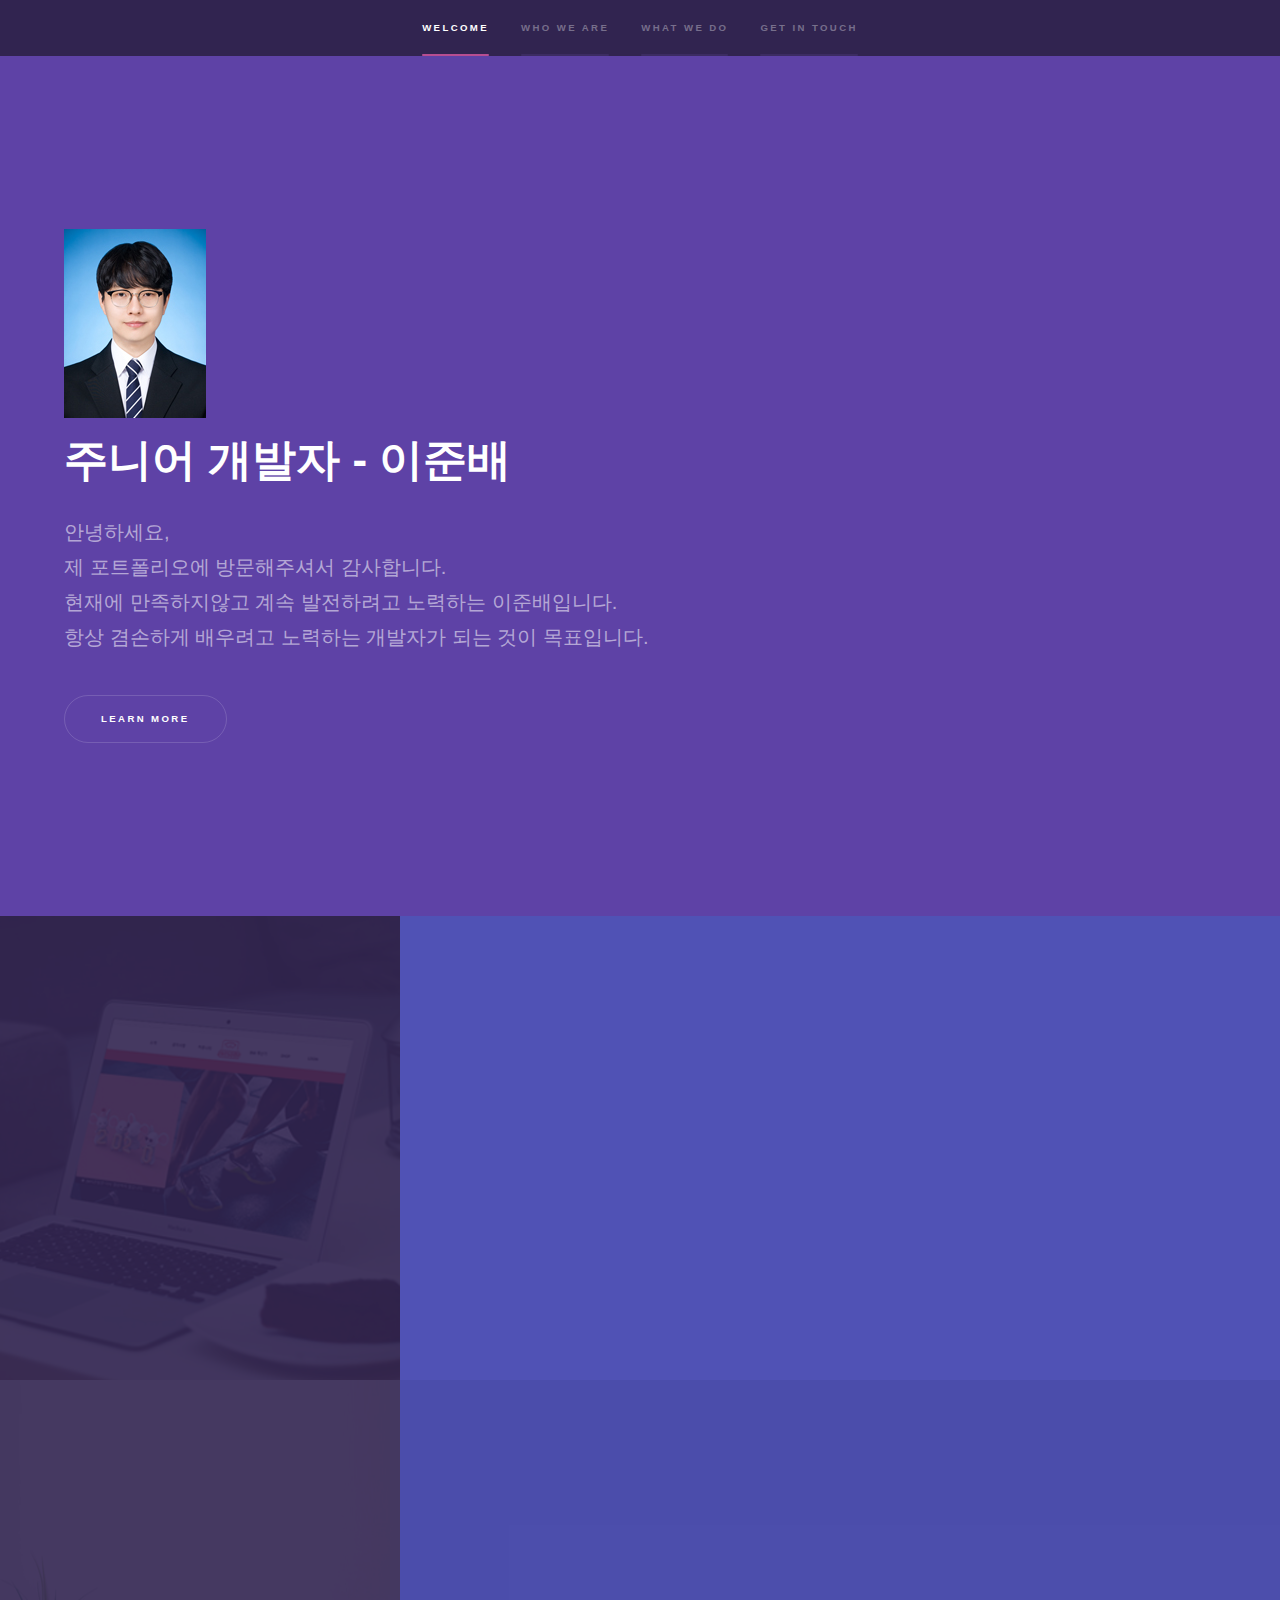
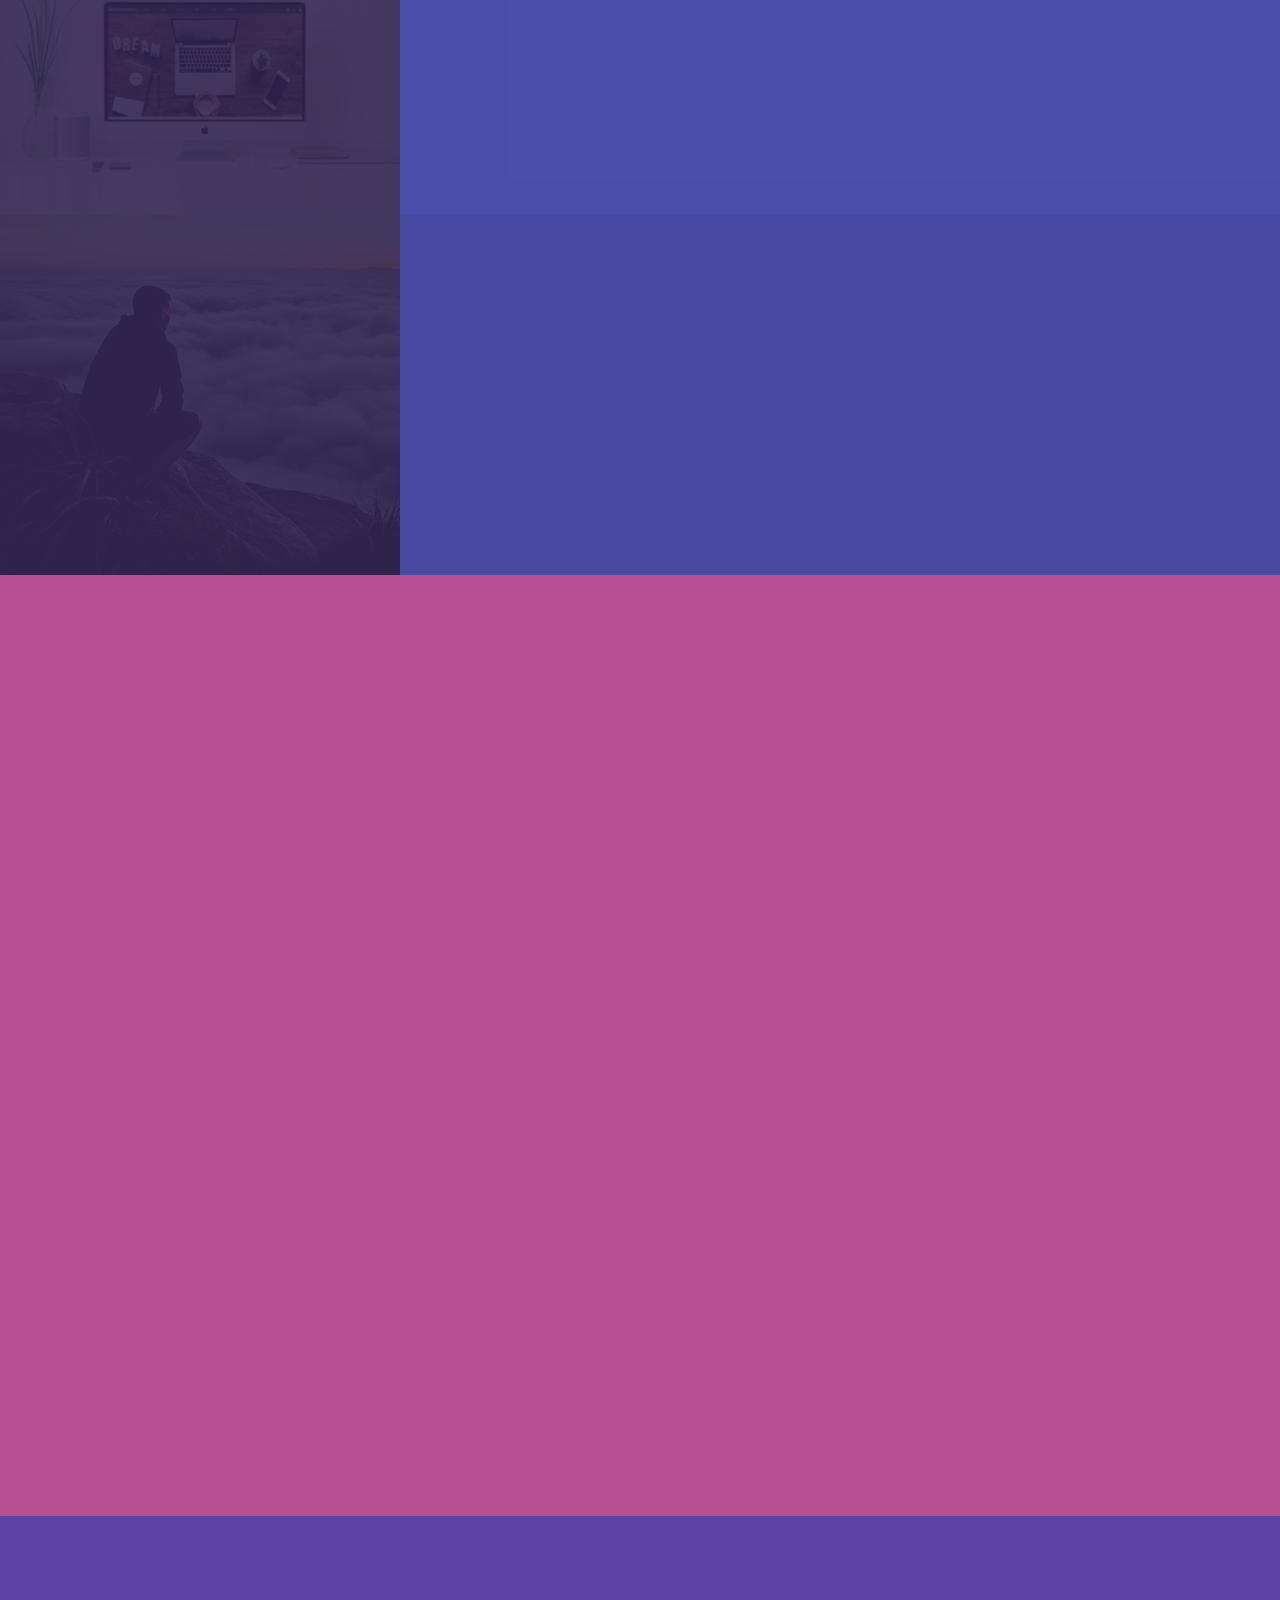
==== index.html @ 9062dfaf "내용수정" ====
<!DOCTYPE HTML>
<!--
	Hyperspace by Pixelarity
	pixelarity.com | hello@pixelarity.com
	License: pixelarity.com/license
-->
<html>
	<head>
		<title>Untitled</title>
		<meta charset="utf-8" />
		<meta name="viewport" content="width=device-width, initial-scale=1, user-scalable=no" />
		<link rel="stylesheet" href="assets/css/main.css" />
		<noscript><link rel="stylesheet" href="assets/css/noscript.css" /></noscript>
	</head>
	<body class="is-preload">

		<!-- Sidebar -->
			<section id="sidebar">
				<div class="inner">
					<nav>
						<ul>
							<li><a href="#intro">Welcome</a></li>
							<li><a href="#one">Who we are</a></li>
							<li><a href="#two">What we do</a></li>
							<li><a href="#three">Get in touch</a></li>
						</ul>
					</nav>
				</div>
			</section>

		<!-- Wrapper -->
			<div id="wrapper">

				<!-- Intro -->
					<section id="intro" class="wrapper style1 fullscreen fade-up">
						<div class="inner">
							<img src="images/profile_jun.jpg"></src>
							<h1>주니어 개발자 - 이준배</h1>
							<p>안녕하세요, <br>
							제 포트폴리오에 방문해주셔서 감사합니다.<br>
							현재에 만족하지않고 계속 발전하려고 노력하는 이준배입니다.<br>
							항상 겸손하게 배우려고 노력하는 개발자가 되는 것이 목표입니다.</p>
							<ul class="actions">
								<li><a href="#one" class="button scrolly">Learn more</a></li>
							</ul>
						</div>
					</section>

				<!-- One -->
					<section id="one" class="wrapper style2 spotlights">
						<section>
							<a href="#" class="image"><img src="images/awesome_438.jpg" alt="" data-position="center center" /></a>
							<div class="content">
								<div class="inner">
									<h2>Awesome Diet</h2>
									<p>사용자는 각종 커뮤니티 게시판, 몸무게 그래프 등 이용할 수 있고 <br> 다이어트 상품도 구매할 수 있습니다. <br> 관리자는 별도의 관리자메뉴를 사용할 수 있는  <br> 쇼핑몰 웹 페이지를 구축을 목표로 합니다.</p>
									<p>2019/11/04 - 2019/12/26 <br>
										팀 구성원 5명 </p>
									<ul class="actions">
										<li><a href="generic.html" class="button">Learn more</a></li>
									</ul>
								</div>
							</div>
						</section>
						<section>
							<a href="#" class="image"><img src="images/khgroupware_438.jpg" alt="" data-position="top center" /></a>
							<div class="content">
								<div class="inner">
									<h2>KH GroupWare</h2>
									<p>KH 정보교육원 내에서 반별로 실제 활용할 수 있는 웹 사이트를 개발하고자 합니다. <br> 
										게시판, 첨부 파일 업로드, 채팅, 스터디 그룹 모집, 휴가 신청 등 <br> 
										다양한 서비스를 제공을 목표로 합니다.</p>
										<p>2019/09/27 - 2019/10/30 <br>
											팀 구성원 4명 </p>
									<ul class="actions">
										<li><a href="generic.html" class="button">Learn more</a></li>
									</ul>
								</div>
							</div>
						</section>
						<section>
							<a href="#" class="image"><img src="images/pic03.jpg" alt="" data-position="25% 25%" /></a>
							<div class="content">
								<div class="inner">
									<h2>About Me</h2>
									<p>Phasellus convallis elit id ullamcorper pulvinar. Duis aliquam turpis mauris, eu ultricies erat malesuada quis. Aliquam dapibus.</p>
									<ul class="actions">
										<li><a href="generic.html" class="button">Learn more</a></li>
									</ul>
								</div>
							</div>
						</section>
					</section>

				<!-- Two -->
					<section id="two" class="wrapper style3 fade-up">
						<div class="inner">
							<h2>What we do</h2>
							<p>Phasellus convallis elit id ullamcorper pulvinar. Duis aliquam turpis mauris, eu ultricies erat malesuada quis. Aliquam dapibus, lacus eget hendrerit bibendum, urna est aliquam sem, sit amet imperdiet est velit quis lorem.</p>
							<div class="features">
								<section>
									<span class="icon solid major fa-code"></span>
									<h3>Lorem ipsum amet</h3>
									<p>Phasellus convallis elit id ullam corper amet et pulvinar. Duis aliquam turpis mauris, sed ultricies erat dapibus.</p>
								</section>
								<section>
									<span class="icon solid major fa-lock"></span>
									<h3>Aliquam sed nullam</h3>
									<p>Phasellus convallis elit id ullam corper amet et pulvinar. Duis aliquam turpis mauris, sed ultricies erat dapibus.</p>
								</section>
								<section>
									<span class="icon solid major fa-cog"></span>
									<h3>Sed erat ullam corper</h3>
									<p>Phasellus convallis elit id ullam corper amet et pulvinar. Duis aliquam turpis mauris, sed ultricies erat dapibus.</p>
								</section>
								<section>
									<span class="icon solid major fa-desktop"></span>
									<h3>Veroeros quis lorem</h3>
									<p>Phasellus convallis elit id ullam corper amet et pulvinar. Duis aliquam turpis mauris, sed ultricies erat dapibus.</p>
								</section>
								<section>
									<span class="icon solid major fa-link"></span>
									<h3>Urna quis bibendum</h3>
									<p>Phasellus convallis elit id ullam corper amet et pulvinar. Duis aliquam turpis mauris, sed ultricies erat dapibus.</p>
								</section>
								<section>
									<span class="icon major fa-gem"></span>
									<h3>Aliquam urna dapibus</h3>
									<p>Phasellus convallis elit id ullam corper amet et pulvinar. Duis aliquam turpis mauris, sed ultricies erat dapibus.</p>
								</section>
							</div>
							<ul class="actions">
								<li><a href="generic.html" class="button">Learn more</a></li>
							</ul>
						</div>
					</section>

				<!-- Three -->
					<section id="three" class="wrapper style1 fade-up">
						<div class="inner">
							<h2>Get in touch</h2>
							<p>Phasellus convallis elit id ullamcorper pulvinar. Duis aliquam turpis mauris, eu ultricies erat malesuada quis. Aliquam dapibus, lacus eget hendrerit bibendum, urna est aliquam sem, sit amet imperdiet est velit quis lorem.</p>
							<div class="split style1">
								<section>
									<form method="post" action="#">
										<div class="fields">
											<div class="field half">
												<label for="name">Name</label>
												<input type="text" name="name" id="name" />
											</div>
											<div class="field half">
												<label for="email">Email</label>
												<input type="text" name="email" id="email" />
											</div>
											<div class="field">
												<label for="message">Message</label>
												<textarea name="message" id="message" rows="5"></textarea>
											</div>
										</div>
										<ul class="actions">
											<li><a href="" class="button submit">Send Message</a></li>
										</ul>
									</form>
								</section>
								<section>
									<ul class="contact">
										<li>
											<h3>Address</h3>
											<span>12345 Somewhere Road #654<br />
											Nashville, TN 00000-0000<br />
											USA</span>
										</li>
										<li>
											<h3>Email</h3>
											<a href="#">user@untitled.tld</a>
										</li>
										<li>
											<h3>Phone</h3>
											<span>(000) 000-0000</span>
										</li>
										<li>
											<h3>Social</h3>
											<ul class="icons">
												<li><a href="#" class="icon brands fa-twitter"><span class="label">Twitter</span></a></li>
												<li><a href="#" class="icon brands fa-facebook-f"><span class="label">Facebook</span></a></li>
												<li><a href="#" class="icon brands fa-github"><span class="label">GitHub</span></a></li>
												<li><a href="#" class="icon brands fa-instagram"><span class="label">Instagram</span></a></li>
												<li><a href="#" class="icon brands fa-linkedin-in"><span class="label">LinkedIn</span></a></li>
											</ul>
										</li>
									</ul>
								</section>
							</div>
						</div>
					</section>

			</div>

		<!-- Footer -->
			<footer id="footer" class="wrapper style1-alt">
				<div class="inner">
					<ul class="menu">
						<li>&copy; Untitled. All rights reserved.</li>
					</ul>
				</div>
			</footer>

		<!-- Scripts -->
			<script src="assets/js/jquery.min.js"></script>
			<script src="assets/js/jquery.scrollex.min.js"></script>
			<script src="assets/js/jquery.scrolly.min.js"></script>
			<script src="assets/js/browser.min.js"></script>
			<script src="assets/js/breakpoints.min.js"></script>
			<script src="assets/js/util.js"></script>
			<script src="assets/js/main.js"></script>

	</body>
</html>
---- assets/css/main.css ----
@import url(https://cdnjs.cloudflare.com/ajax/libs/font-awesome/5.8.2/css/all.min.css);

/*
	Hyperspace by Pixelarity
	pixelarity.com | hello@pixelarity.com
	License: pixelarity.com/license
*/

html, body, div, span, applet, object,
iframe, h1, h2, h3, h4, h5, h6, p, blockquote,
pre, a, abbr, acronym, address, big, cite,
code, del, dfn, em, img, ins, kbd, q, s, samp,
small, strike, strong, sub, sup, tt, var, b,
u, i, center, dl, dt, dd, ol, ul, li, fieldset,
form, label, legend, table, caption, tbody,
tfoot, thead, tr, th, td, article, aside,
canvas, details, embed, figure, figcaption,
footer, header, hgroup, menu, nav, output, ruby,
section, summary, time, mark, audio, video {
	margin: 0;
	padding: 0;
	border: 0;
	font-size: 100%;
	font: inherit;
	vertical-align: baseline;}

article, aside, details, figcaption, figure,
footer, header, hgroup, menu, nav, section {
	display: block;}

body {
	line-height: 1;
}

ol, ul {
	list-style: none;
}

blockquote, q {
	quotes: none;
}

	blockquote:before, blockquote:after, q:before, q:after {
		content: '';
		content: none;
	}

table {
	border-collapse: collapse;
	border-spacing: 0;
}

body {
	-webkit-text-size-adjust: none;
}

mark {
	background-color: transparent;
	color: inherit;
}

input::-moz-focus-inner {
	border: 0;
	padding: 0;
}

input, select, textarea {
	-moz-appearance: none;
	-webkit-appearance: none;
	-ms-appearance: none;
	appearance: none;
}

/* Basic */

	@-ms-viewport {
		width: device-width;
	}

	body {
		-ms-overflow-style: scrollbar;
	}

	@media screen and (max-width: 480px) {

		html, body {
			min-width: 320px;
		}

	}

	html {
		box-sizing: border-box;
	}

	*, *:before, *:after {
		box-sizing: inherit;
	}

	body {
		background: #312450;
	}

		body.is-preload *, body.is-preload *:before, body.is-preload *:after {
			-moz-animation: none !important;
			-webkit-animation: none !important;
			-ms-animation: none !important;
			animation: none !important;
			-moz-transition: none !important;
			-webkit-transition: none !important;
			-ms-transition: none !important;
			transition: none !important;
		}

/* Type */

	body, input, select, textarea {
		color: rgba(255, 255, 255, 0.55);
		font-family: Arial, Helvetica, sans-serif;
		font-size: 16.5pt;
		font-weight: normal;
		line-height: 1.75;
	}

		@media screen and (max-width: 1680px) {

			body, input, select, textarea {
				font-size: 13pt;
			}

		}

		@media screen and (max-width: 1280px) {

			body, input, select, textarea {
				font-size: 12pt;
			}

		}

		@media screen and (max-width: 360px) {

			body, input, select, textarea {
				font-size: 11pt;
			}

		}

	a {
		-moz-transition: color 0.2s ease, border-bottom-color 0.2s ease;
		-webkit-transition: color 0.2s ease, border-bottom-color 0.2s ease;
		-ms-transition: color 0.2s ease, border-bottom-color 0.2s ease;
		transition: color 0.2s ease, border-bottom-color 0.2s ease;
		border-bottom: dotted 1px rgba(255, 255, 255, 0.35);
		color: inherit;
		text-decoration: none;
	}

		a:hover {
			border-bottom-color: transparent;
			color: #ffffff;
		}

	strong, b {
		color: #ffffff;
		font-weight: bold;
	}

	em, i {
		font-style: italic;
	}

	p {
		margin: 0 0 2em 0;
	}

	h1, h2, h3, h4, h5, h6 {
		color: #ffffff;
		font-weight: bold;
		line-height: 1.5;
		margin: 0 0 0.5em 0;
	}

		h1 a, h2 a, h3 a, h4 a, h5 a, h6 a {
			color: inherit;
			text-decoration: none;
		}

	h1 {
		font-size: 2.75em;
	}

		h1.major {
			margin: 0 0 1.3em 0;
			position: relative;
			padding-bottom: 0.35em;
		}

			h1.major:after {
				background-image: -moz-linear-gradient(to right, #5e42a6, #b74e91);
				background-image: -webkit-linear-gradient(to right, #5e42a6, #b74e91);
				background-image: -ms-linear-gradient(to right, #5e42a6, #b74e91);
				background-image: linear-gradient(to right, #5e42a6, #b74e91);
				-moz-transition: max-width 0.2s ease;
				-webkit-transition: max-width 0.2s ease;
				-ms-transition: max-width 0.2s ease;
				transition: max-width 0.2s ease;
				border-radius: 0.2em;
				bottom: 0;
				content: '';
				height: 0.05em;
				position: absolute;
				right: 0;
				width: 100%;
			}

	h2 {
		font-size: 1.75em;
	}

	h3 {
		font-size: 1.1em;
	}

	h4 {
		font-size: 1em;
	}

	h5 {
		font-size: 0.8em;
	}

	h6 {
		font-size: 0.6em;
	}

	@media screen and (max-width: 736px) {

		h1 {
			font-size: 2em;
		}

		h2 {
			font-size: 1.25em;
		}

		h3 {
			font-size: 1em;
		}

		h4 {
			font-size: 0.8em;
		}

		h5 {
			font-size: 0.6em;
		}

		h6 {
			font-size: 0.6em;
		}

	}

	sub {
		font-size: 0.8em;
		position: relative;
		top: 0.5em;
	}

	sup {
		font-size: 0.8em;
		position: relative;
		top: -0.5em;
	}

	blockquote {
		border-left: solid 4px rgba(255, 255, 255, 0.15);
		font-style: italic;
		margin: 0 0 2em 0;
		padding: 0.5em 0 0.5em 2em;
	}

	code {
		background: rgba(255, 255, 255, 0.05);
		border-radius: 0.25em;
		border: solid 1px rgba(255, 255, 255, 0.15);
		font-family: "Courier New", monospace;
		font-size: 0.9em;
		margin: 0 0.25em;
		padding: 0.25em 0.65em;
	}

	pre {
		-webkit-overflow-scrolling: touch;
		font-family: "Courier New", monospace;
		font-size: 0.9em;
		margin: 0 0 2em 0;
	}

		pre code {
			display: block;
			line-height: 1.75em;
			padding: 1em 1.5em;
			overflow-x: auto;
		}

	hr {
		border: 0;
		border-bottom: solid 1px rgba(255, 255, 255, 0.15);
		margin: 2em 0;
	}

		hr.major {
			margin: 3em 0;
		}

	.align-left {
		text-align: left;
	}

	.align-center {
		text-align: center;
	}

	.align-right {
		text-align: right;
	}

/* Row */

	.row {
		display: flex;
		flex-wrap: wrap;
		box-sizing: border-box;
		align-items: stretch;
	}

		.row > * {
			box-sizing: border-box;
		}

		.row.gtr-uniform > * > :last-child {
			margin-bottom: 0;
		}

		.row.aln-left {
			justify-content: flex-start;
		}

		.row.aln-center {
			justify-content: center;
		}

		.row.aln-right {
			justify-content: flex-end;
		}

		.row.aln-top {
			align-items: flex-start;
		}

		.row.aln-middle {
			align-items: center;
		}

		.row.aln-bottom {
			align-items: flex-end;
		}

		.row > .imp {
			order: -1;
		}

		.row > .col-1 {
			width: 8.33333%;
		}

		.row > .off-1 {
			margin-left: 8.33333%;
		}

		.row > .col-2 {
			width: 16.66667%;
		}

		.row > .off-2 {
			margin-left: 16.66667%;
		}

		.row > .col-3 {
			width: 25%;
		}

		.row > .off-3 {
			margin-left: 25%;
		}

		.row > .col-4 {
			width: 33.33333%;
		}

		.row > .off-4 {
			margin-left: 33.33333%;
		}

		.row > .col-5 {
			width: 41.66667%;
		}

		.row > .off-5 {
			margin-left: 41.66667%;
		}

		.row > .col-6 {
			width: 50%;
		}

		.row > .off-6 {
			margin-left: 50%;
		}

		.row > .col-7 {
			width: 58.33333%;
		}

		.row > .off-7 {
			margin-left: 58.33333%;
		}

		.row > .col-8 {
			width: 66.66667%;
		}

		.row > .off-8 {
			margin-left: 66.66667%;
		}

		.row > .col-9 {
			width: 75%;
		}

		.row > .off-9 {
			margin-left: 75%;
		}

		.row > .col-10 {
			width: 83.33333%;
		}

		.row > .off-10 {
			margin-left: 83.33333%;
		}

		.row > .col-11 {
			width: 91.66667%;
		}

		.row > .off-11 {
			margin-left: 91.66667%;
		}

		.row > .col-12 {
			width: 100%;
		}

		.row > .off-12 {
			margin-left: 100%;
		}

		.row.gtr-0 {
			margin-top: 0;
			margin-left: 0em;
		}

			.row.gtr-0 > * {
				padding: 0 0 0 0em;
			}

			.row.gtr-0.gtr-uniform {
				margin-top: 0em;
			}

				.row.gtr-0.gtr-uniform > * {
					padding-top: 0em;
				}

		.row.gtr-25 {
			margin-top: 0;
			margin-left: -0.375em;
		}

			.row.gtr-25 > * {
				padding: 0 0 0 0.375em;
			}

			.row.gtr-25.gtr-uniform {
				margin-top: -0.375em;
			}

				.row.gtr-25.gtr-uniform > * {
					padding-top: 0.375em;
				}

		.row.gtr-50 {
			margin-top: 0;
			margin-left: -0.75em;
		}

			.row.gtr-50 > * {
				padding: 0 0 0 0.75em;
			}

			.row.gtr-50.gtr-uniform {
				margin-top: -0.75em;
			}

				.row.gtr-50.gtr-uniform > * {
					padding-top: 0.75em;
				}

		.row {
			margin-top: 0;
			margin-left: -1.5em;
		}

			.row > * {
				padding: 0 0 0 1.5em;
			}

			.row.gtr-uniform {
				margin-top: -1.5em;
			}

				.row.gtr-uniform > * {
					padding-top: 1.5em;
				}

		.row.gtr-150 {
			margin-top: 0;
			margin-left: -2.25em;
		}

			.row.gtr-150 > * {
				padding: 0 0 0 2.25em;
			}

			.row.gtr-150.gtr-uniform {
				margin-top: -2.25em;
			}

				.row.gtr-150.gtr-uniform > * {
					padding-top: 2.25em;
				}

		.row.gtr-200 {
			margin-top: 0;
			margin-left: -3em;
		}

			.row.gtr-200 > * {
				padding: 0 0 0 3em;
			}

			.row.gtr-200.gtr-uniform {
				margin-top: -3em;
			}

				.row.gtr-200.gtr-uniform > * {
					padding-top: 3em;
				}

		@media screen and (max-width: 1680px) {

			.row {
				display: flex;
				flex-wrap: wrap;
				box-sizing: border-box;
				align-items: stretch;
			}

				.row > * {
					box-sizing: border-box;
				}

				.row.gtr-uniform > * > :last-child {
					margin-bottom: 0;
				}

				.row.aln-left {
					justify-content: flex-start;
				}

				.row.aln-center {
					justify-content: center;
				}

				.row.aln-right {
					justify-content: flex-end;
				}

				.row.aln-top {
					align-items: flex-start;
				}

				.row.aln-middle {
					align-items: center;
				}

				.row.aln-bottom {
					align-items: flex-end;
				}

				.row > .imp-xlarge {
					order: -1;
				}

				.row > .col-1-xlarge {
					width: 8.33333%;
				}

				.row > .off-1-xlarge {
					margin-left: 8.33333%;
				}

				.row > .col-2-xlarge {
					width: 16.66667%;
				}

				.row > .off-2-xlarge {
					margin-left: 16.66667%;
				}

				.row > .col-3-xlarge {
					width: 25%;
				}

				.row > .off-3-xlarge {
					margin-left: 25%;
				}

				.row > .col-4-xlarge {
					width: 33.33333%;
				}

				.row > .off-4-xlarge {
					margin-left: 33.33333%;
				}

				.row > .col-5-xlarge {
					width: 41.66667%;
				}

				.row > .off-5-xlarge {
					margin-left: 41.66667%;
				}

				.row > .col-6-xlarge {
					width: 50%;
				}

				.row > .off-6-xlarge {
					margin-left: 50%;
				}

				.row > .col-7-xlarge {
					width: 58.33333%;
				}

				.row > .off-7-xlarge {
					margin-left: 58.33333%;
				}

				.row > .col-8-xlarge {
					width: 66.66667%;
				}

				.row > .off-8-xlarge {
					margin-left: 66.66667%;
				}

				.row > .col-9-xlarge {
					width: 75%;
				}

				.row > .off-9-xlarge {
					margin-left: 75%;
				}

				.row > .col-10-xlarge {
					width: 83.33333%;
				}

				.row > .off-10-xlarge {
					margin-left: 83.33333%;
				}

				.row > .col-11-xlarge {
					width: 91.66667%;
				}

				.row > .off-11-xlarge {
					margin-left: 91.66667%;
				}

				.row > .col-12-xlarge {
					width: 100%;
				}

				.row > .off-12-xlarge {
					margin-left: 100%;
				}

				.row.gtr-0 {
					margin-top: 0;
					margin-left: 0em;
				}

					.row.gtr-0 > * {
						padding: 0 0 0 0em;
					}

					.row.gtr-0.gtr-uniform {
						margin-top: 0em;
					}

						.row.gtr-0.gtr-uniform > * {
							padding-top: 0em;
						}

				.row.gtr-25 {
					margin-top: 0;
					margin-left: -0.375em;
				}

					.row.gtr-25 > * {
						padding: 0 0 0 0.375em;
					}

					.row.gtr-25.gtr-uniform {
						margin-top: -0.375em;
					}

						.row.gtr-25.gtr-uniform > * {
							padding-top: 0.375em;
						}

				.row.gtr-50 {
					margin-top: 0;
					margin-left: -0.75em;
				}

					.row.gtr-50 > * {
						padding: 0 0 0 0.75em;
					}

					.row.gtr-50.gtr-uniform {
						margin-top: -0.75em;
					}

						.row.gtr-50.gtr-uniform > * {
							padding-top: 0.75em;
						}

				.row {
					margin-top: 0;
					margin-left: -1.5em;
				}

					.row > * {
						padding: 0 0 0 1.5em;
					}

					.row.gtr-uniform {
						margin-top: -1.5em;
					}

						.row.gtr-uniform > * {
							padding-top: 1.5em;
						}

				.row.gtr-150 {
					margin-top: 0;
					margin-left: -2.25em;
				}

					.row.gtr-150 > * {
						padding: 0 0 0 2.25em;
					}

					.row.gtr-150.gtr-uniform {
						margin-top: -2.25em;
					}

						.row.gtr-150.gtr-uniform > * {
							padding-top: 2.25em;
						}

				.row.gtr-200 {
					margin-top: 0;
					margin-left: -3em;
				}

					.row.gtr-200 > * {
						padding: 0 0 0 3em;
					}

					.row.gtr-200.gtr-uniform {
						margin-top: -3em;
					}

						.row.gtr-200.gtr-uniform > * {
							padding-top: 3em;
						}

		}

		@media screen and (max-width: 1280px) {

			.row {
				display: flex;
				flex-wrap: wrap;
				box-sizing: border-box;
				align-items: stretch;
			}

				.row > * {
					box-sizing: border-box;
				}

				.row.gtr-uniform > * > :last-child {
					margin-bottom: 0;
				}

				.row.aln-left {
					justify-content: flex-start;
				}

				.row.aln-center {
					justify-content: center;
				}

				.row.aln-right {
					justify-content: flex-end;
				}

				.row.aln-top {
					align-items: flex-start;
				}

				.row.aln-middle {
					align-items: center;
				}

				.row.aln-bottom {
					align-items: flex-end;
				}

				.row > .imp-large {
					order: -1;
				}

				.row > .col-1-large {
					width: 8.33333%;
				}

				.row > .off-1-large {
					margin-left: 8.33333%;
				}

				.row > .col-2-large {
					width: 16.66667%;
				}

				.row > .off-2-large {
					margin-left: 16.66667%;
				}

				.row > .col-3-large {
					width: 25%;
				}

				.row > .off-3-large {
					margin-left: 25%;
				}

				.row > .col-4-large {
					width: 33.33333%;
				}

				.row > .off-4-large {
					margin-left: 33.33333%;
				}

				.row > .col-5-large {
					width: 41.66667%;
				}

				.row > .off-5-large {
					margin-left: 41.66667%;
				}

				.row > .col-6-large {
					width: 50%;
				}

				.row > .off-6-large {
					margin-left: 50%;
				}

				.row > .col-7-large {
					width: 58.33333%;
				}

				.row > .off-7-large {
					margin-left: 58.33333%;
				}

				.row > .col-8-large {
					width: 66.66667%;
				}

				.row > .off-8-large {
					margin-left: 66.66667%;
				}

				.row > .col-9-large {
					width: 75%;
				}

				.row > .off-9-large {
					margin-left: 75%;
				}

				.row > .col-10-large {
					width: 83.33333%;
				}

				.row > .off-10-large {
					margin-left: 83.33333%;
				}

				.row > .col-11-large {
					width: 91.66667%;
				}

				.row > .off-11-large {
					margin-left: 91.66667%;
				}

				.row > .col-12-large {
					width: 100%;
				}

				.row > .off-12-large {
					margin-left: 100%;
				}

				.row.gtr-0 {
					margin-top: 0;
					margin-left: 0em;
				}

					.row.gtr-0 > * {
						padding: 0 0 0 0em;
					}

					.row.gtr-0.gtr-uniform {
						margin-top: 0em;
					}

						.row.gtr-0.gtr-uniform > * {
							padding-top: 0em;
						}

				.row.gtr-25 {
					margin-top: 0;
					margin-left: -0.375em;
				}

					.row.gtr-25 > * {
						padding: 0 0 0 0.375em;
					}

					.row.gtr-25.gtr-uniform {
						margin-top: -0.375em;
					}

						.row.gtr-25.gtr-uniform > * {
							padding-top: 0.375em;
						}

				.row.gtr-50 {
					margin-top: 0;
					margin-left: -0.75em;
				}

					.row.gtr-50 > * {
						padding: 0 0 0 0.75em;
					}

					.row.gtr-50.gtr-uniform {
						margin-top: -0.75em;
					}

						.row.gtr-50.gtr-uniform > * {
							padding-top: 0.75em;
						}

				.row {
					margin-top: 0;
					margin-left: -1.5em;
				}

					.row > * {
						padding: 0 0 0 1.5em;
					}

					.row.gtr-uniform {
						margin-top: -1.5em;
					}

						.row.gtr-uniform > * {
							padding-top: 1.5em;
						}

				.row.gtr-150 {
					margin-top: 0;
					margin-left: -2.25em;
				}

					.row.gtr-150 > * {
						padding: 0 0 0 2.25em;
					}

					.row.gtr-150.gtr-uniform {
						margin-top: -2.25em;
					}

						.row.gtr-150.gtr-uniform > * {
							padding-top: 2.25em;
						}

				.row.gtr-200 {
					margin-top: 0;
					margin-left: -3em;
				}

					.row.gtr-200 > * {
						padding: 0 0 0 3em;
					}

					.row.gtr-200.gtr-uniform {
						margin-top: -3em;
					}

						.row.gtr-200.gtr-uniform > * {
							padding-top: 3em;
						}

		}

		@media screen and (max-width: 980px) {

			.row {
				display: flex;
				flex-wrap: wrap;
				box-sizing: border-box;
				align-items: stretch;
			}

				.row > * {
					box-sizing: border-box;
				}

				.row.gtr-uniform > * > :last-child {
					margin-bottom: 0;
				}

				.row.aln-left {
					justify-content: flex-start;
				}

				.row.aln-center {
					justify-content: center;
				}

				.row.aln-right {
					justify-content: flex-end;
				}

				.row.aln-top {
					align-items: flex-start;
				}

				.row.aln-middle {
					align-items: center;
				}

				.row.aln-bottom {
					align-items: flex-end;
				}

				.row > .imp-medium {
					order: -1;
				}

				.row > .col-1-medium {
					width: 8.33333%;
				}

				.row > .off-1-medium {
					margin-left: 8.33333%;
				}

				.row > .col-2-medium {
					width: 16.66667%;
				}

				.row > .off-2-medium {
					margin-left: 16.66667%;
				}

				.row > .col-3-medium {
					width: 25%;
				}

				.row > .off-3-medium {
					margin-left: 25%;
				}

				.row > .col-4-medium {
					width: 33.33333%;
				}

				.row > .off-4-medium {
					margin-left: 33.33333%;
				}

				.row > .col-5-medium {
					width: 41.66667%;
				}

				.row > .off-5-medium {
					margin-left: 41.66667%;
				}

				.row > .col-6-medium {
					width: 50%;
				}

				.row > .off-6-medium {
					margin-left: 50%;
				}

				.row > .col-7-medium {
					width: 58.33333%;
				}

				.row > .off-7-medium {
					margin-left: 58.33333%;
				}

				.row > .col-8-medium {
					width: 66.66667%;
				}

				.row > .off-8-medium {
					margin-left: 66.66667%;
				}

				.row > .col-9-medium {
					width: 75%;
				}

				.row > .off-9-medium {
					margin-left: 75%;
				}

				.row > .col-10-medium {
					width: 83.33333%;
				}

				.row > .off-10-medium {
					margin-left: 83.33333%;
				}

				.row > .col-11-medium {
					width: 91.66667%;
				}

				.row > .off-11-medium {
					margin-left: 91.66667%;
				}

				.row > .col-12-medium {
					width: 100%;
				}

				.row > .off-12-medium {
					margin-left: 100%;
				}

				.row.gtr-0 {
					margin-top: 0;
					margin-left: 0em;
				}

					.row.gtr-0 > * {
						padding: 0 0 0 0em;
					}

					.row.gtr-0.gtr-uniform {
						margin-top: 0em;
					}

						.row.gtr-0.gtr-uniform > * {
							padding-top: 0em;
						}

				.row.gtr-25 {
					margin-top: 0;
					margin-left: -0.375em;
				}

					.row.gtr-25 > * {
						padding: 0 0 0 0.375em;
					}

					.row.gtr-25.gtr-uniform {
						margin-top: -0.375em;
					}

						.row.gtr-25.gtr-uniform > * {
							padding-top: 0.375em;
						}

				.row.gtr-50 {
					margin-top: 0;
					margin-left: -0.75em;
				}

					.row.gtr-50 > * {
						padding: 0 0 0 0.75em;
					}

					.row.gtr-50.gtr-uniform {
						margin-top: -0.75em;
					}

						.row.gtr-50.gtr-uniform > * {
							padding-top: 0.75em;
						}

				.row {
					margin-top: 0;
					margin-left: -1.5em;
				}

					.row > * {
						padding: 0 0 0 1.5em;
					}

					.row.gtr-uniform {
						margin-top: -1.5em;
					}

						.row.gtr-uniform > * {
							padding-top: 1.5em;
						}

				.row.gtr-150 {
					margin-top: 0;
					margin-left: -2.25em;
				}

					.row.gtr-150 > * {
						padding: 0 0 0 2.25em;
					}

					.row.gtr-150.gtr-uniform {
						margin-top: -2.25em;
					}

						.row.gtr-150.gtr-uniform > * {
							padding-top: 2.25em;
						}

				.row.gtr-200 {
					margin-top: 0;
					margin-left: -3em;
				}

					.row.gtr-200 > * {
						padding: 0 0 0 3em;
					}

					.row.gtr-200.gtr-uniform {
						margin-top: -3em;
					}

						.row.gtr-200.gtr-uniform > * {
							padding-top: 3em;
						}

		}

		@media screen and (max-width: 736px) {

			.row {
				display: flex;
				flex-wrap: wrap;
				box-sizing: border-box;
				align-items: stretch;
			}

				.row > * {
					box-sizing: border-box;
				}

				.row.gtr-uniform > * > :last-child {
					margin-bottom: 0;
				}

				.row.aln-left {
					justify-content: flex-start;
				}

				.row.aln-center {
					justify-content: center;
				}

				.row.aln-right {
					justify-content: flex-end;
				}

				.row.aln-top {
					align-items: flex-start;
				}

				.row.aln-middle {
					align-items: center;
				}

				.row.aln-bottom {
					align-items: flex-end;
				}

				.row > .imp-small {
					order: -1;
				}

				.row > .col-1-small {
					width: 8.33333%;
				}

				.row > .off-1-small {
					margin-left: 8.33333%;
				}

				.row > .col-2-small {
					width: 16.66667%;
				}

				.row > .off-2-small {
					margin-left: 16.66667%;
				}

				.row > .col-3-small {
					width: 25%;
				}

				.row > .off-3-small {
					margin-left: 25%;
				}

				.row > .col-4-small {
					width: 33.33333%;
				}

				.row > .off-4-small {
					margin-left: 33.33333%;
				}

				.row > .col-5-small {
					width: 41.66667%;
				}

				.row > .off-5-small {
					margin-left: 41.66667%;
				}

				.row > .col-6-small {
					width: 50%;
				}

				.row > .off-6-small {
					margin-left: 50%;
				}

				.row > .col-7-small {
					width: 58.33333%;
				}

				.row > .off-7-small {
					margin-left: 58.33333%;
				}

				.row > .col-8-small {
					width: 66.66667%;
				}

				.row > .off-8-small {
					margin-left: 66.66667%;
				}

				.row > .col-9-small {
					width: 75%;
				}

				.row > .off-9-small {
					margin-left: 75%;
				}

				.row > .col-10-small {
					width: 83.33333%;
				}

				.row > .off-10-small {
					margin-left: 83.33333%;
				}

				.row > .col-11-small {
					width: 91.66667%;
				}

				.row > .off-11-small {
					margin-left: 91.66667%;
				}

				.row > .col-12-small {
					width: 100%;
				}

				.row > .off-12-small {
					margin-left: 100%;
				}

				.row.gtr-0 {
					margin-top: 0;
					margin-left: 0em;
				}

					.row.gtr-0 > * {
						padding: 0 0 0 0em;
					}

					.row.gtr-0.gtr-uniform {
						margin-top: 0em;
					}

						.row.gtr-0.gtr-uniform > * {
							padding-top: 0em;
						}

				.row.gtr-25 {
					margin-top: 0;
					margin-left: -0.375em;
				}

					.row.gtr-25 > * {
						padding: 0 0 0 0.375em;
					}

					.row.gtr-25.gtr-uniform {
						margin-top: -0.375em;
					}

						.row.gtr-25.gtr-uniform > * {
							padding-top: 0.375em;
						}

				.row.gtr-50 {
					margin-top: 0;
					margin-left: -0.75em;
				}

					.row.gtr-50 > * {
						padding: 0 0 0 0.75em;
					}

					.row.gtr-50.gtr-uniform {
						margin-top: -0.75em;
					}

						.row.gtr-50.gtr-uniform > * {
							padding-top: 0.75em;
						}

				.row {
					margin-top: 0;
					margin-left: -1.5em;
				}

					.row > * {
						padding: 0 0 0 1.5em;
					}

					.row.gtr-uniform {
						margin-top: -1.5em;
					}

						.row.gtr-uniform > * {
							padding-top: 1.5em;
						}

				.row.gtr-150 {
					margin-top: 0;
					margin-left: -2.25em;
				}

					.row.gtr-150 > * {
						padding: 0 0 0 2.25em;
					}

					.row.gtr-150.gtr-uniform {
						margin-top: -2.25em;
					}

						.row.gtr-150.gtr-uniform > * {
							padding-top: 2.25em;
						}

				.row.gtr-200 {
					margin-top: 0;
					margin-left: -3em;
				}

					.row.gtr-200 > * {
						padding: 0 0 0 3em;
					}

					.row.gtr-200.gtr-uniform {
						margin-top: -3em;
					}

						.row.gtr-200.gtr-uniform > * {
							padding-top: 3em;
						}

		}

		@media screen and (max-width: 480px) {

			.row {
				display: flex;
				flex-wrap: wrap;
				box-sizing: border-box;
				align-items: stretch;
			}

				.row > * {
					box-sizing: border-box;
				}

				.row.gtr-uniform > * > :last-child {
					margin-bottom: 0;
				}

				.row.aln-left {
					justify-content: flex-start;
				}

				.row.aln-center {
					justify-content: center;
				}

				.row.aln-right {
					justify-content: flex-end;
				}

				.row.aln-top {
					align-items: flex-start;
				}

				.row.aln-middle {
					align-items: center;
				}

				.row.aln-bottom {
					align-items: flex-end;
				}

				.row > .imp-xsmall {
					order: -1;
				}

				.row > .col-1-xsmall {
					width: 8.33333%;
				}

				.row > .off-1-xsmall {
					margin-left: 8.33333%;
				}

				.row > .col-2-xsmall {
					width: 16.66667%;
				}

				.row > .off-2-xsmall {
					margin-left: 16.66667%;
				}

				.row > .col-3-xsmall {
					width: 25%;
				}

				.row > .off-3-xsmall {
					margin-left: 25%;
				}

				.row > .col-4-xsmall {
					width: 33.33333%;
				}

				.row > .off-4-xsmall {
					margin-left: 33.33333%;
				}

				.row > .col-5-xsmall {
					width: 41.66667%;
				}

				.row > .off-5-xsmall {
					margin-left: 41.66667%;
				}

				.row > .col-6-xsmall {
					width: 50%;
				}

				.row > .off-6-xsmall {
					margin-left: 50%;
				}

				.row > .col-7-xsmall {
					width: 58.33333%;
				}

				.row > .off-7-xsmall {
					margin-left: 58.33333%;
				}

				.row > .col-8-xsmall {
					width: 66.66667%;
				}

				.row > .off-8-xsmall {
					margin-left: 66.66667%;
				}

				.row > .col-9-xsmall {
					width: 75%;
				}

				.row > .off-9-xsmall {
					margin-left: 75%;
				}

				.row > .col-10-xsmall {
					width: 83.33333%;
				}

				.row > .off-10-xsmall {
					margin-left: 83.33333%;
				}

				.row > .col-11-xsmall {
					width: 91.66667%;
				}

				.row > .off-11-xsmall {
					margin-left: 91.66667%;
				}

				.row > .col-12-xsmall {
					width: 100%;
				}

				.row > .off-12-xsmall {
					margin-left: 100%;
				}

				.row.gtr-0 {
					margin-top: 0;
					margin-left: 0em;
				}

					.row.gtr-0 > * {
						padding: 0 0 0 0em;
					}

					.row.gtr-0.gtr-uniform {
						margin-top: 0em;
					}

						.row.gtr-0.gtr-uniform > * {
							padding-top: 0em;
						}

				.row.gtr-25 {
					margin-top: 0;
					margin-left: -0.375em;
				}

					.row.gtr-25 > * {
						padding: 0 0 0 0.375em;
					}

					.row.gtr-25.gtr-uniform {
						margin-top: -0.375em;
					}

						.row.gtr-25.gtr-uniform > * {
							padding-top: 0.375em;
						}

				.row.gtr-50 {
					margin-top: 0;
					margin-left: -0.75em;
				}

					.row.gtr-50 > * {
						padding: 0 0 0 0.75em;
					}

					.row.gtr-50.gtr-uniform {
						margin-top: -0.75em;
					}

						.row.gtr-50.gtr-uniform > * {
							padding-top: 0.75em;
						}

				.row {
					margin-top: 0;
					margin-left: -1.5em;
				}

					.row > * {
						padding: 0 0 0 1.5em;
					}

					.row.gtr-uniform {
						margin-top: -1.5em;
					}

						.row.gtr-uniform > * {
							padding-top: 1.5em;
						}

				.row.gtr-150 {
					margin-top: 0;
					margin-left: -2.25em;
				}

					.row.gtr-150 > * {
						padding: 0 0 0 2.25em;
					}

					.row.gtr-150.gtr-uniform {
						margin-top: -2.25em;
					}

						.row.gtr-150.gtr-uniform > * {
							padding-top: 2.25em;
						}

				.row.gtr-200 {
					margin-top: 0;
					margin-left: -3em;
				}

					.row.gtr-200 > * {
						padding: 0 0 0 3em;
					}

					.row.gtr-200.gtr-uniform {
						margin-top: -3em;
					}

						.row.gtr-200.gtr-uniform > * {
							padding-top: 3em;
						}

		}

/* Box */

	.box {
		border-radius: 0.25em;
		border: solid 1px rgba(255, 255, 255, 0.15);
		margin-bottom: 2em;
		padding: 1.5em;
	}

		.box > :last-child,
		.box > :last-child > :last-child,
		.box > :last-child > :last-child > :last-child {
			margin-bottom: 0;
		}

		.box.alt {
			border: 0;
			border-radius: 0;
			padding: 0;
		}

/* Button */

	input[type="submit"],
	input[type="reset"],
	input[type="button"],
	button,
	.button {
		-moz-appearance: none;
		-webkit-appearance: none;
		-ms-appearance: none;
		appearance: none;
		-moz-transition: border-color 0.2s ease;
		-webkit-transition: border-color 0.2s ease;
		-ms-transition: border-color 0.2s ease;
		transition: border-color 0.2s ease;
		background-color: transparent;
		border: solid 1px !important;
		border-color: rgba(255, 255, 255, 0.15) !important;
		border-radius: 3em;
		color: #ffffff !important;
		cursor: pointer;
		display: inline-block;
		font-size: 0.6em;
		font-weight: bold;
		height: calc(4.75em + 2px);
		letter-spacing: 0.25em;
		line-height: 4.75em;
		outline: 0;
		padding: 0 3.75em;
		position: relative;
		text-align: center;
		text-decoration: none;
		text-transform: uppercase;
		white-space: nowrap;
	}

		input[type="submit"]:after,
		input[type="reset"]:after,
		input[type="button"]:after,
		button:after,
		.button:after {
			-moz-transform: scale(0.25);
			-webkit-transform: scale(0.25);
			-ms-transform: scale(0.25);
			transform: scale(0.25);
			pointer-events: none;
			-moz-transition: opacity 0.2s ease, -moz-transform 0.2s ease;
			-webkit-transition: opacity 0.2s ease, -webkit-transform 0.2s ease;
			-ms-transition: opacity 0.2s ease, -ms-transform 0.2s ease;
			transition: opacity 0.2s ease, transform 0.2s ease;
			background: #ffffff;
			border-radius: 3em;
			content: '';
			height: 100%;
			left: 0;
			opacity: 0;
			position: absolute;
			top: 0;
			width: 100%;
		}

		input[type="submit"].icon:before,
		input[type="reset"].icon:before,
		input[type="button"].icon:before,
		button.icon:before,
		.button.icon:before {
			margin-right: 0.75em;
		}

		input[type="submit"].fit,
		input[type="reset"].fit,
		input[type="button"].fit,
		button.fit,
		.button.fit {
			width: 100%;
		}

		input[type="submit"].small,
		input[type="reset"].small,
		input[type="button"].small,
		button.small,
		.button.small {
			font-size: 0.4em;
		}

		input[type="submit"].large,
		input[type="reset"].large,
		input[type="button"].large,
		button.large,
		.button.large {
			font-size: 0.8em;
		}

		input[type="submit"].primary,
		input[type="reset"].primary,
		input[type="button"].primary,
		button.primary,
		.button.primary {
			background-color: #ffffff;
			color: #312450 !important;
		}

			input[type="submit"].primary:after,
			input[type="reset"].primary:after,
			input[type="button"].primary:after,
			button.primary:after,
			.button.primary:after {
				display: none;
			}

		input[type="submit"].disabled, input[type="submit"]:disabled,
		input[type="reset"].disabled,
		input[type="reset"]:disabled,
		input[type="button"].disabled,
		input[type="button"]:disabled,
		button.disabled,
		button:disabled,
		.button.disabled,
		.button:disabled {
			cursor: default;
			opacity: 0.5;
			pointer-events: none;
		}

		input[type="submit"]:hover,
		input[type="reset"]:hover,
		input[type="button"]:hover,
		button:hover,
		.button:hover {
			border-color: rgba(255, 255, 255, 0.55) !important;
		}

			input[type="submit"]:hover:after,
			input[type="reset"]:hover:after,
			input[type="button"]:hover:after,
			button:hover:after,
			.button:hover:after {
				opacity: 0.05;
				-moz-transform: scale(1);
				-webkit-transform: scale(1);
				-ms-transform: scale(1);
				transform: scale(1);
			}

			input[type="submit"]:hover:active,
			input[type="reset"]:hover:active,
			input[type="button"]:hover:active,
			button:hover:active,
			.button:hover:active {
				border-color: #ffffff !important;
			}

				input[type="submit"]:hover:active:after,
				input[type="reset"]:hover:active:after,
				input[type="button"]:hover:active:after,
				button:hover:active:after,
				.button:hover:active:after {
					opacity: 0.1;
				}

/* Features */

	.features {
		display: -moz-flex;
		display: -webkit-flex;
		display: -ms-flex;
		display: flex;
		-moz-flex-wrap: wrap;
		-webkit-flex-wrap: wrap;
		-ms-flex-wrap: wrap;
		flex-wrap: wrap;
		border-radius: 0.25em;
		border: solid 1px rgba(255, 255, 255, 0.15);
		background: rgba(255, 255, 255, 0.05);
		margin: 0 0 2em 0;
	}

		.features section {
			padding: 3.5em 3em 1em 7em ;
			width: 50%;
			border-top: solid 1px rgba(255, 255, 255, 0.15);
			position: relative;
		}

			.features section:nth-child(-n + 2) {
				border-top-width: 0;
			}

			.features section:nth-child(2n) {
				border-left: solid 1px rgba(255, 255, 255, 0.15);
			}

			.features section .icon {
				-moz-transition: opacity 0.5s ease, -moz-transform 0.5s ease;
				-webkit-transition: opacity 0.5s ease, -webkit-transform 0.5s ease;
				-ms-transition: opacity 0.5s ease, -ms-transform 0.5s ease;
				transition: opacity 0.5s ease, transform 0.5s ease;
				-moz-transition-delay: 1s;
				-webkit-transition-delay: 1s;
				-ms-transition-delay: 1s;
				transition-delay: 1s;
				-moz-transform: scale(1);
				-webkit-transform: scale(1);
				-ms-transform: scale(1);
				transform: scale(1);
				position: absolute;
				left: 3em;
				top: 3em;
				opacity: 1;
			}

			.features section:nth-child(1) .icon {
				-moz-transition-delay: 0.15s;
				-webkit-transition-delay: 0.15s;
				-ms-transition-delay: 0.15s;
				transition-delay: 0.15s;
			}

			.features section:nth-child(2) .icon {
				-moz-transition-delay: 0.3s;
				-webkit-transition-delay: 0.3s;
				-ms-transition-delay: 0.3s;
				transition-delay: 0.3s;
			}

			.features section:nth-child(3) .icon {
				-moz-transition-delay: 0.45s;
				-webkit-transition-delay: 0.45s;
				-ms-transition-delay: 0.45s;
				transition-delay: 0.45s;
			}

			.features section:nth-child(4) .icon {
				-moz-transition-delay: 0.6s;
				-webkit-transition-delay: 0.6s;
				-ms-transition-delay: 0.6s;
				transition-delay: 0.6s;
			}

			.features section:nth-child(5) .icon {
				-moz-transition-delay: 0.75s;
				-webkit-transition-delay: 0.75s;
				-ms-transition-delay: 0.75s;
				transition-delay: 0.75s;
			}

			.features section:nth-child(6) .icon {
				-moz-transition-delay: 0.9s;
				-webkit-transition-delay: 0.9s;
				-ms-transition-delay: 0.9s;
				transition-delay: 0.9s;
			}

			.features section:nth-child(7) .icon {
				-moz-transition-delay: 1.05s;
				-webkit-transition-delay: 1.05s;
				-ms-transition-delay: 1.05s;
				transition-delay: 1.05s;
			}

			.features section:nth-child(8) .icon {
				-moz-transition-delay: 1.2s;
				-webkit-transition-delay: 1.2s;
				-ms-transition-delay: 1.2s;
				transition-delay: 1.2s;
			}

			.features section:nth-child(9) .icon {
				-moz-transition-delay: 1.35s;
				-webkit-transition-delay: 1.35s;
				-ms-transition-delay: 1.35s;
				transition-delay: 1.35s;
			}

			.features section:nth-child(10) .icon {
				-moz-transition-delay: 1.5s;
				-webkit-transition-delay: 1.5s;
				-ms-transition-delay: 1.5s;
				transition-delay: 1.5s;
			}

			.features section:nth-child(11) .icon {
				-moz-transition-delay: 1.65s;
				-webkit-transition-delay: 1.65s;
				-ms-transition-delay: 1.65s;
				transition-delay: 1.65s;
			}

			.features section:nth-child(12) .icon {
				-moz-transition-delay: 1.8s;
				-webkit-transition-delay: 1.8s;
				-ms-transition-delay: 1.8s;
				transition-delay: 1.8s;
			}

			.features section:nth-child(13) .icon {
				-moz-transition-delay: 1.95s;
				-webkit-transition-delay: 1.95s;
				-ms-transition-delay: 1.95s;
				transition-delay: 1.95s;
			}

			.features section:nth-child(14) .icon {
				-moz-transition-delay: 2.1s;
				-webkit-transition-delay: 2.1s;
				-ms-transition-delay: 2.1s;
				transition-delay: 2.1s;
			}

			.features section:nth-child(15) .icon {
				-moz-transition-delay: 2.25s;
				-webkit-transition-delay: 2.25s;
				-ms-transition-delay: 2.25s;
				transition-delay: 2.25s;
			}

			.features section:nth-child(16) .icon {
				-moz-transition-delay: 2.4s;
				-webkit-transition-delay: 2.4s;
				-ms-transition-delay: 2.4s;
				transition-delay: 2.4s;
			}

			.features section:nth-child(17) .icon {
				-moz-transition-delay: 2.55s;
				-webkit-transition-delay: 2.55s;
				-ms-transition-delay: 2.55s;
				transition-delay: 2.55s;
			}

			.features section:nth-child(18) .icon {
				-moz-transition-delay: 2.7s;
				-webkit-transition-delay: 2.7s;
				-ms-transition-delay: 2.7s;
				transition-delay: 2.7s;
			}

			.features section:nth-child(19) .icon {
				-moz-transition-delay: 2.85s;
				-webkit-transition-delay: 2.85s;
				-ms-transition-delay: 2.85s;
				transition-delay: 2.85s;
			}

			.features section:nth-child(20) .icon {
				-moz-transition-delay: 3s;
				-webkit-transition-delay: 3s;
				-ms-transition-delay: 3s;
				transition-delay: 3s;
			}

		.features.inactive section .icon {
			-moz-transform: scale(0.5);
			-webkit-transform: scale(0.5);
			-ms-transform: scale(0.5);
			transform: scale(0.5);
			opacity: 0;
		}

		@media screen and (max-width: 980px) {

			.features {
				display: block;
			}

				.features section {
					border-top-width: 1px !important;
					border-left-width: 0 !important;
					width: 100%;
				}

					.features section:first-child {
						border-top-width: 0 !important;
					}

		}

		@media screen and (max-width: 736px) {

			.features section {
				padding: 2.5em 1.5em 0.1em 5.5em ;
			}

				.features section .icon {
					left: 1.5em;
					top: 2em;
				}

		}

		@media screen and (max-width: 480px) {

			.features section {
				padding: 2em 1.5em 0.1em 1.5em ;
			}

				.features section .icon {
					left: 0;
					position: relative;
					top: 0;
				}

		}

/* Form */

	form {
		margin: 0 0 2em 0;
	}

		form > :last-child {
			margin-bottom: 0;
		}

		form > .fields {
			display: -moz-flex;
			display: -webkit-flex;
			display: -ms-flex;
			display: flex;
			-moz-flex-wrap: wrap;
			-webkit-flex-wrap: wrap;
			-ms-flex-wrap: wrap;
			flex-wrap: wrap;
			width: calc(100% + 3em);
			margin: -1.5em 0 2em -1.5em;
		}

			form > .fields > .field {
				-moz-flex-grow: 0;
				-webkit-flex-grow: 0;
				-ms-flex-grow: 0;
				flex-grow: 0;
				-moz-flex-shrink: 0;
				-webkit-flex-shrink: 0;
				-ms-flex-shrink: 0;
				flex-shrink: 0;
				padding: 1.5em 0 0 1.5em;
				width: calc(100% - 1.5em);
			}

				form > .fields > .field.half {
					width: calc(50% - 0.75em);
				}

				form > .fields > .field.third {
					width: calc(100%/3 - 0.5em);
				}

				form > .fields > .field.quarter {
					width: calc(25% - 0.375em);
				}

		@media screen and (max-width: 480px) {

			form > .fields {
				width: calc(100% + 3em);
				margin: -1.5em 0 2em -1.5em;
			}

				form > .fields > .field {
					padding: 1.5em 0 0 1.5em;
					width: calc(100% - 1.5em);
				}

					form > .fields > .field.half {
						width: calc(100% - 1.5em);
					}

					form > .fields > .field.third {
						width: calc(100% - 1.5em);
					}

					form > .fields > .field.quarter {
						width: calc(100% - 1.5em);
					}

		}

	label {
		color: #ffffff;
		font-weight: bold;
		line-height: 1.5;
		margin: 0 0 0.7em 0;
		display: block;
		font-size: 1.1em;
	}

	input[type="text"],
	input[type="password"],
	input[type="email"],
	input[type="tel"],
	select,
	textarea {
		-moz-appearance: none;
		-webkit-appearance: none;
		-ms-appearance: none;
		appearance: none;
		background: rgba(255, 255, 255, 0.05);
		border-radius: 0.25em;
		border: none;
		border: solid 1px rgba(255, 255, 255, 0.15);
		color: inherit;
		display: block;
		outline: 0;
		padding: 0 1em;
		text-decoration: none;
		width: 100%;
	}

		input[type="text"]:invalid,
		input[type="password"]:invalid,
		input[type="email"]:invalid,
		input[type="tel"]:invalid,
		select:invalid,
		textarea:invalid {
			box-shadow: none;
		}

		input[type="text"]:focus,
		input[type="password"]:focus,
		input[type="email"]:focus,
		input[type="tel"]:focus,
		select:focus,
		textarea:focus {
			border-color: #ffffff;
			box-shadow: 0 0 0 1px #ffffff;
		}

	select {
		background-image: url("data:image/svg+xml;charset=utf8,%3Csvg xmlns='http://www.w3.org/2000/svg' width='40' height='40' preserveAspectRatio='none' viewBox='0 0 40 40'%3E%3Cpath d='M9.4,12.3l10.4,10.4l10.4-10.4c0.2-0.2,0.5-0.4,0.9-0.4c0.3,0,0.6,0.1,0.9,0.4l3.3,3.3c0.2,0.2,0.4,0.5,0.4,0.9 c0,0.4-0.1,0.6-0.4,0.9L20.7,31.9c-0.2,0.2-0.5,0.4-0.9,0.4c-0.3,0-0.6-0.1-0.9-0.4L4.3,17.3c-0.2-0.2-0.4-0.5-0.4-0.9 c0-0.4,0.1-0.6,0.4-0.9l3.3-3.3c0.2-0.2,0.5-0.4,0.9-0.4S9.1,12.1,9.4,12.3z' fill='rgba(255, 255, 255, 0.15)' /%3E%3C/svg%3E");
		background-size: 1.25rem;
		background-repeat: no-repeat;
		background-position: calc(100% - 1rem) center;
		height: 2.75em;
		padding-right: 2.75em;
		text-overflow: ellipsis;
	}

		select option {
			color: #ffffff;
			background: #312450;
		}

		select:focus::-ms-value {
			background-color: transparent;
		}

		select::-ms-expand {
			display: none;
		}

	input[type="text"],
	input[type="password"],
	input[type="email"],
	select {
		height: 2.75em;
	}

	textarea {
		padding: 0.75em 1em;
	}

		body.is-ie textarea {
			min-height: 10em;
		}

	input[type="checkbox"],
	input[type="radio"] {
		-moz-appearance: none;
		-webkit-appearance: none;
		-ms-appearance: none;
		appearance: none;
		display: block;
		float: left;
		margin-right: -2em;
		opacity: 0;
		width: 1em;
		z-index: -1;
	}

		input[type="checkbox"] + label,
		input[type="radio"] + label {
			text-decoration: none;
			color: rgba(255, 255, 255, 0.55);
			cursor: pointer;
			display: inline-block;
			font-size: 1em;
			font-weight: normal;
			padding-left: 2.4em;
			padding-right: 0.75em;
			position: relative;
		}

			input[type="checkbox"] + label:before,
			input[type="radio"] + label:before {
				-moz-osx-font-smoothing: grayscale;
				-webkit-font-smoothing: antialiased;
				display: inline-block;
				font-style: normal;
				font-variant: normal;
				text-rendering: auto;
				line-height: 1;
				text-transform: none !important;
				font-family: 'Font Awesome 5 Free';
				font-weight: 900;
			}

			input[type="checkbox"] + label:before,
			input[type="radio"] + label:before {
				background: rgba(255, 255, 255, 0.05);
				border-radius: 0.25em;
				border: solid 1px rgba(255, 255, 255, 0.15);
				content: '';
				display: inline-block;
				font-size: 0.8em;
				height: 2.0625em;
				left: 0;
				line-height: 2.0625em;
				position: absolute;
				text-align: center;
				top: 0;
				width: 2.0625em;
			}

		input[type="checkbox"]:checked + label:before,
		input[type="radio"]:checked + label:before {
			background: #ffffff;
			border-color: #ffffff;
			color: #b74e91;
			content: '\f00c';
		}

		input[type="checkbox"]:focus + label:before,
		input[type="radio"]:focus + label:before {
			border-color: #ffffff;
			box-shadow: 0 0 0 1px #ffffff;
		}

	input[type="checkbox"] + label:before {
		border-radius: 0.25em;
	}

	input[type="radio"] + label:before {
		border-radius: 100%;
	}

	::-webkit-input-placeholder {
		color: rgba(255, 255, 255, 0.35) !important;
		opacity: 1.0;
	}

	:-moz-placeholder {
		color: rgba(255, 255, 255, 0.35) !important;
		opacity: 1.0;
	}

	::-moz-placeholder {
		color: rgba(255, 255, 255, 0.35) !important;
		opacity: 1.0;
	}

	:-ms-input-placeholder {
		color: rgba(255, 255, 255, 0.35) !important;
		opacity: 1.0;
	}

/* Icon */

	.icon {
		text-decoration: none;
		border-bottom: none;
		position: relative;
	}

		.icon:before {
			-moz-osx-font-smoothing: grayscale;
			-webkit-font-smoothing: antialiased;
			display: inline-block;
			font-style: normal;
			font-variant: normal;
			text-rendering: auto;
			line-height: 1;
			text-transform: none !important;
			font-family: 'Font Awesome 5 Free';
			font-weight: 400;
		}

		.icon > .label {
			display: none;
		}

		.icon:before {
			line-height: inherit;
		}

		.icon.solid:before {
			font-weight: 900;
		}

		.icon.brands:before {
			font-family: 'Font Awesome 5 Brands';
		}

		.icon.major {
			width: 2.5em;
			height: 2.5em;
			display: block;
			background: #ffffff;
			border-radius: 100%;
			color: #312450;
			text-align: center;
			line-height: 2.5em;
			margin: 0 0 1.3em 0;
		}

			.icon.major:before {
				font-size: 1.25em;
			}

				.wrapper.style1 .icon.major:before {
					color: #5e42a6;
				}

				.wrapper.style1-alt .icon.major:before {
					color: #493382;
				}

				.wrapper.style2 .icon.major:before {
					color: #5052b5;
				}

				.wrapper.style2-alt .icon.major:before {
					color: #3e4094;
				}

				.wrapper.style3 .icon.major:before {
					color: #b74e91;
				}

				.wrapper.style3-alt .icon.major:before {
					color: #953d75;
				}

/* Image */

	.image {
		border-radius: 0.25em;
		border: 0;
		display: inline-block;
		position: relative;
	}

		.image img {
			border-radius: 0.25em;
			display: block;
		}

		.image.left, .image.right {
			max-width: 40%;
		}

			.image.left img, .image.right img {
				width: 100%;
			}

		.image.left {
			float: left;
			margin: 0 1.5em 1em 0;
			top: 0.25em;
		}

		.image.right {
			float: right;
			margin: 0 0 1em 1.5em;
			top: 0.25em;
		}

		.image.fit {
			display: block;
			margin: 0 0 2em 0;
			width: 100%;
		}

			.image.fit img {
				width: 100%;
			}

		.image.main {
			display: block;
			margin: 0 0 3em 0;
			width: 100%;
		}

			.image.main img {
				width: 100%;
			}

/* List */

	ol {
		list-style: decimal;
		margin: 0 0 2em 0;
		padding-left: 1.25em;
	}

		ol li {
			padding-left: 0.25em;
		}

	ul {
		list-style: disc;
		margin: 0 0 2em 0;
		padding-left: 1em;
	}

		ul li {
			padding-left: 0.5em;
		}

		ul.alt {
			list-style: none;
			padding-left: 0;
		}

			ul.alt li {
				border-top: solid 1px rgba(255, 255, 255, 0.15);
				padding: 0.5em 0;
			}

				ul.alt li:first-child {
					border-top: 0;
					padding-top: 0;
				}

	dl {
		margin: 0 0 2em 0;
	}

		dl dt {
			display: block;
			font-weight: bold;
			margin: 0 0 1em 0;
		}

		dl dd {
			margin-left: 2em;
		}

/* Actions */

	ul.actions {
		display: -moz-flex;
		display: -webkit-flex;
		display: -ms-flex;
		display: flex;
		cursor: default;
		list-style: none;
		margin-left: -1em;
		padding-left: 0;
	}

		ul.actions li {
			padding: 0 0 0 1em;
			vertical-align: middle;
		}

		ul.actions.special {
			-moz-justify-content: center;
			-webkit-justify-content: center;
			-ms-justify-content: center;
			justify-content: center;
			width: 100%;
			margin-left: 0;
		}

			ul.actions.special li:first-child {
				padding-left: 0;
			}

		ul.actions.stacked {
			-moz-flex-direction: column;
			-webkit-flex-direction: column;
			-ms-flex-direction: column;
			flex-direction: column;
			margin-left: 0;
		}

			ul.actions.stacked li {
				padding: 1.3em 0 0 0;
			}

				ul.actions.stacked li:first-child {
					padding-top: 0;
				}

		ul.actions.fit {
			width: calc(100% + 1em);
		}

			ul.actions.fit li {
				-moz-flex-grow: 1;
				-webkit-flex-grow: 1;
				-ms-flex-grow: 1;
				flex-grow: 1;
				-moz-flex-shrink: 1;
				-webkit-flex-shrink: 1;
				-ms-flex-shrink: 1;
				flex-shrink: 1;
				width: 100%;
			}

				ul.actions.fit li > * {
					width: 100%;
				}

			ul.actions.fit.stacked {
				width: 100%;
			}

		@media screen and (max-width: 480px) {

			ul.actions:not(.fixed) {
				-moz-flex-direction: column;
				-webkit-flex-direction: column;
				-ms-flex-direction: column;
				flex-direction: column;
				margin-left: 0;
				width: 100% !important;
			}

				ul.actions:not(.fixed) li {
					-moz-flex-grow: 1;
					-webkit-flex-grow: 1;
					-ms-flex-grow: 1;
					flex-grow: 1;
					-moz-flex-shrink: 1;
					-webkit-flex-shrink: 1;
					-ms-flex-shrink: 1;
					flex-shrink: 1;
					padding: 1em 0 0 0;
					text-align: center;
					width: 100%;
				}

					ul.actions:not(.fixed) li > * {
						width: 100%;
					}

					ul.actions:not(.fixed) li:first-child {
						padding-top: 0;
					}

					ul.actions:not(.fixed) li input[type="submit"],
					ul.actions:not(.fixed) li input[type="reset"],
					ul.actions:not(.fixed) li input[type="button"],
					ul.actions:not(.fixed) li button,
					ul.actions:not(.fixed) li .button {
						width: 100%;
					}

						ul.actions:not(.fixed) li input[type="submit"].icon:before,
						ul.actions:not(.fixed) li input[type="reset"].icon:before,
						ul.actions:not(.fixed) li input[type="button"].icon:before,
						ul.actions:not(.fixed) li button.icon:before,
						ul.actions:not(.fixed) li .button.icon:before {
							margin-left: -0.5rem;
						}

		}

/* Contact */

	ul.contact {
		list-style: none;
		padding: 0;
	}

		ul.contact > li {
			padding: 0;
			margin: 1.5em 0 0 0;
		}

			ul.contact > li:first-child {
				margin-top: 0;
			}

/* Icons */

	ul.icons {
		cursor: default;
		list-style: none;
		padding-left: 0;
	}

		ul.icons li {
			display: inline-block;
			padding: 0 0.75em 0 0;
		}

			ul.icons li:last-child {
				padding-right: 0;
			}

			ul.icons li > a, ul.icons li > span {
				border: 0;
			}

				ul.icons li > a .label, ul.icons li > span .label {
					display: none;
				}

/* Menu */

	ul.menu {
		list-style: none;
		padding: 0;
	}

		ul.menu > li {
			border-left: solid 1px rgba(255, 255, 255, 0.15);
			display: inline-block;
			line-height: 1;
			margin-left: 1.5em;
			padding: 0 0 0 1.5em;
		}

			ul.menu > li:first-child {
				border-left: 0;
				margin: 0;
				padding-left: 0;
			}

		@media screen and (max-width: 480px) {

			ul.menu > li {
				border-left: 0;
				display: block;
				line-height: inherit;
				margin: 0.5em 0 0 0;
				padding-left: 0;
			}

		}

/* Section/Article */

	section.special, article.special {
		text-align: center;
	}

	header p {
		color: rgba(255, 255, 255, 0.35);
		position: relative;
		margin: 0 0 1.5em 0;
	}

	header h2 + p {
		font-size: 1.25em;
		margin-top: -1em;
		line-height: 1.5em;
	}

	header h3 + p {
		font-size: 1.1em;
		margin-top: -0.8em;
		line-height: 1.5em;
	}

	header h4 + p,
	header h5 + p,
	header h6 + p {
		font-size: 0.9em;
		margin-top: -0.6em;
		line-height: 1.5em;
	}

/* Split */

	.split {
		display: -moz-flex;
		display: -webkit-flex;
		display: -ms-flex;
		display: flex;
	}

		.split > * {
			width: calc(50% - 2.5em);
		}

		.split > :nth-child(2n - 1) {
			padding-right: 2.5em;
			border-right: solid 1px rgba(255, 255, 255, 0.15);
		}

		.split > :nth-child(2n) {
			padding-left: 2.5em;
		}

		.split.style1 > :nth-child(2n - 1) {
			width: calc(66.66666% - 2.5em);
		}

		.split.style1 > :nth-child(2n) {
			width: calc(33.33333% - 2.5em);
		}

		@media screen and (max-width: 1680px) {

			.split > * {
				width: calc(50% - 2em);
			}

			.split > :nth-child(2n - 1) {
				padding-right: 2em;
			}

			.split > :nth-child(2n) {
				padding-left: 2em;
			}

			.split.style1 > :nth-child(2n - 1) {
				width: calc(66.66666% - 2em);
			}

			.split.style1 > :nth-child(2n) {
				width: calc(33.33333% - 2em);
			}

		}

		@media screen and (max-width: 980px) {

			.split {
				display: block;
			}

				.split > * {
					border-top: solid 1px rgba(255, 255, 255, 0.15);
					margin: 4em 0 0 0;
					padding: 4em 0 0 0;
					width: 100% !important;
				}

				.split > :nth-child(2n - 1) {
					border-right: 0;
					padding-right: 0;
				}

				.split > :nth-child(2n) {
					padding-left: 0;
				}

				.split > :first-child {
					border-top: 0;
					margin-top: 0;
					padding-top: 0;
				}

		}

		@media screen and (max-width: 736px) {

			.split > * {
				margin: 3em 0 0 0;
				padding: 3em 0 0 0;
			}

		}

/* Spotlights */

	.spotlights > section {
		display: -moz-flex;
		display: -webkit-flex;
		display: -ms-flex;
		display: flex;
		-moz-flex-direction: row;
		-webkit-flex-direction: row;
		-ms-flex-direction: row;
		flex-direction: row;
		min-height: 22.5em;
	}

		body.is-ie .spotlights > section {
			min-height: 0;
		}

		.spotlights > section > .image {
			background-position: center center;
			background-size: cover;
			border-radius: 0;
			display: block;
			position: relative;
			width: 25em;
		}

			.spotlights > section > .image img {
				border-radius: 0;
				display: block;
			}

			.spotlights > section > .image:before {
				-moz-transition: opacity 1s ease;
				-webkit-transition: opacity 1s ease;
				-ms-transition: opacity 1s ease;
				transition: opacity 1s ease;
				background: rgba(49, 36, 80, 0.9);
				content: '';
				display: block;
				height: 100%;
				left: 0;
				opacity: 0;
				position: absolute;
				top: 0;
				width: 100%;
			}

		.spotlights > section > .content {
			padding: 4em 5em 2em 5em ;
			display: -moz-flex;
			display: -webkit-flex;
			display: -ms-flex;
			display: flex;
			-moz-flex-direction: column;
			-webkit-flex-direction: column;
			-ms-flex-direction: column;
			flex-direction: column;
			-moz-justify-content: center;
			-webkit-justify-content: center;
			-ms-justify-content: center;
			justify-content: center;
			width: 50em;
			-ms-flex: 1;
		}

			.spotlights > section > .content > .inner {
				-moz-transform: translateX(0) translateY(0);
				-webkit-transform: translateX(0) translateY(0);
				-ms-transform: translateX(0) translateY(0);
				transform: translateX(0) translateY(0);
				-moz-transition: opacity 1s ease, -moz-transform 1s ease;
				-webkit-transition: opacity 1s ease, -webkit-transform 1s ease;
				-ms-transition: opacity 1s ease, -ms-transform 1s ease;
				transition: opacity 1s ease, transform 1s ease;
				opacity: 1;
			}

		.spotlights > section:nth-child(2) {
			background-color: rgba(0, 0, 0, 0.05);
		}

		.spotlights > section:nth-child(3) {
			background-color: rgba(0, 0, 0, 0.1);
		}

		.spotlights > section.inactive > .image:before,
		body.is-preload .spotlights > section > .image:before {
			opacity: 1;
		}

		.spotlights > section.inactive > .content > .inner,
		body.is-preload .spotlights > section > .content > .inner {
			-moz-transform: translateX(-1em);
			-webkit-transform: translateX(-1em);
			-ms-transform: translateX(-1em);
			transform: translateX(-1em);
			opacity: 0;
		}

		@media screen and (max-width: 1680px) {

			.spotlights > section > .content {
				padding: 4em 4em 2em 4em ;
			}

		}

		@media screen and (max-width: 980px) {

			.spotlights > section {
				display: block;
			}

				.spotlights > section > .image {
					width: 100%;
					height: 50vh;
				}

				.spotlights > section > .content {
					width: 100%;
				}

				.spotlights > section.inactive > .content > .inner,
				body.is-preload .spotlights > section > .content > .inner {
					-moz-transform: translateY(1em);
					-webkit-transform: translateY(1em);
					-ms-transform: translateY(1em);
					transform: translateY(1em);
				}

		}

		@media screen and (max-width: 736px) {

			.spotlights > section > .image {
				height: 50vh;
				min-height: 15em;
			}

			.spotlights > section > .content {
				padding: 3em 2em 1em 2em ;
			}

		}

/* Table */

	.table-wrapper {
		-webkit-overflow-scrolling: touch;
		overflow-x: auto;
	}

	table {
		margin: 0 0 2em 0;
		width: 100%;
	}

		table tbody tr {
			border: solid 1px rgba(255, 255, 255, 0.15);
			border-left: 0;
			border-right: 0;
		}

			table tbody tr:nth-child(2n + 1) {
				background-color: rgba(255, 255, 255, 0.05);
			}

		table td {
			padding: 0.75em 0.75em;
		}

		table th {
			color: #ffffff;
			font-size: 1em;
			font-weight: bold;
			padding: 0 0.75em 0.75em 0.75em;
			text-align: left;
		}

		table thead {
			border-bottom: solid 2px rgba(255, 255, 255, 0.15);
		}

		table tfoot {
			border-top: solid 2px rgba(255, 255, 255, 0.15);
		}

		table.alt {
			border-collapse: separate;
		}

			table.alt tbody tr td {
				border: solid 1px rgba(255, 255, 255, 0.15);
				border-left-width: 0;
				border-top-width: 0;
			}

				table.alt tbody tr td:first-child {
					border-left-width: 1px;
				}

			table.alt tbody tr:first-child td {
				border-top-width: 1px;
			}

			table.alt thead {
				border-bottom: 0;
			}

			table.alt tfoot {
				border-top: 0;
			}

/* Wrapper */

	.wrapper {
		position: relative;
	}

		.wrapper > .inner {
			padding: 5em 5em 3em 5em ;
			max-width: 100%;
			width: 75em;
		}

			@media screen and (max-width: 1680px) {

				.wrapper > .inner {
					padding: 4em 4em 2em 4em ;
				}

			}

			@media screen and (max-width: 1280px) {

				.wrapper > .inner {
					width: 100%;
				}

			}

			@media screen and (max-width: 736px) {

				.wrapper > .inner {
					padding: 3em 2em 1em 2em ;
				}

			}

		.wrapper.alt {
			background-color: #261c3e;
		}

		.wrapper.style1 {
			background-color: #5e42a6;
		}

		.wrapper.style1-alt {
			background-color: #493382;
		}

		.wrapper.style2 {
			background-color: #5052b5;
		}

		.wrapper.style2-alt {
			background-color: #3e4094;
		}

		.wrapper.style3 {
			background-color: #b74e91;
		}

		.wrapper.style3-alt {
			background-color: #953d75;
		}

		.wrapper.fullscreen {
			display: -moz-flex;
			display: -webkit-flex;
			display: -ms-flex;
			display: flex;
			-moz-flex-direction: column;
			-webkit-flex-direction: column;
			-ms-flex-direction: column;
			flex-direction: column;
			-moz-justify-content: center;
			-webkit-justify-content: center;
			-ms-justify-content: center;
			justify-content: center;
			min-height: 100vh;
		}

			body.is-ie .wrapper.fullscreen {
				height: 100vh;
			}

			@media screen and (max-width: 1280px) {

				.wrapper.fullscreen {
					min-height: calc(100vh - 2.5em);
				}

					body.is-ie .wrapper.fullscreen {
						height: calc(100vh - 2.5em);
					}

			}

			@media screen and (max-width: 736px) {

				.wrapper.fullscreen {
					padding: 2em 0;
					min-height: 0;
				}

					body.is-ie .wrapper.fullscreen {
						height: auto;
					}

			}

		.wrapper.fade-up > .inner {
			-moz-transform: translateY(0);
			-webkit-transform: translateY(0);
			-ms-transform: translateY(0);
			transform: translateY(0);
			-moz-transition: opacity 1s ease, -moz-transform 1s ease;
			-webkit-transition: opacity 1s ease, -webkit-transform 1s ease;
			-ms-transition: opacity 1s ease, -ms-transform 1s ease;
			transition: opacity 1s ease, transform 1s ease;
			opacity: 1.0;
		}

		.wrapper.fade-up.inactive > .inner,
		body.is-preload .wrapper.fade-up > .inner {
			opacity: 0;
			-moz-transform: translateY(1em);
			-webkit-transform: translateY(1em);
			-ms-transform: translateY(1em);
			transform: translateY(1em);
		}

		.wrapper.fade-down > .inner {
			-moz-transform: translateY(0);
			-webkit-transform: translateY(0);
			-ms-transform: translateY(0);
			transform: translateY(0);
			-moz-transition: opacity 1s ease, -moz-transform 1s ease;
			-webkit-transition: opacity 1s ease, -webkit-transform 1s ease;
			-ms-transition: opacity 1s ease, -ms-transform 1s ease;
			transition: opacity 1s ease, transform 1s ease;
			opacity: 1.0;
		}

		.wrapper.fade-down.inactive > .inner,
		body.is-preload .wrapper.fade-down > .inner {
			opacity: 0;
			-moz-transform: translateY(-1em);
			-webkit-transform: translateY(-1em);
			-ms-transform: translateY(-1em);
			transform: translateY(-1em);
		}

		.wrapper.fade > .inner {
			-moz-transition: opacity 1s ease;
			-webkit-transition: opacity 1s ease;
			-ms-transition: opacity 1s ease;
			transition: opacity 1s ease;
			opacity: 1.0;
		}

		.wrapper.fade.inactive > .inner,
		body.is-preload .wrapper.fade > .inner {
			opacity: 0;
		}

/* Header */

	#header {
		display: -moz-flex;
		display: -webkit-flex;
		display: -ms-flex;
		display: flex;
		background-color: #5e42a6;
		cursor: default;
		padding: 1.75em 2em;
	}

		#header > .title {
			border: 0;
			color: #ffffff;
			display: block;
			font-size: 1.25em;
			font-weight: bold;
		}

		#header > nav {
			-moz-flex: 1;
			-webkit-flex: 1;
			-ms-flex: 1;
			flex: 1;
			text-align: right;
		}

			#header > nav > ul {
				margin: 0;
				padding: 0;
			}

				#header > nav > ul > li {
					display: inline-block;
					margin-left: 1.75em;
					padding: 0;
					vertical-align: middle;
				}

					#header > nav > ul > li:first-child {
						margin-left: 0;
					}

					#header > nav > ul > li a {
						border: 0;
						color: rgba(255, 255, 255, 0.35);
						display: inline-block;
						font-size: 0.6em;
						font-weight: bold;
						letter-spacing: 0.25em;
						text-transform: uppercase;
					}

						#header > nav > ul > li a:hover {
							color: rgba(255, 255, 255, 0.55);
						}

						#header > nav > ul > li a.active {
							color: #ffffff;
						}

		@media screen and (max-width: 736px) {

			#header {
				padding: 1em 2em;
			}

		}

		@media screen and (max-width: 480px) {

			#header {
				display: block;
				padding: 0 2em;
				text-align: left;
			}

				#header .title {
					font-size: 1.25em;
					padding: 1em 0;
				}

				#header > nav {
					border-top: solid 1px rgba(255, 255, 255, 0.15);
					text-align: inherit;
				}

					#header > nav > ul > li {
						margin-left: 1.5em;
					}

						#header > nav > ul > li a {
							height: 6em;
							line-height: 6em;
						}

		}

/* Wrapper (main) */

	#sidebar + #wrapper {
		margin-left: 18em;
	}

		@media screen and (max-width: 1280px) {

			#sidebar + #wrapper {
				margin-left: 0;
				padding-top: 3.5em;
			}

		}

		@media screen and (max-width: 736px) {

			#sidebar + #wrapper {
				padding-top: 0;
			}

		}

	#header + #wrapper > .wrapper > .inner {
		margin: 0 auto;
	}

/* Footer */

	#sidebar + #wrapper + #footer {
		margin-left: 18em;
	}

		@media screen and (max-width: 1280px) {

			#sidebar + #wrapper + #footer {
				margin-left: 0;
			}

		}

	#footer > .inner a {
		border-bottom-color: rgba(255, 255, 255, 0.15);
	}

		#footer > .inner a:hover {
			border-bottom-color: transparent;
		}

	#footer > .inner .menu {
		font-size: 0.8em;
		color: rgba(255, 255, 255, 0.15);
	}

	#header + #wrapper + #footer > .inner {
		margin: 0 auto;
	}

/* Sidebar */

	#sidebar {
		padding: 2.5em 2.5em 0.5em 2.5em ;
		background: #312450;
		cursor: default;
		height: 100vh;
		left: 0;
		overflow-x: hidden;
		overflow-y: auto;
		position: fixed;
		text-align: right;
		top: 0;
		width: 18em;
		z-index: 10000;
	}

		#sidebar > .inner {
			display: -moz-flex;
			display: -webkit-flex;
			display: -ms-flex;
			display: flex;
			-moz-flex-direction: column;
			-webkit-flex-direction: column;
			-ms-flex-direction: column;
			flex-direction: column;
			-moz-justify-content: center;
			-webkit-justify-content: center;
			-ms-justify-content: center;
			justify-content: center;
			-moz-transform: translateY(0);
			-webkit-transform: translateY(0);
			-ms-transform: translateY(0);
			transform: translateY(0);
			-moz-transition: opacity 1s ease;
			-webkit-transition: opacity 1s ease;
			-ms-transition: opacity 1s ease;
			transition: opacity 1s ease;
			min-height: 100%;
			opacity: 1;
			width: 100%;
		}

			body.is-ie #sidebar > .inner {
				height: 100%;
			}

		#sidebar nav > ul {
			list-style: none;
			padding: 0;
		}

			#sidebar nav > ul > li {
				-moz-transform: translateY(0);
				-webkit-transform: translateY(0);
				-ms-transform: translateY(0);
				transform: translateY(0);
				-moz-transition: opacity 0.15s ease, -moz-transform 0.75s ease;
				-webkit-transition: opacity 0.15s ease, -webkit-transform 0.75s ease;
				-ms-transition: opacity 0.15s ease, -ms-transform 0.75s ease;
				transition: opacity 0.15s ease, transform 0.75s ease;
				margin: 1.5em 0 0 0;
				opacity: 1;
				padding: 0;
				position: relative;
			}

				#sidebar nav > ul > li:first-child {
					margin: 0;
				}

				#sidebar nav > ul > li:nth-child(1) {
					-moz-transition-delay: 0.45s;
					-webkit-transition-delay: 0.45s;
					-ms-transition-delay: 0.45s;
					transition-delay: 0.45s;
				}

				#sidebar nav > ul > li:nth-child(2) {
					-moz-transition-delay: 0.65s;
					-webkit-transition-delay: 0.65s;
					-ms-transition-delay: 0.65s;
					transition-delay: 0.65s;
				}

				#sidebar nav > ul > li:nth-child(3) {
					-moz-transition-delay: 0.85s;
					-webkit-transition-delay: 0.85s;
					-ms-transition-delay: 0.85s;
					transition-delay: 0.85s;
				}

				#sidebar nav > ul > li:nth-child(4) {
					-moz-transition-delay: 1.05s;
					-webkit-transition-delay: 1.05s;
					-ms-transition-delay: 1.05s;
					transition-delay: 1.05s;
				}

				#sidebar nav > ul > li:nth-child(5) {
					-moz-transition-delay: 1.25s;
					-webkit-transition-delay: 1.25s;
					-ms-transition-delay: 1.25s;
					transition-delay: 1.25s;
				}

				#sidebar nav > ul > li:nth-child(6) {
					-moz-transition-delay: 1.45s;
					-webkit-transition-delay: 1.45s;
					-ms-transition-delay: 1.45s;
					transition-delay: 1.45s;
				}

				#sidebar nav > ul > li:nth-child(7) {
					-moz-transition-delay: 1.65s;
					-webkit-transition-delay: 1.65s;
					-ms-transition-delay: 1.65s;
					transition-delay: 1.65s;
				}

				#sidebar nav > ul > li:nth-child(8) {
					-moz-transition-delay: 1.85s;
					-webkit-transition-delay: 1.85s;
					-ms-transition-delay: 1.85s;
					transition-delay: 1.85s;
				}

				#sidebar nav > ul > li:nth-child(9) {
					-moz-transition-delay: 2.05s;
					-webkit-transition-delay: 2.05s;
					-ms-transition-delay: 2.05s;
					transition-delay: 2.05s;
				}

				#sidebar nav > ul > li:nth-child(10) {
					-moz-transition-delay: 2.25s;
					-webkit-transition-delay: 2.25s;
					-ms-transition-delay: 2.25s;
					transition-delay: 2.25s;
				}

				#sidebar nav > ul > li:nth-child(11) {
					-moz-transition-delay: 2.45s;
					-webkit-transition-delay: 2.45s;
					-ms-transition-delay: 2.45s;
					transition-delay: 2.45s;
				}

				#sidebar nav > ul > li:nth-child(12) {
					-moz-transition-delay: 2.65s;
					-webkit-transition-delay: 2.65s;
					-ms-transition-delay: 2.65s;
					transition-delay: 2.65s;
				}

				#sidebar nav > ul > li:nth-child(13) {
					-moz-transition-delay: 2.85s;
					-webkit-transition-delay: 2.85s;
					-ms-transition-delay: 2.85s;
					transition-delay: 2.85s;
				}

				#sidebar nav > ul > li:nth-child(14) {
					-moz-transition-delay: 3.05s;
					-webkit-transition-delay: 3.05s;
					-ms-transition-delay: 3.05s;
					transition-delay: 3.05s;
				}

				#sidebar nav > ul > li:nth-child(15) {
					-moz-transition-delay: 3.25s;
					-webkit-transition-delay: 3.25s;
					-ms-transition-delay: 3.25s;
					transition-delay: 3.25s;
				}

				#sidebar nav > ul > li:nth-child(16) {
					-moz-transition-delay: 3.45s;
					-webkit-transition-delay: 3.45s;
					-ms-transition-delay: 3.45s;
					transition-delay: 3.45s;
				}

				#sidebar nav > ul > li:nth-child(17) {
					-moz-transition-delay: 3.65s;
					-webkit-transition-delay: 3.65s;
					-ms-transition-delay: 3.65s;
					transition-delay: 3.65s;
				}

				#sidebar nav > ul > li:nth-child(18) {
					-moz-transition-delay: 3.85s;
					-webkit-transition-delay: 3.85s;
					-ms-transition-delay: 3.85s;
					transition-delay: 3.85s;
				}

				#sidebar nav > ul > li:nth-child(19) {
					-moz-transition-delay: 4.05s;
					-webkit-transition-delay: 4.05s;
					-ms-transition-delay: 4.05s;
					transition-delay: 4.05s;
				}

				#sidebar nav > ul > li:nth-child(20) {
					-moz-transition-delay: 4.25s;
					-webkit-transition-delay: 4.25s;
					-ms-transition-delay: 4.25s;
					transition-delay: 4.25s;
				}

		#sidebar nav a {
			-moz-transition: color 0.2s ease;
			-webkit-transition: color 0.2s ease;
			-ms-transition: color 0.2s ease;
			transition: color 0.2s ease;
			border: 0;
			color: rgba(255, 255, 255, 0.35);
			display: block;
			font-size: 0.6em;
			font-weight: bold;
			letter-spacing: 0.25em;
			line-height: 1.75;
			outline: 0;
			padding: 1.35em 0;
			position: relative;
			text-decoration: none;
			text-transform: uppercase;
		}

			#sidebar nav a:before, #sidebar nav a:after {
				border-radius: 0.2em;
				bottom: 0;
				content: '';
				height: 0.2em;
				position: absolute;
				right: 0;
				width: 100%;
			}

			#sidebar nav a:before {
				background: #3c2c62;
			}

			#sidebar nav a:after {
				background-image: -moz-linear-gradient(to right, #5e42a6, #b74e91);
				background-image: -webkit-linear-gradient(to right, #5e42a6, #b74e91);
				background-image: -ms-linear-gradient(to right, #5e42a6, #b74e91);
				background-image: linear-gradient(to right, #5e42a6, #b74e91);
				-moz-transition: max-width 0.2s ease;
				-webkit-transition: max-width 0.2s ease;
				-ms-transition: max-width 0.2s ease;
				transition: max-width 0.2s ease;
				max-width: 0;
			}

			#sidebar nav a:hover {
				color: rgba(255, 255, 255, 0.55);
			}

			#sidebar nav a.active {
				color: #ffffff;
			}

				#sidebar nav a.active:after {
					max-width: 100%;
				}

		body.is-preload #sidebar > .inner {
			opacity: 0;
		}

		body.is-preload #sidebar nav ul li {
			-moz-transform: translateY(2em);
			-webkit-transform: translateY(2em);
			-ms-transform: translateY(2em);
			transform: translateY(2em);
			opacity: 0;
		}

		@media screen and (max-width: 1280px) {

			#sidebar {
				height: 3.5em;
				left: 0;
				line-height: 3.5em;
				overflow: hidden;
				padding: 0;
				text-align: center;
				top: 0;
				width: 100%;
			}

				#sidebar > .inner {
					-moz-flex-direction: row;
					-webkit-flex-direction: row;
					-ms-flex-direction: row;
					flex-direction: row;
					-moz-align-items: -moz-stretch;
					-webkit-align-items: -webkit-stretch;
					-ms-align-items: -ms-stretch;
					align-items: stretch;
					height: inherit;
					line-height: inherit;
				}

				#sidebar nav {
					height: inherit;
					line-height: inherit;
				}

					#sidebar nav ul {
						display: -moz-flex;
						display: -webkit-flex;
						display: -ms-flex;
						display: flex;
						height: inherit;
						line-height: inherit;
						margin: 0;
					}

						#sidebar nav ul li {
							display: block;
							height: inherit;
							line-height: inherit;
							margin: 0 0 0 2em;
							padding: 0;
						}

					#sidebar nav a {
						height: inherit;
						line-height: inherit;
						padding: 0;
					}

						#sidebar nav a:after {
							background-image: none;
							background-color: #b74e91;
						}

		}

		@media screen and (max-width: 736px) {

			#sidebar {
				display: none;
			}

		}

/* Intro */

	#intro {
		background-attachment: fixed;
		background-image: url("images/intro.svg");
		background-position: top right;
		background-repeat: no-repeat;
		background-size: 100% 100%;
	}

		#intro p {
			font-size: 1.25em;
		}

			@media screen and (max-width: 980px) {

				#intro p br {
					display: none;
				}

			}

			@media screen and (max-width: 736px) {

				#intro p {
					font-size: 1em;
				}

			}

		@media screen and (max-width: 1280px) {

			#intro {
				background-attachment: scroll;
			}

		}
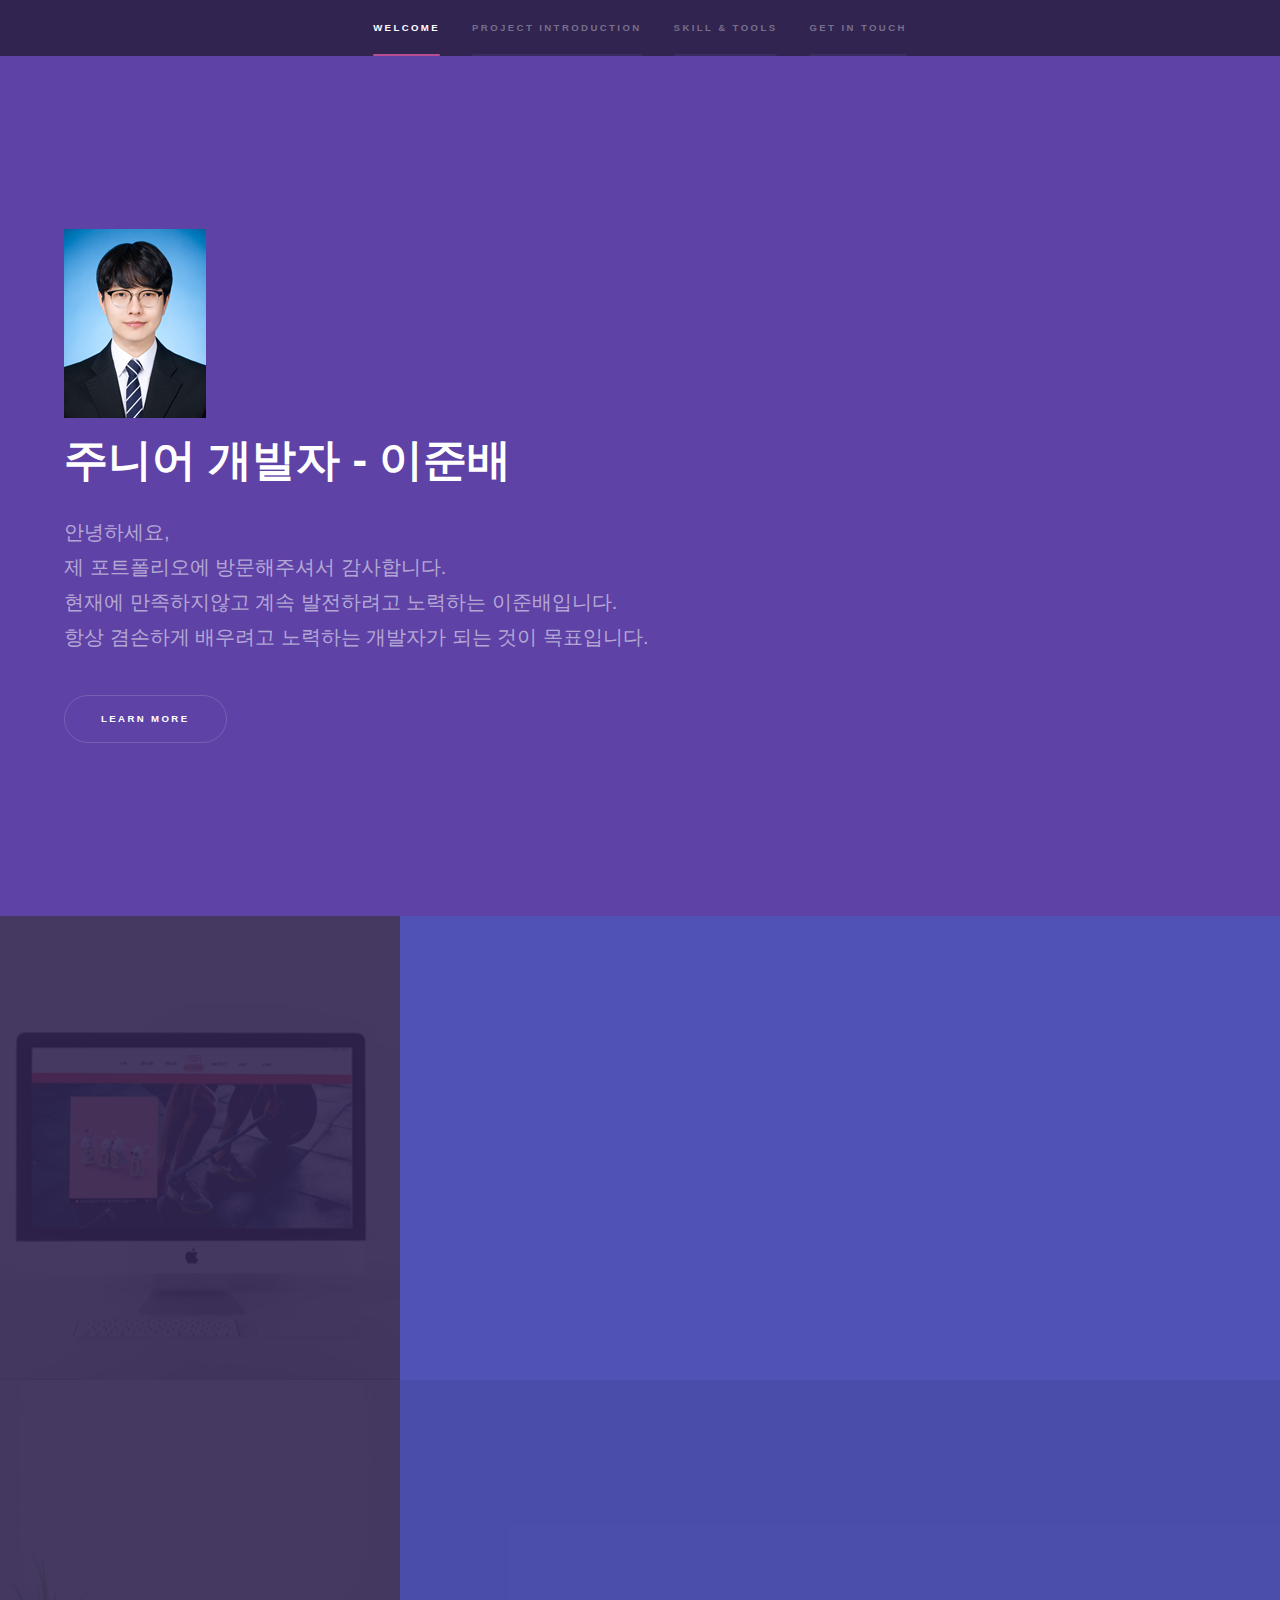
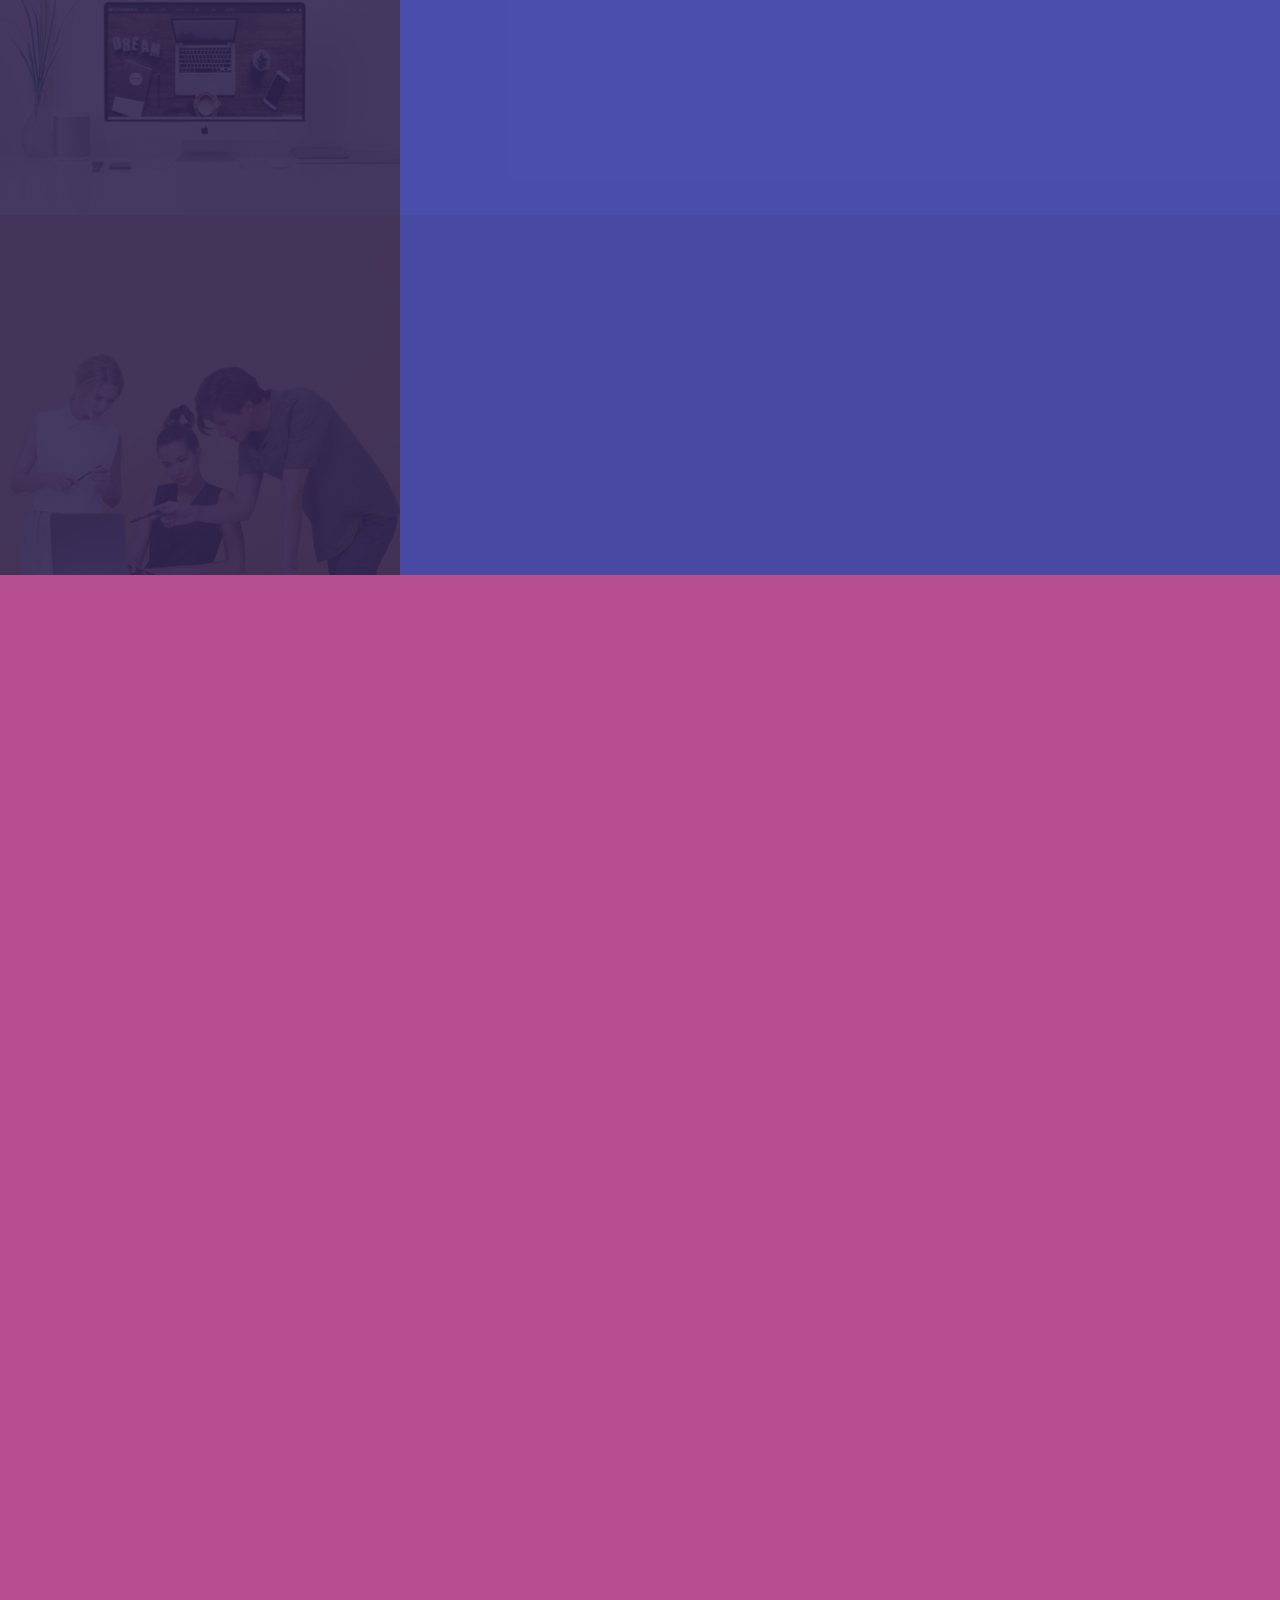
==== commit 57f738d7: "업데이트" ====
--- a/index.html
+++ b/index.html
@@ -21,8 +21,8 @@
 					<nav>
 						<ul>
 							<li><a href="#intro">Welcome</a></li>
-							<li><a href="#one">Who we are</a></li>
-							<li><a href="#two">What we do</a></li>
+							<li><a href="#one">Project introduction</a></li>
+							<li><a href="#two">Skill & Tools</a></li>
 							<li><a href="#three">Get in touch</a></li>
 						</ul>
 					</nav>
@@ -58,7 +58,7 @@
 									<p>2019/11/04 - 2019/12/26 <br>
 										팀 구성원 5명 </p>
 									<ul class="actions">
-										<li><a href="generic.html" class="button">Learn more</a></li>
+										<li><a href="awesome.html" class="button">Learn more</a></li>
 									</ul>
 								</div>
 							</div>
@@ -74,19 +74,19 @@
 										<p>2019/09/27 - 2019/10/30 <br>
 											팀 구성원 4명 </p>
 									<ul class="actions">
-										<li><a href="generic.html" class="button">Learn more</a></li>
+										<li><a href="khgrounware.html" class="button">Learn more</a></li>
 									</ul>
 								</div>
 							</div>
 						</section>
 						<section>
-							<a href="#" class="image"><img src="images/pic03.jpg" alt="" data-position="25% 25%" /></a>
+							<a href="#" class="image"><img src="images/team_438.jpg" alt="" data-position="25% 25%" /></a>
 							<div class="content">
 								<div class="inner">
 									<h2>About Me</h2>
-									<p>Phasellus convallis elit id ullamcorper pulvinar. Duis aliquam turpis mauris, eu ultricies erat malesuada quis. Aliquam dapibus.</p>
+									<p>저를 소개합니다.</p>
 									<ul class="actions">
-										<li><a href="generic.html" class="button">Learn more</a></li>
+										<li><a href="aboutme.html" class="button">Learn more</a></li>
 									</ul>
 								</div>
 							</div>
@@ -96,37 +96,47 @@
 				<!-- Two -->
 					<section id="two" class="wrapper style3 fade-up">
 						<div class="inner">
-							<h2>What we do</h2>
+							<h2>Skill & Tools</h2>
 							<p>Phasellus convallis elit id ullamcorper pulvinar. Duis aliquam turpis mauris, eu ultricies erat malesuada quis. Aliquam dapibus, lacus eget hendrerit bibendum, urna est aliquam sem, sit amet imperdiet est velit quis lorem.</p>
 							<div class="features">
 								<section>
-									<span class="icon solid major fa-code"></span>
-									<h3>Lorem ipsum amet</h3>
-									<p>Phasellus convallis elit id ullam corper amet et pulvinar. Duis aliquam turpis mauris, sed ultricies erat dapibus.</p>
-								</section>
-								<section>
-									<span class="icon solid major fa-lock"></span>
-									<h3>Aliquam sed nullam</h3>
-									<p>Phasellus convallis elit id ullam corper amet et pulvinar. Duis aliquam turpis mauris, sed ultricies erat dapibus.</p>
-								</section>
-								<section>
-									<span class="icon solid major fa-cog"></span>
-									<h3>Sed erat ullam corper</h3>
-									<p>Phasellus convallis elit id ullam corper amet et pulvinar. Duis aliquam turpis mauris, sed ultricies erat dapibus.</p>
-								</section>
-								<section>
-									<span class="icon solid major fa-desktop"></span>
-									<h3>Veroeros quis lorem</h3>
-									<p>Phasellus convallis elit id ullam corper amet et pulvinar. Duis aliquam turpis mauris, sed ultricies erat dapibus.</p>
-								</section>
-								<section>
-									<span class="icon solid major fa-link"></span>
-									<h3>Urna quis bibendum</h3>
-									<p>Phasellus convallis elit id ullam corper amet et pulvinar. Duis aliquam turpis mauris, sed ultricies erat dapibus.</p>
-								</section>
-								<section>
-									<span class="icon major fa-gem"></span>
-									<h3>Aliquam urna dapibus</h3>
+									<span class="icon solid"><img src="images/java.png"></span>
+									<h3>Java</h3>
+									<p>Phasellus convallis elit id ullam corper amet et pulvinar. Duis aliquam turpis mauris, sed ultricies erat dapibus.</p>
+								</section>
+								<section>
+									<span class="icon solid"><img src="images/oracle.png"></span>
+									<h3>Oracle</h3>
+									<p>Phasellus convallis elit id ullam corper amet et pulvinar. Duis aliquam turpis mauris, sed ultricies erat dapibus.</p>
+								</section>
+								<section>
+									<span class="icon solid"><img src="images/html.png"></span>
+									<h3>HTML5</h3>
+									<p>Phasellus convallis elit id ullam corper amet et pulvinar. Duis aliquam turpis mauris, sed ultricies erat dapibus.</p>
+								</section>
+								<section>
+									<span class="icon solid"><img src="images/css.png"></span>
+									<h3>CSS</h3>
+									<p>Phasellus convallis elit id ullam corper amet et pulvinar. Duis aliquam turpis mauris, sed ultricies erat dapibus.</p>
+								</section>
+								<section>
+									<span class="icon solid"><img src="images/javascript.png"></span>
+									<h3>Javascript</h3>
+									<p>Phasellus convallis elit id ullam corper amet et pulvinar. Duis aliquam turpis mauris, sed ultricies erat dapibus.</p>
+								</section>
+								<section>
+									<span class="icon solid"><img src="images/jquery.png"></span>
+									<h3>Jquery</h3>
+									<p>Phasellus convallis elit id ullam corper amet et pulvinar. Duis aliquam turpis mauris, sed ultricies erat dapibus.</p>
+								</section>
+								<section>
+									<span class="icon solid"><img src="images/tomcat.png"></span>
+									<h3>Apache Tomcat</h3>
+									<p>Phasellus convallis elit id ullam corper amet et pulvinar. Duis aliquam turpis mauris, sed ultricies erat dapibus.</p>
+								</section>
+								<section>
+									<span class="icon solid"><img src="images/spring.png"></span>
+									<h3>Spring Framework</h3>
 									<p>Phasellus convallis elit id ullam corper amet et pulvinar. Duis aliquam turpis mauris, sed ultricies erat dapibus.</p>
 								</section>
 							</div>
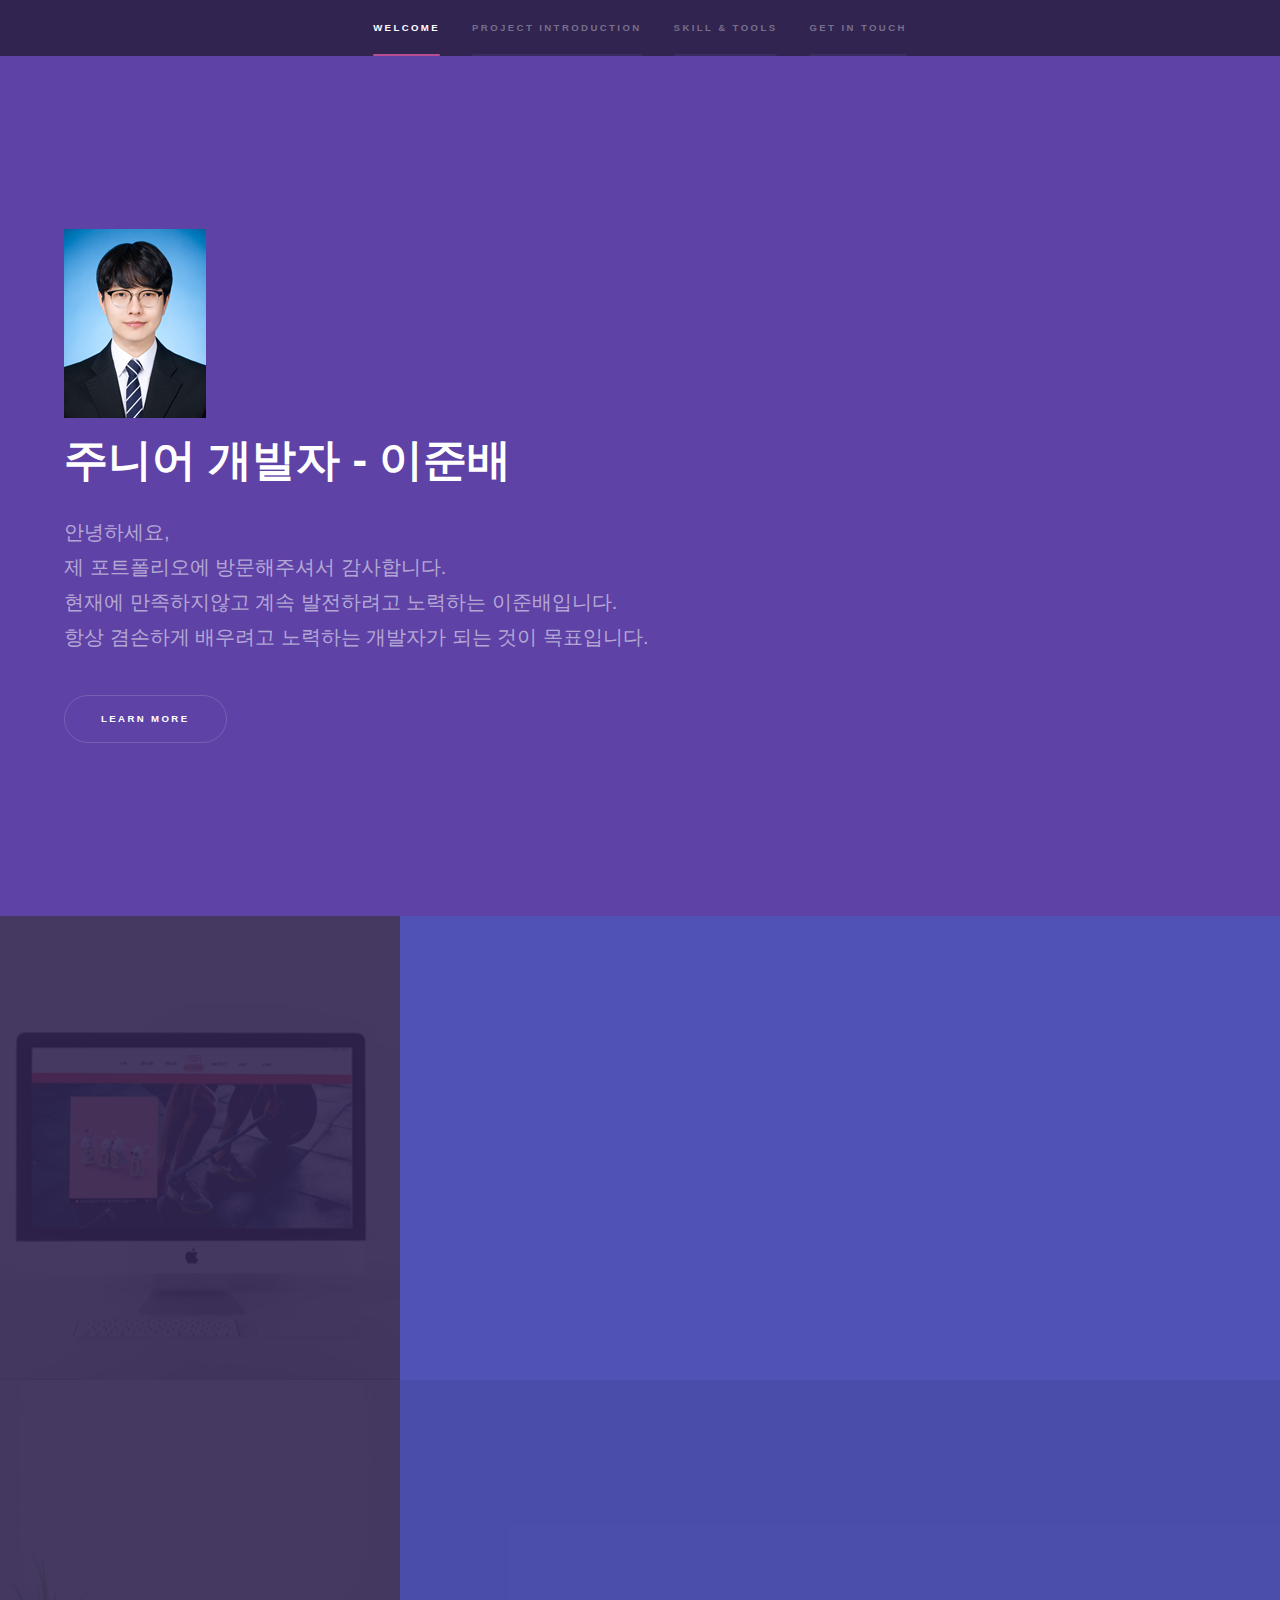
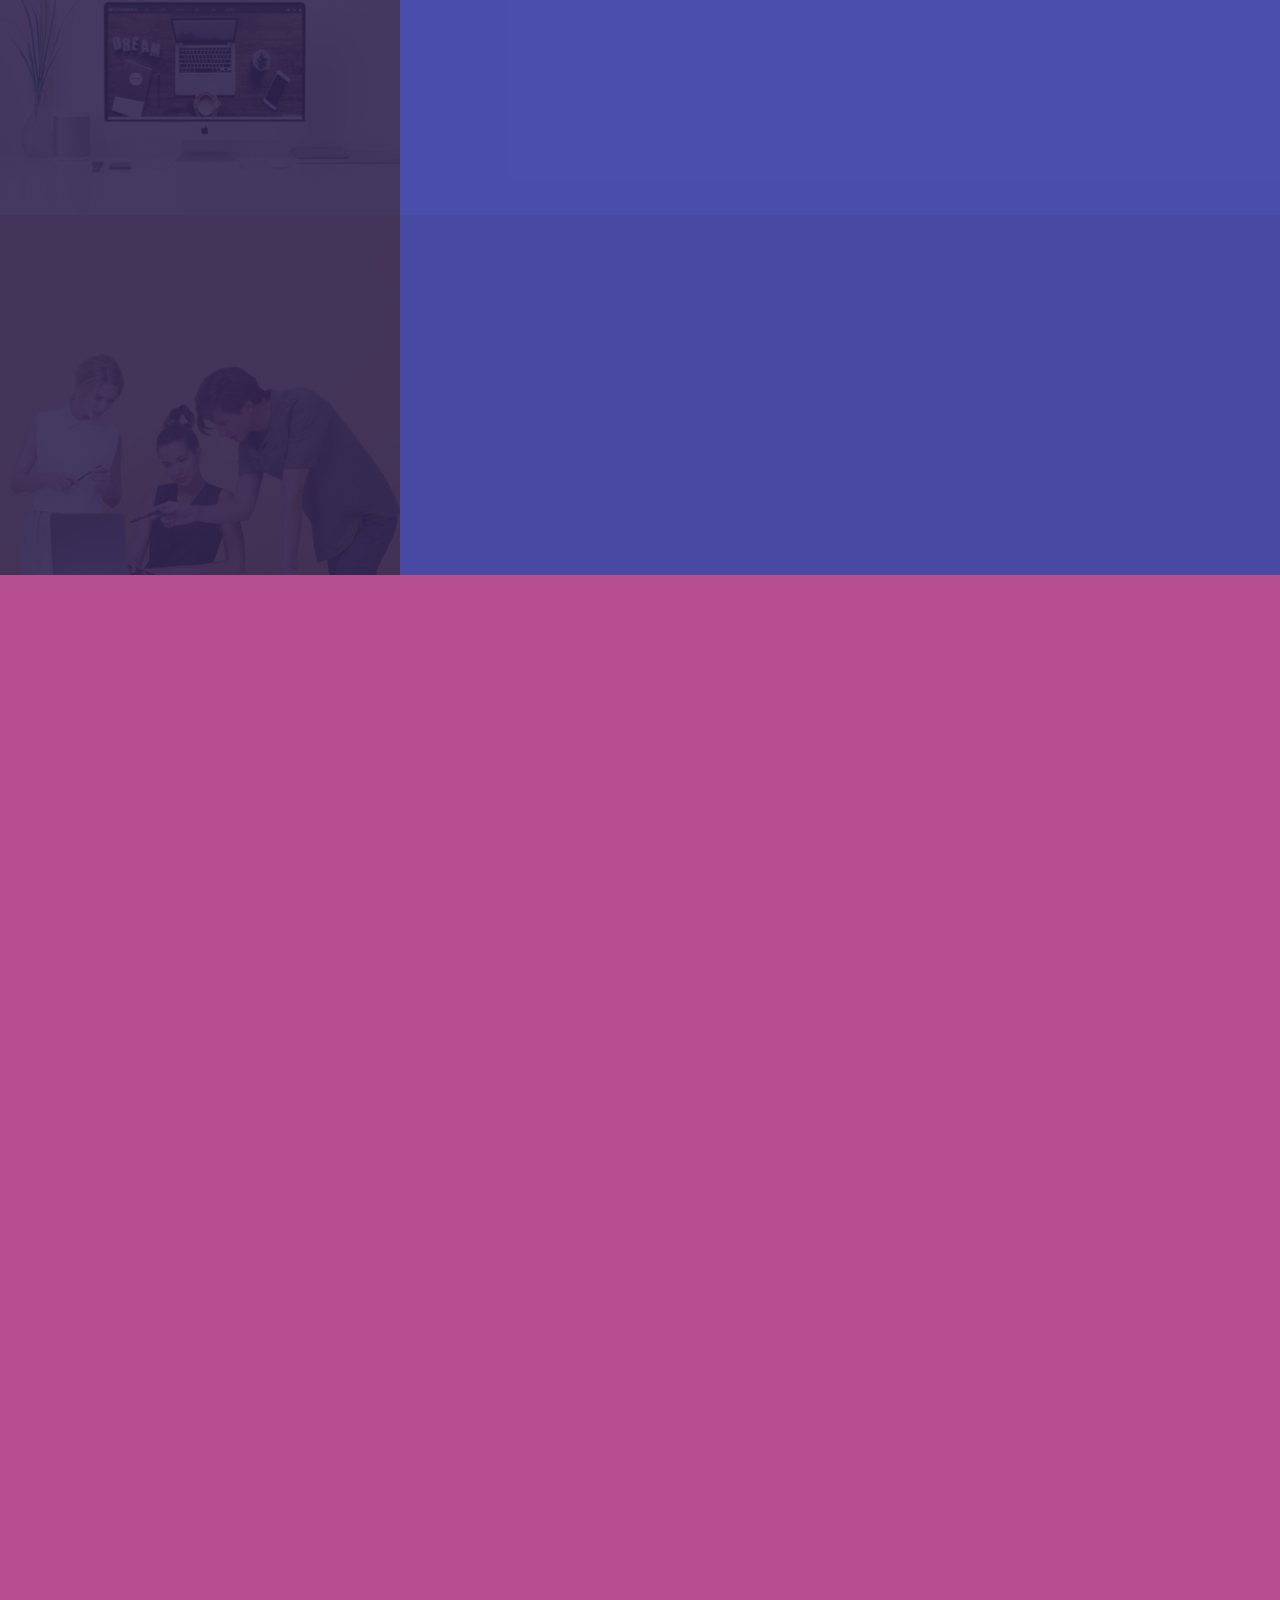
==== commit 364df4f7: "1:39 업데이트" ====
--- a/index.html
+++ b/index.html
@@ -83,8 +83,8 @@
 							<a href="#" class="image"><img src="images/team_438.jpg" alt="" data-position="25% 25%" /></a>
 							<div class="content">
 								<div class="inner">
-									<h2>About Me</h2>
-									<p>저를 소개합니다.</p>
+									<h2>Importance of communication</h2>
+									<p>고집부리지않고, 소통을 중요시 생각하여 문제를 해결하려고 노력합니다.</p>
 									<ul class="actions">
 										<li><a href="aboutme.html" class="button">Learn more</a></li>
 									</ul>
@@ -97,12 +97,12 @@
 					<section id="two" class="wrapper style3 fade-up">
 						<div class="inner">
 							<h2>Skill & Tools</h2>
-							<p>Phasellus convallis elit id ullamcorper pulvinar. Duis aliquam turpis mauris, eu ultricies erat malesuada quis. Aliquam dapibus, lacus eget hendrerit bibendum, urna est aliquam sem, sit amet imperdiet est velit quis lorem.</p>
+							<p>아래의 skill과 tools들의 기초를 공부하였으며, 앞으로 좀 더 깊게 공부할 계획입니다.</p>
 							<div class="features">
 								<section>
 									<span class="icon solid"><img src="images/java.png"></span>
 									<h3>Java</h3>
-									<p>Phasellus convallis elit id ullam corper amet et pulvinar. Duis aliquam turpis mauris, sed ultricies erat dapibus.</p>
+									<p>java 기초</p>
 								</section>
 								<section>
 									<span class="icon solid"><img src="images/oracle.png"></span>
@@ -150,7 +150,7 @@
 					<section id="three" class="wrapper style1 fade-up">
 						<div class="inner">
 							<h2>Get in touch</h2>
-							<p>Phasellus convallis elit id ullamcorper pulvinar. Duis aliquam turpis mauris, eu ultricies erat malesuada quis. Aliquam dapibus, lacus eget hendrerit bibendum, urna est aliquam sem, sit amet imperdiet est velit quis lorem.</p>
+							<p>궁금한점이나 문의가 생기신다면 아래의 방법으로 연락주시면 감사하겠습니다.</p>
 							<div class="split style1">
 								<section>
 									<form method="post" action="#">
@@ -177,17 +177,17 @@
 									<ul class="contact">
 										<li>
 											<h3>Address</h3>
-											<span>12345 Somewhere Road #654<br />
-											Nashville, TN 00000-0000<br />
-											USA</span>
+											<span>서울시 성동구 성수1가,<br />
+											ESA 리버하우스<br />
+											</span>
 										</li>
 										<li>
 											<h3>Email</h3>
-											<a href="#">user@untitled.tld</a>
+											<a href="#">jb5605@naver.com</a>
 										</li>
 										<li>
 											<h3>Phone</h3>
-											<span>(000) 000-0000</span>
+											<span>(010) 8872-5605</span>
 										</li>
 										<li>
 											<h3>Social</h3>
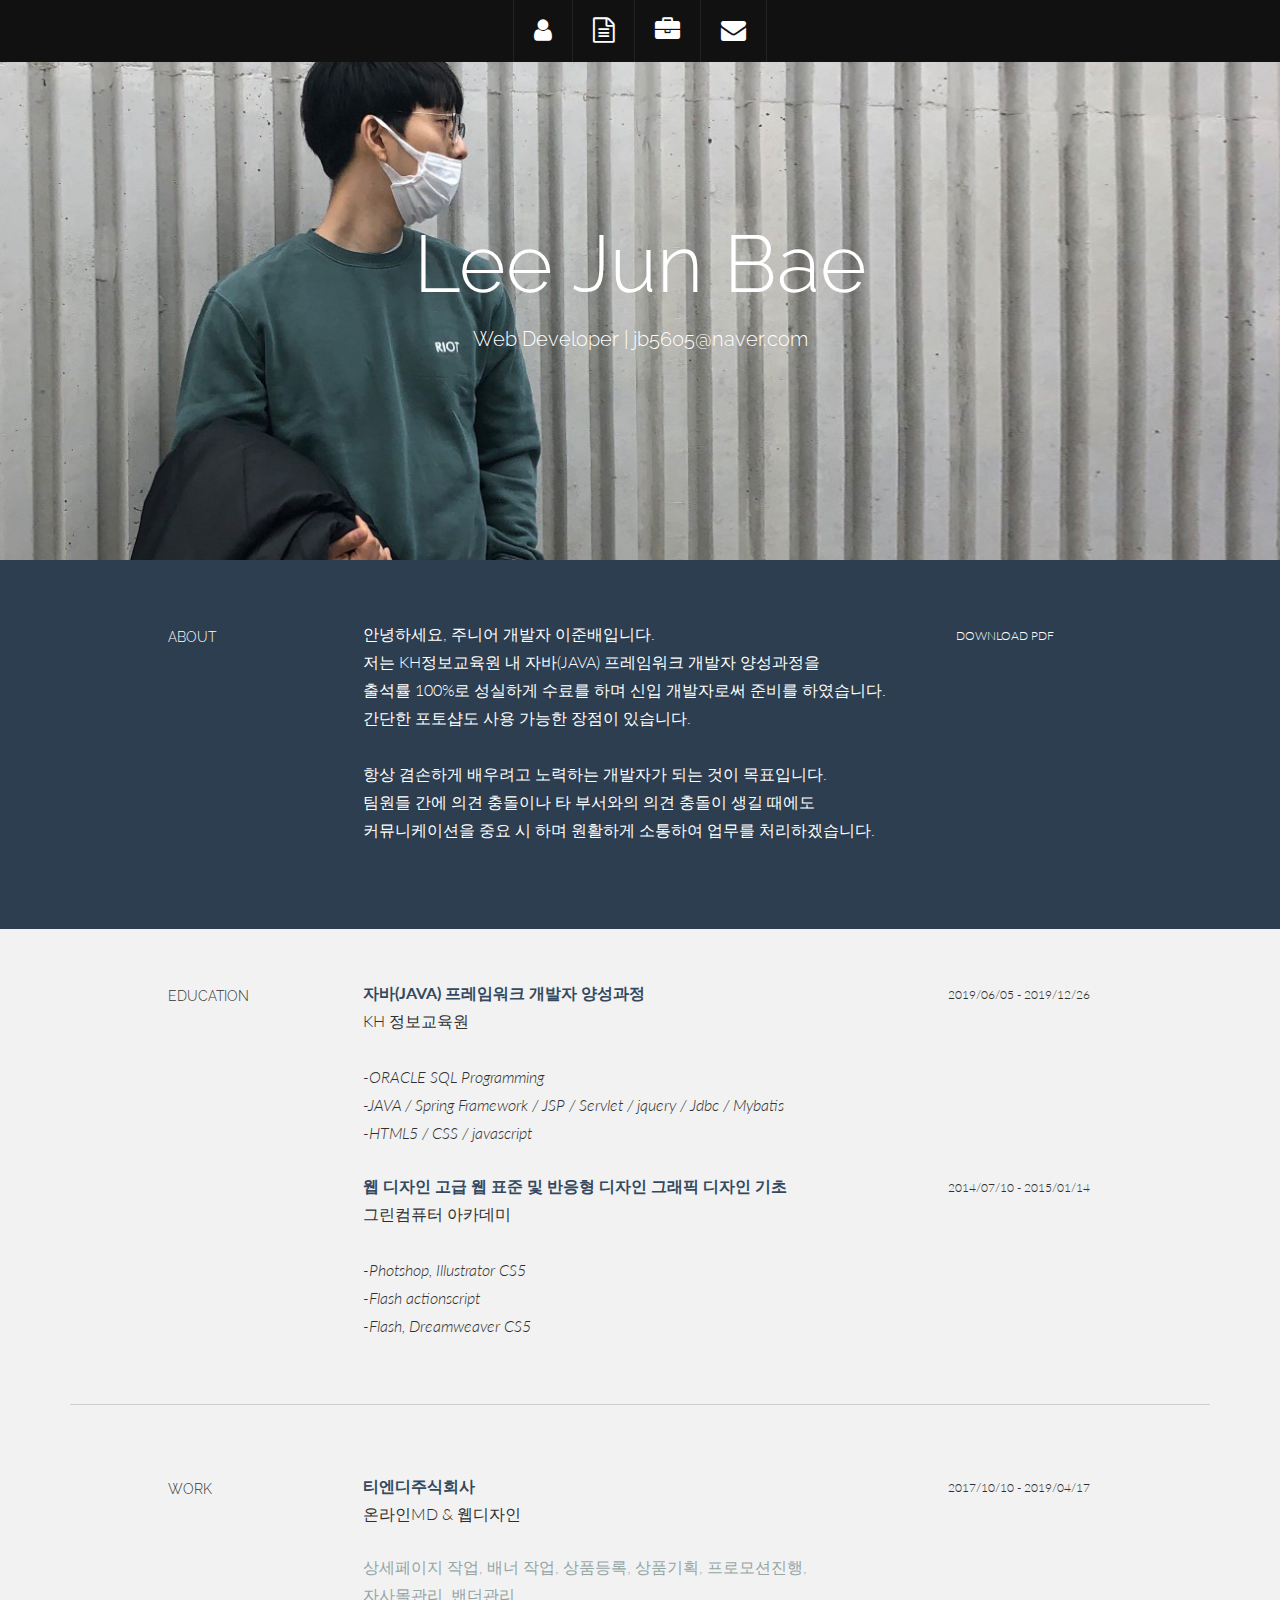
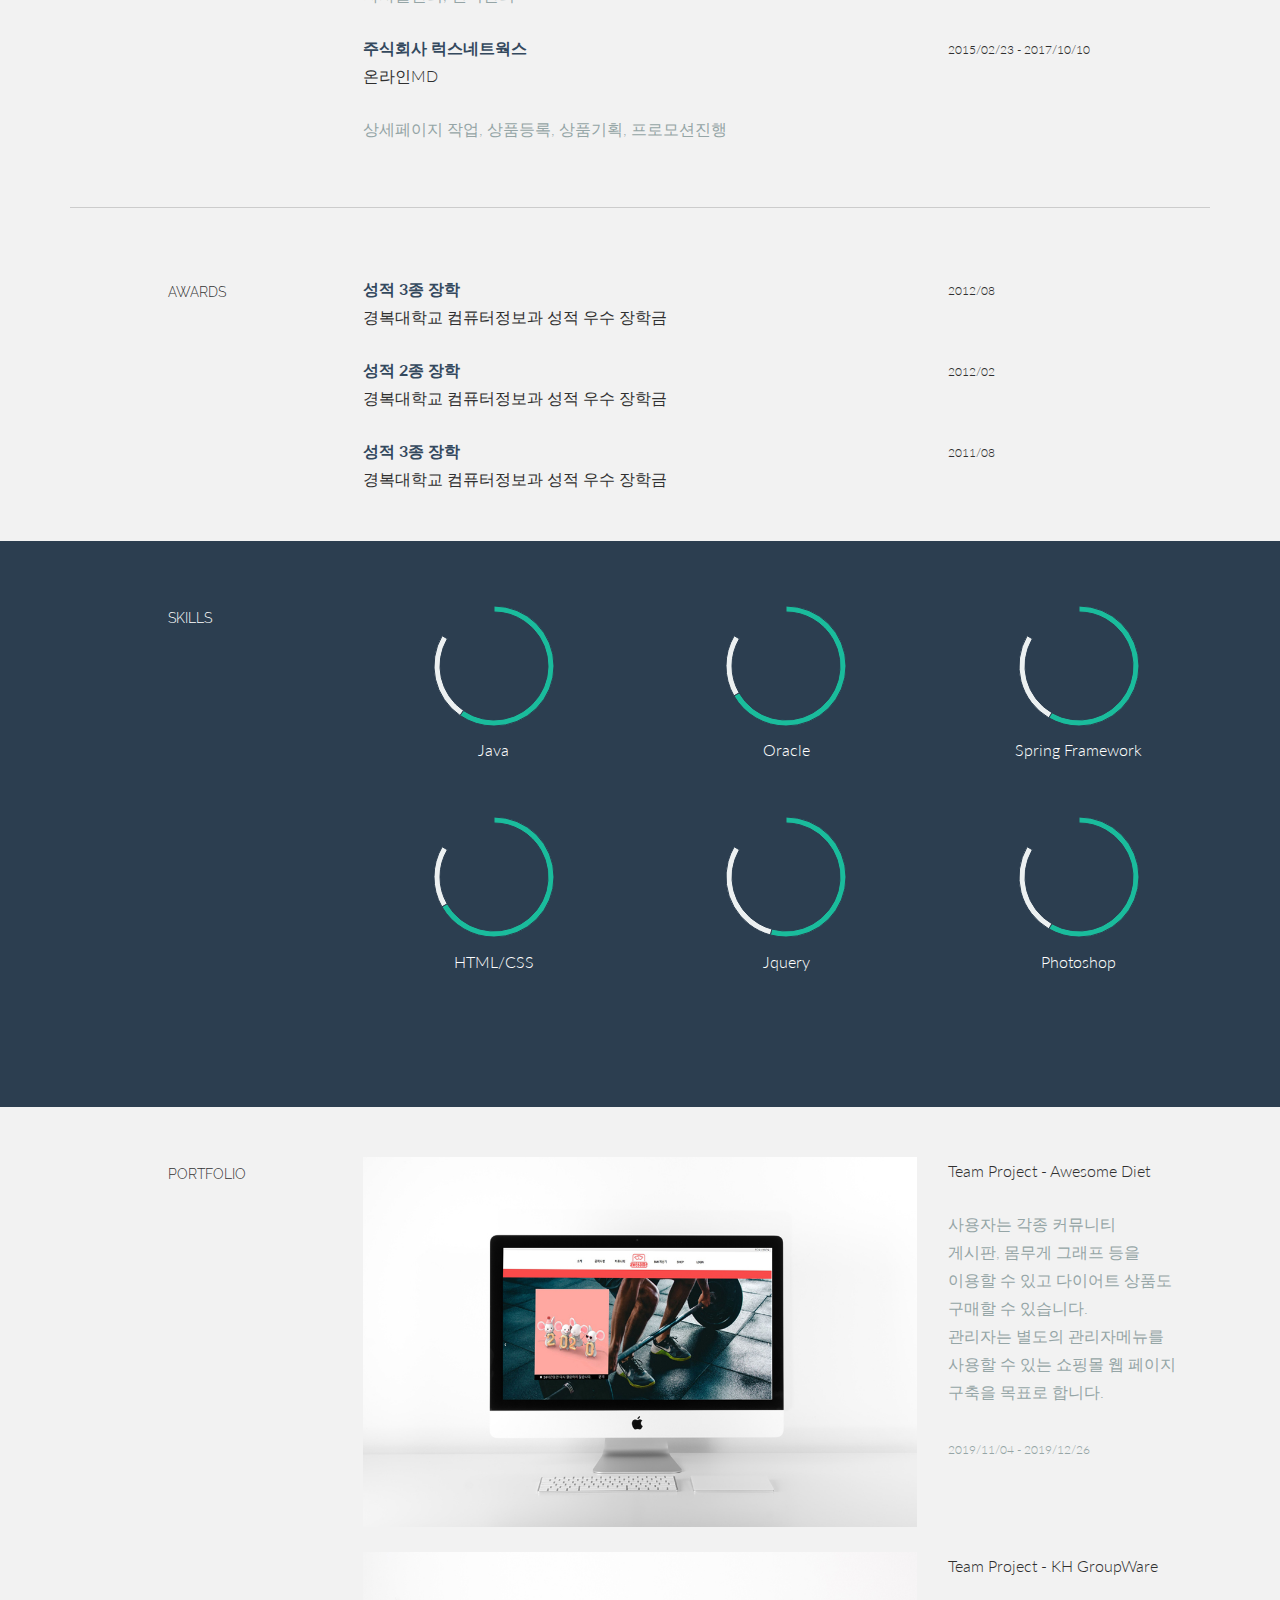
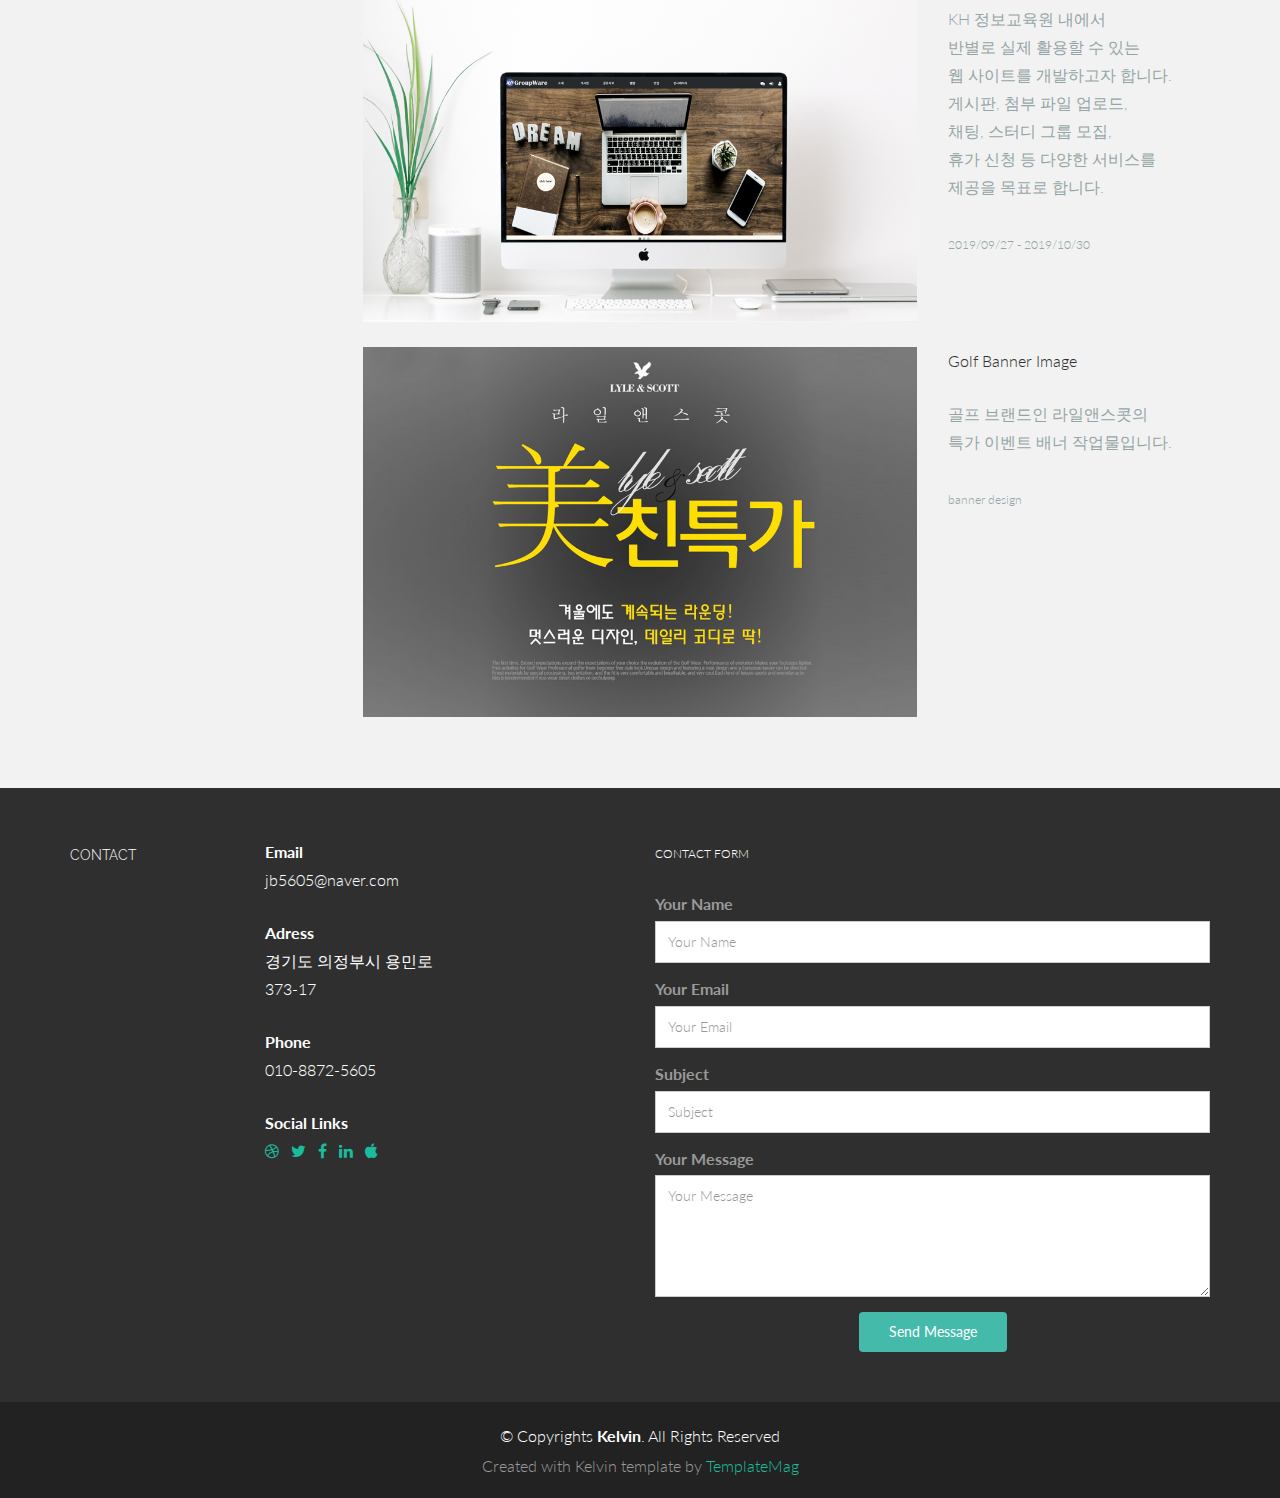
==== commit 457397e6: "20200119 뉴 템플릿" ====
--- a/index.html
+++ b/index.html
@@ -1,229 +1,478 @@
-
-<!DOCTYPE HTML>
-<!--
-	Hyperspace by Pixelarity
-	pixelarity.com | hello@pixelarity.com
-	License: pixelarity.com/license
--->
-<html>
-	<head>
-		<title>Untitled</title>
-		<meta charset="utf-8" />
-		<meta name="viewport" content="width=device-width, initial-scale=1, user-scalable=no" />
-		<link rel="stylesheet" href="assets/css/main.css" />
-		<noscript><link rel="stylesheet" href="assets/css/noscript.css" /></noscript>
-	</head>
-	<body class="is-preload">
-
-		<!-- Sidebar -->
-			<section id="sidebar">
-				<div class="inner">
-					<nav>
-						<ul>
-							<li><a href="#intro">Welcome</a></li>
-							<li><a href="#one">Project introduction</a></li>
-							<li><a href="#two">Skill & Tools</a></li>
-							<li><a href="#three">Get in touch</a></li>
-						</ul>
-					</nav>
-				</div>
-			</section>
-
-		<!-- Wrapper -->
-			<div id="wrapper">
-
-				<!-- Intro -->
-					<section id="intro" class="wrapper style1 fullscreen fade-up">
-						<div class="inner">
-							<img src="images/profile_jun.jpg"></src>
-							<h1>주니어 개발자 - 이준배</h1>
-							<p>안녕하세요, <br>
-							제 포트폴리오에 방문해주셔서 감사합니다.<br>
-							현재에 만족하지않고 계속 발전하려고 노력하는 이준배입니다.<br>
-							항상 겸손하게 배우려고 노력하는 개발자가 되는 것이 목표입니다.</p>
-							<ul class="actions">
-								<li><a href="#one" class="button scrolly">Learn more</a></li>
-							</ul>
-						</div>
-					</section>
-
-				<!-- One -->
-					<section id="one" class="wrapper style2 spotlights">
-						<section>
-							<a href="#" class="image"><img src="images/awesome_438.jpg" alt="" data-position="center center" /></a>
-							<div class="content">
-								<div class="inner">
-									<h2>Awesome Diet</h2>
-									<p>사용자는 각종 커뮤니티 게시판, 몸무게 그래프 등 이용할 수 있고 <br> 다이어트 상품도 구매할 수 있습니다. <br> 관리자는 별도의 관리자메뉴를 사용할 수 있는  <br> 쇼핑몰 웹 페이지를 구축을 목표로 합니다.</p>
-									<p>2019/11/04 - 2019/12/26 <br>
-										팀 구성원 5명 </p>
-									<ul class="actions">
-										<li><a href="awesome.html" class="button">Learn more</a></li>
-									</ul>
-								</div>
-							</div>
-						</section>
-						<section>
-							<a href="#" class="image"><img src="images/khgroupware_438.jpg" alt="" data-position="top center" /></a>
-							<div class="content">
-								<div class="inner">
-									<h2>KH GroupWare</h2>
-									<p>KH 정보교육원 내에서 반별로 실제 활용할 수 있는 웹 사이트를 개발하고자 합니다. <br> 
-										게시판, 첨부 파일 업로드, 채팅, 스터디 그룹 모집, 휴가 신청 등 <br> 
-										다양한 서비스를 제공을 목표로 합니다.</p>
-										<p>2019/09/27 - 2019/10/30 <br>
-											팀 구성원 4명 </p>
-									<ul class="actions">
-										<li><a href="khgrounware.html" class="button">Learn more</a></li>
-									</ul>
-								</div>
-							</div>
-						</section>
-						<section>
-							<a href="#" class="image"><img src="images/team_438.jpg" alt="" data-position="25% 25%" /></a>
-							<div class="content">
-								<div class="inner">
-									<h2>Importance of communication</h2>
-									<p>고집부리지않고, 소통을 중요시 생각하여 문제를 해결하려고 노력합니다.</p>
-									<ul class="actions">
-										<li><a href="aboutme.html" class="button">Learn more</a></li>
-									</ul>
-								</div>
-							</div>
-						</section>
-					</section>
-
-				<!-- Two -->
-					<section id="two" class="wrapper style3 fade-up">
-						<div class="inner">
-							<h2>Skill & Tools</h2>
-							<p>아래의 skill과 tools들의 기초를 공부하였으며, 앞으로 좀 더 깊게 공부할 계획입니다.</p>
-							<div class="features">
-								<section>
-									<span class="icon solid"><img src="images/java.png"></span>
-									<h3>Java</h3>
-									<p>java 기초</p>
-								</section>
-								<section>
-									<span class="icon solid"><img src="images/oracle.png"></span>
-									<h3>Oracle</h3>
-									<p>Phasellus convallis elit id ullam corper amet et pulvinar. Duis aliquam turpis mauris, sed ultricies erat dapibus.</p>
-								</section>
-								<section>
-									<span class="icon solid"><img src="images/html.png"></span>
-									<h3>HTML5</h3>
-									<p>Phasellus convallis elit id ullam corper amet et pulvinar. Duis aliquam turpis mauris, sed ultricies erat dapibus.</p>
-								</section>
-								<section>
-									<span class="icon solid"><img src="images/css.png"></span>
-									<h3>CSS</h3>
-									<p>Phasellus convallis elit id ullam corper amet et pulvinar. Duis aliquam turpis mauris, sed ultricies erat dapibus.</p>
-								</section>
-								<section>
-									<span class="icon solid"><img src="images/javascript.png"></span>
-									<h3>Javascript</h3>
-									<p>Phasellus convallis elit id ullam corper amet et pulvinar. Duis aliquam turpis mauris, sed ultricies erat dapibus.</p>
-								</section>
-								<section>
-									<span class="icon solid"><img src="images/jquery.png"></span>
-									<h3>Jquery</h3>
-									<p>Phasellus convallis elit id ullam corper amet et pulvinar. Duis aliquam turpis mauris, sed ultricies erat dapibus.</p>
-								</section>
-								<section>
-									<span class="icon solid"><img src="images/tomcat.png"></span>
-									<h3>Apache Tomcat</h3>
-									<p>Phasellus convallis elit id ullam corper amet et pulvinar. Duis aliquam turpis mauris, sed ultricies erat dapibus.</p>
-								</section>
-								<section>
-									<span class="icon solid"><img src="images/spring.png"></span>
-									<h3>Spring Framework</h3>
-									<p>Phasellus convallis elit id ullam corper amet et pulvinar. Duis aliquam turpis mauris, sed ultricies erat dapibus.</p>
-								</section>
-							</div>
-							<ul class="actions">
-								<li><a href="generic.html" class="button">Learn more</a></li>
-							</ul>
-						</div>
-					</section>
-
-				<!-- Three -->
-					<section id="three" class="wrapper style1 fade-up">
-						<div class="inner">
-							<h2>Get in touch</h2>
-							<p>궁금한점이나 문의가 생기신다면 아래의 방법으로 연락주시면 감사하겠습니다.</p>
-							<div class="split style1">
-								<section>
-									<form method="post" action="#">
-										<div class="fields">
-											<div class="field half">
-												<label for="name">Name</label>
-												<input type="text" name="name" id="name" />
-											</div>
-											<div class="field half">
-												<label for="email">Email</label>
-												<input type="text" name="email" id="email" />
-											</div>
-											<div class="field">
-												<label for="message">Message</label>
-												<textarea name="message" id="message" rows="5"></textarea>
-											</div>
-										</div>
-										<ul class="actions">
-											<li><a href="" class="button submit">Send Message</a></li>
-										</ul>
-									</form>
-								</section>
-								<section>
-									<ul class="contact">
-										<li>
-											<h3>Address</h3>
-											<span>서울시 성동구 성수1가,<br />
-											ESA 리버하우스<br />
-											</span>
-										</li>
-										<li>
-											<h3>Email</h3>
-											<a href="#">jb5605@naver.com</a>
-										</li>
-										<li>
-											<h3>Phone</h3>
-											<span>(010) 8872-5605</span>
-										</li>
-										<li>
-											<h3>Social</h3>
-											<ul class="icons">
-												<li><a href="#" class="icon brands fa-twitter"><span class="label">Twitter</span></a></li>
-												<li><a href="#" class="icon brands fa-facebook-f"><span class="label">Facebook</span></a></li>
-												<li><a href="#" class="icon brands fa-github"><span class="label">GitHub</span></a></li>
-												<li><a href="#" class="icon brands fa-instagram"><span class="label">Instagram</span></a></li>
-												<li><a href="#" class="icon brands fa-linkedin-in"><span class="label">LinkedIn</span></a></li>
-											</ul>
-										</li>
-									</ul>
-								</section>
-							</div>
-						</div>
-					</section>
-
-			</div>
-
-		<!-- Footer -->
-			<footer id="footer" class="wrapper style1-alt">
-				<div class="inner">
-					<ul class="menu">
-						<li>&copy; Untitled. All rights reserved.</li>
-					</ul>
-				</div>
-			</footer>
-
-		<!-- Scripts -->
-			<script src="assets/js/jquery.min.js"></script>
-			<script src="assets/js/jquery.scrollex.min.js"></script>
-			<script src="assets/js/jquery.scrolly.min.js"></script>
-			<script src="assets/js/browser.min.js"></script>
-			<script src="assets/js/breakpoints.min.js"></script>
-			<script src="assets/js/util.js"></script>
-			<script src="assets/js/main.js"></script>
-
-	</body>
-</html>+<!DOCTYPE html>
+<html lang="en">
+<head>
+  <meta charset="utf-8">
+  <title>Kelvin - Bootstrap Resume Template</title>
+  <meta content="width=device-width, initial-scale=1.0" name="viewport">
+  <meta content="" name="keywords">
+  <meta content="" name="description">
+
+  <!-- Favicons -->
+  <link href="img/favicon.png" rel="icon">
+  <link href="img/apple-touch-icon.png" rel="apple-touch-icon">
+
+  <!-- Google Fonts -->
+  <link href="https://fonts.googleapis.com/css?family=Lato:300,400,700,300italic,400italic|Raleway:400,300,700" rel="stylesheet">
+
+  <!-- Bootstrap CSS File -->
+  <link href="lib/bootstrap/css/bootstrap.min.css" rel="stylesheet">
+
+  <!-- Libraries CSS Files -->
+  <link href="lib/font-awesome/css/font-awesome.min.css" rel="stylesheet">
+
+  <!-- Main Stylesheet File -->
+  <link href="css/style.css" rel="stylesheet">
+
+  <!-- =======================================================
+    Template Name: Kelvin
+    Template URL: https://templatemag.com/kelvin-bootstrap-resume-template/
+    Author: TemplateMag.com
+    License: https://templatemag.com/license/
+  ======================================================= -->
+</head>
+
+<body data-spy="scroll" data-offset="64" data-target="#section-topbar">
+
+  <div id="section-topbar">
+    <div id="topbar-inner">
+      <div class="container">
+        <div class="row">
+          <div class="dropdown">
+            <ul id="nav" class="nav">
+              <li class="menu-item"><a class="smothscroll" href="#about" title="About"><i class="fa fa-user"></i></a></li>
+              <li class="menu-item"><a class="smothscroll" href="#resume" title="Resume"><i class="fa fa-file-text-o"></i></a></li>
+              <li class="menu-item"><a class="smothscroll" href="#work" title="Works"><i class="fa fa-briefcase"></i></a></li>
+              <li class="menu-item"><a class="smothscroll" href="#contact" title="Contact"><i class="fa fa-envelope"></i></a></li>
+            </ul>
+            <!--/ uL#nav -->
+          </div>
+          <!-- /.dropdown -->
+
+          <div class="clear"></div>
+        </div>
+        <!--/.row -->
+      </div>
+      <!--/.container -->
+
+      <div class="clear"></div>
+    </div>
+    <!--/ #topbar-inner -->
+  </div>
+  <!--/ #section-topbar -->
+
+  <div id="headerwrap">
+    <div class="container">
+      <div class="row centered">
+        <div class="col-lg-12">
+          <h1>Lee Jun Bae</h1>
+          <h3>Web Developer | jb5605@naver.com</h3>
+        </div>
+        <!--/.col-lg-12 -->
+      </div>
+      <!--/.row -->
+    </div>
+    <!--/.container -->
+  </div>
+  <!--/.#headerwrap -->
+
+
+  <section id="about" name="about">
+    <div id="intro">
+      <div class="container">
+        <div class="row">
+
+          <div class="col-lg-2 col-lg-offset-1">
+            <h5>ABOUT</h5>
+          </div>
+          <div class="col-lg-6">
+            <p>안녕하세요, 주니어 개발자 이준배입니다.  <br>
+              저는 KH정보교육원 내 자바(JAVA) 프레임워크 개발자 양성과정을  <br> 
+              출석률 100%로 성실하게 수료를 하며 신입 개발자로써 준비를 하였습니다.<br>
+              간단한 포토샵도 사용 가능한 장점이 있습니다. <br><br>
+
+              항상 겸손하게 배우려고 노력하는 개발자가 되는 것이 목표입니다. <br>
+              팀원들 간에 의견 충돌이나 타 부서와의 의견 충돌이 생길 때에도 <br>
+              커뮤니케이션을 중요 시 하며 원활하게 소통하여 업무를 처리하겠습니다.<br>
+
+
+            </p>
+          </div>
+          <div class="col-lg-3">
+            <p><a href="#"><i class="icon-file"></i></a>
+              <sm>DOWNLOAD PDF</sm>
+            </p>
+          </div>
+
+        </div>
+        <!--/.row -->
+      </div>
+      <!--/.container -->
+    </div>
+    <!--/ #intro -->
+  </section>
+
+
+  <section id="resume" name="resume">
+    <!--EDUCATION DESCRIPTION -->
+    <div class="container desc">
+      <div class="row">
+
+        <div class="col-lg-2 col-lg-offset-1">
+          <h5>EDUCATION</h5>
+        </div>
+        <div class="col-lg-6">
+          <p>
+            <t>자바(JAVA) 프레임워크 개발자 양성과정</t><br/> KH 정보교육원 <br/><br> 
+            <i>
+              -ORACLE SQL Programming <br> 
+              -JAVA / Spring Framework / JSP / Servlet / jquery  / Jdbc / Mybatis <br> 
+              -HTML5 / CSS / javascript 
+            </i>
+          </p>
+        </div>
+        <div class="col-lg-3">
+          <p>
+             <sm>2019/06/05 - 2019/12/26</sm><br/>
+            <!-- <imp>
+              <sm>IN PROGRESS</sm>
+            </imp>  -->
+          </p>
+        </div>
+
+        <div class="col-lg-6 col-lg-offset-3">
+          <p>
+            <t>웹 디자인 고급 웹 표준 및 반응형 디자인 그래픽 디자인 기초</t><br/> 그린컴퓨터 아카데미 <br/> <br>
+            <i> 
+              -Photshop, Illustrator CS5 <br>
+              -Flash actionscript <br>
+              -Flash, Dreamweaver CS5 <br>
+            </i>
+          </p>
+        </div>
+        <div class="col-lg-3">
+          <p>
+             <sm>2014/07/10 - 2015/01/14</sm> 
+          </p>
+        </div>
+
+      </div>
+      <!--/.row -->
+      <br>
+      <hr>
+    </div>
+    <!--/.container -->
+  </section>
+
+
+  <!--WORK DESCRIPTION -->
+  <div class="container desc">
+    <div class="row">
+
+      <div class="col-lg-2 col-lg-offset-1">
+        <h5>WORK</h5>
+      </div>
+      <div class="col-lg-6">
+        <p>
+          <t>티엔디주식회사</t><br/> 온라인MD & 웹디자인 <br/>
+        </p>
+        <p>
+          <more>상세페이지 작업, 배너 작업, 상품등록, 상품기획, 프로모션진행, <br> 
+                자사몰관리, 밴더관리</more>
+        </p>
+      </div>
+      <div class="col-lg-3">
+        <p>
+          <sm>2017/10/10 - 2019/04/17</sm>
+        </p>
+      </div>
+
+      <div class="col-lg-6 col-lg-offset-3">
+        <p>
+          <t>주식회사 럭스네트웍스</t><br/> 온라인MD <br/>
+        </p>
+        <p>
+          <more>상세페이지 작업, 상품등록, 상품기획, 프로모션진행 </more>
+        </p>
+      </div>
+      <div class="col-lg-3">
+        <p>
+          <sm>2015/02/23 - 2017/10/10</sm>
+        </p>
+      </div>
+    </div>
+    <!--/.row -->
+    <br>
+    <hr>
+  </div>
+  <!--/.container -->
+
+
+  <!--AWARDS DESCRIPTION -->
+  <div class="container desc">
+    <div class="row">
+      <div class="col-lg-2 col-lg-offset-1">
+        <h5>AWARDS</h5>
+      </div>
+      <div class="col-lg-6">
+        <p>
+          <t>성적 3종 장학</t><br/> 경복대학교 컴퓨터정보과 성적 우수 장학금 <br/>
+        </p>
+      </div>
+      <div class="col-lg-3">
+        <p>
+          <sm>2012/08</sm>
+        </p>
+      </div>
+
+      <div class="col-lg-6 col-lg-offset-3">
+        <p>
+          <t>성적 2종 장학</t><br/> 경복대학교 컴퓨터정보과 성적 우수 장학금
+        </p>
+        <p>
+          <!-- <more>Lorem Ipsum is simply dummy text of the printing and typesetting industry. Lorem Ipsum has been the industry's standard dummy text ever since the 1500s, when an unknown printer took a galley of type and scrambled it to make a type specimen book.</more> -->
+        </p>
+      </div>
+      <div class="col-lg-3">
+        <p>
+          <sm>2012/02</sm>
+        </p>
+      </div>
+
+
+      <div class="col-lg-6 col-lg-offset-3">
+          <p>
+            <t>성적 3종 장학</t><br/> 경복대학교 컴퓨터정보과 성적 우수 장학금
+          </p>
+          <p>
+            <!-- <more>Lorem Ipsum is simply dummy text of the printing and typesetting industry. Lorem Ipsum has been the industry's standard dummy text ever since the 1500s, when an unknown printer took a galley of type and scrambled it to make a type specimen book.</more> -->
+          </p>
+        </div>
+        <div class="col-lg-3">
+          <p>
+            <sm>2011/08</sm>
+          </p>
+        </div>
+
+
+    </div>
+    <!--/.row -->
+    <br>
+  </div>
+  <!--/.container -->
+
+
+  <!--SKILLS DESCRIPTION -->
+  <div id="skillswrap">
+    <div class="container">
+      <div class="row">
+        <div class="col-lg-2 col-lg-offset-1">
+          <h5>SKILLS</h5>
+        </div>
+        <div class="col-lg-3 centered">
+          <canvas id="java" height="130" width="130"></canvas>
+          <p>Java</p>
+          <br>
+        </div>
+        <div class="col-lg-3 centered">
+          <canvas id="Oracle" height="130" width="130"></canvas>
+          <p>Oracle</p>
+          <br>
+        </div>
+        <div class="col-lg-3 centered">
+          <canvas id="Spring Framework" height="130" width="130"></canvas>
+          <p>Spring Framework</p>
+          <br>
+        </div>
+
+        <div class="col-lg-3 col-lg-offset-3 centered">
+          <canvas id="html" height="130" width="130"></canvas>
+          <p>HTML/CSS</p>
+          <br>
+        </div>
+        <div class="col-lg-3 centered">
+          <canvas id="jquery" height="130" width="130"></canvas>
+          <p>Jquery</p>
+          <br>
+        </div>
+        <div class="col-lg-3 centered">
+            <canvas id="photoshop" height="130" width="130"></canvas>
+            <p>Photoshop</p>
+            <br>
+          </div>
+      </div>
+      <!--/.row -->
+      <br>
+    </div>
+    <!--/.container -->
+  </div>
+  <!--/ #skillswrap -->
+
+
+
+  <section id="work" name="work">
+    <!--PORTFOLIO DESCRIPTION -->
+    <div class="container desc">
+      <div class="row">
+        <div class="col-lg-2 col-lg-offset-1">
+          <h5>PORTFOLIO</h5>
+        </div>
+        <div class="col-lg-6">
+          <p><img class="img-responsive" src="img/awesome-931.jpg" alt=""></p>
+        </div>
+        <div class="col-lg-3">
+          <p>Team Project - Awesome Diet</p>
+          <p>
+            <more>사용자는 각종 커뮤니티 <br>
+                게시판, 몸무게 그래프 등을 <br> 
+                이용할 수 있고 다이어트 상품도 <br>
+                구매할 수 있습니다. <br>
+                관리자는 별도의 관리자메뉴를 <br>
+                사용할 수 있는 쇼핑몰 웹 페이지 <br>
+                구축을 목표로 합니다.<br/><br/>
+              <sm><i class="icon-tag"></i> 2019/11/04 - 2019/12/26</sm>
+            </more>
+          </p>
+        </div>
+
+        <div class="col-lg-6 col-lg-offset-3">
+          <p><img class="img-responsive" src="img/khgroupware-931.jpg" alt=""></p>
+        </div>
+        <div class="col-lg-3">
+          <p>Team Project - KH GroupWare</p>
+          <p>
+            <more>KH 정보교육원 내에서 <br>
+                반별로 실제 활용할 수 있는 <br>
+                웹 사이트를 개발하고자 합니다. <br>
+                게시판, 첨부 파일 업로드, <br>
+                채팅, 스터디 그룹 모집, <br>
+                휴가 신청 등 다양한 서비스를 <br> 
+                제공을 목표로 합니다.<br/><br/>
+              <sm><i class="icon-tag"></i> 2019/09/27 - 2019/10/30</sm>
+            </more>
+          </p>
+        </div>
+
+        <div class="col-lg-6 col-lg-offset-3">
+          <p><img class="img-responsive" src="img/banner1.jpg" alt=""></p>
+        </div>
+        <div class="col-lg-3">
+          <p>Golf Banner Image</p>
+          <p>
+            <more>골프 브랜드인 라일앤스콧의<br> 특가 이벤트 배너 작업물입니다.<br/><br/>
+              <sm><i class="icon-tag"></i> banner design</sm>
+            </more>
+          </p>
+        </div>
+
+      </div>
+      <!--/.row -->
+      <br>
+      <br>
+    </div>
+    <!--/.container -->
+  </section>
+
+  <section id="contact" name="contact">
+    <!--FOOTER DESCRIPTION -->
+    <div id="footwrap">
+      <div class="container">
+        <div class="row">
+
+          <div class="col-lg-2">
+            <h5>CONTACT</h5>
+          </div>
+          <div class="col-lg-4">
+            <p>
+              <t>Email</t><br/> jb5605@naver.com <br/>
+            </p>
+            <p>
+              <t>Adress</t><br/> 경기도 의정부시 용민로 <br/> 373-17 <br/>
+            </p>
+            <p>
+              <t>Phone</t><br/> 010-8872-5605 <br/>
+            </p>
+            <p>
+              <t>Social Links</t><br/>
+              <a href="#"><i class="fa fa-dribbble"></i></a>
+              <a href="#"><i class="fa fa-twitter"></i></a>
+              <a href="#"><i class="fa fa-facebook"></i></a>
+              <a href="#"><i class="fa fa-linkedin"></i></a>
+              <a href="#"><i class="fa fa-apple"></i></a>
+            </p>
+          </div>
+          <div class="col-lg-6">
+            <p>
+              <sm>CONTACT FORM</sm>
+            </p>
+            <form class="contact-form php-mail-form" role="form" action="contactform/contactform.php" method="POST">
+
+              <div class="form-group">
+                <label for="contact-name">Your Name</label>
+                <input type="name" name="name" class="form-control" id="contact-name" placeholder="Your Name" data-rule="minlen:4" data-msg="Please enter at least 4 chars">
+                <div class="validate"></div>
+              </div>
+              <div class="form-group">
+                <label for="contact-email">Your Email</label>
+                <input type="email" name="email" class="form-control" id="contact-email" placeholder="Your Email" data-rule="email" data-msg="Please enter a valid email">
+                <div class="validate"></div>
+              </div>
+              <div class="form-group">
+                <label for="contact-subject">Subject</label>
+                <input type="text" name="subject" class="form-control" id="contact-subject" placeholder="Subject" data-rule="minlen:4" data-msg="Please enter at least 8 chars of subject">
+                <div class="validate"></div>
+              </div>
+
+              <div class="form-group">
+                <label for="contact-message">Your Message</label>
+                <textarea class="form-control" name="message" id="contact-message" placeholder="Your Message" rows="5" data-rule="required" data-msg="Please write something for us"></textarea>
+                <div class="validate"></div>
+              </div>
+
+              <div class="loading"></div>
+              <div class="error-message"></div>
+              <div class="sent-message">Your message has been sent. Thank you!</div>
+
+              <div class="form-send">
+                <button type="submit" class="btn btn-large">Send Message</button>
+              </div>
+
+            </form>
+
+          </div>
+        </div>
+        <!--/.row -->
+      </div>
+      <!--/.container -->
+    </div>
+    <!--/ #footer -->
+  </section>
+
+  <div id="copyrights">
+    <div class="container">
+      <p>
+        &copy; Copyrights <strong>Kelvin</strong>. All Rights Reserved
+      </p>
+      <div class="credits">
+        <!--
+          You are NOT allowed to delete the credit link to TemplateMag with free version.
+          You can delete the credit link only if you bought the pro version.
+          Buy the pro version with working PHP/AJAX contact form: https://templatemag.com/kelvin-bootstrap-resume-template/
+          Licensing information: https://templatemag.com/license/
+        -->
+        Created with Kelvin template by <a href="https://templatemag.com/">TemplateMag</a>
+      </div>
+    </div>
+  </div>
+
+  <!-- JavaScript Libraries -->
+  <script src="lib/jquery/jquery.min.js"></script>
+  <script src="lib/bootstrap/js/bootstrap.min.js"></script>
+  <script src="lib/php-mail-form/validate.js"></script>
+  <script src="lib/chart/chart.js"></script>
+  <script src="lib/easing/easing.min.js"></script>
+
+  <!-- Template Main Javascript File -->
+  <script src="js/main.js"></script>
+
+</body>
+</html>
--- a/css/style.css
+++ b/css/style.css
@@ -0,0 +1,390 @@
+/**
+*  Template Name: Kelvin
+*  Template URL: https://templatemag.com/kelvin-bootstrap-resume-template/
+*  Author: TemplateMag.com
+*  License: https://templatemag.com/license/
+*/
+
+body {
+  background-color: #f2f2f2;
+  font-family: "Lato";
+  font-weight: 300;
+  font-size: 16px;
+  color: #555;
+  -webkit-font-smoothing: antialiased;
+  -webkit-overflow-scrolling: touch;
+}
+
+/* Titles */
+
+h1, h2, h3, h4, h5, h6 {
+  font-family: "Raleway";
+  font-weight: 300;
+  color: #333;
+}
+
+/* Paragraph & Typographic */
+
+p {
+  line-height: 28px;
+  margin-bottom: 25px;
+}
+
+.centered {
+  text-align: center;
+}
+
+/* Links */
+
+a {
+  color: #1abc9c;
+  word-wrap: break-word;
+  -webkit-transition: color 0.1s ease-in, background 0.1s ease-in;
+  -moz-transition: color 0.1s ease-in, background 0.1s ease-in;
+  -ms-transition: color 0.1s ease-in, background 0.1s ease-in;
+  -o-transition: color 0.1s ease-in, background 0.1s ease-in;
+  transition: color 0.1s ease-in, background 0.1s ease-in;
+}
+
+a:hover, a:focus {
+  color: #7b7b7b;
+  text-decoration: none;
+  outline: 0;
+}
+
+a:before, a:after {
+  -webkit-transition: color 0.1s ease-in, background 0.1s ease-in;
+  -moz-transition: color 0.1s ease-in, background 0.1s ease-in;
+  -ms-transition: color 0.1s ease-in, background 0.1s ease-in;
+  -o-transition: color 0.1s ease-in, background 0.1s ease-in;
+  transition: color 0.1s ease-in, background 0.1s ease-in;
+}
+
+hr {
+  display: block;
+  height: 1px;
+  border: 0;
+  border-top: 1px solid #ccc;
+  margin: 1em 0;
+  padding: 0;
+}
+
+/*---------------------------------------------------
+3.1 Topbar
+---------------------------------------------------*/
+
+#section-topbar {
+  position: fixed;
+  top: 0;
+  left: 0;
+  right: 0;
+  z-index: 10000;
+  overflow: visible;
+  font: normal 16px/24px 'Open Sans', "Helvetica Neue", Helvetica, Arial, sans-serif;
+}
+
+#section-topbar a {
+  color: #fff;
+}
+
+#topbar-inner {
+  background: #111;
+  line-height: 0;
+  text-align: center;
+}
+
+/*
+Top Bar
+
+By default, top navigation bar uses "fixed" position
+*/
+
+#section-topbar ul#nav {
+  display: inline-block;
+  position: relative;
+  margin: 0;
+  padding: 0;
+  border-right: 1px solid #222;
+  /* For IE, the outcast */
+  zoom: 1;
+  *display: inline;
+}
+
+#section-topbar ul#nav>li {
+  display: block;
+  float: left;
+  padding: 0;
+}
+
+#section-topbar ul#nav a {
+  display: block;
+  font: normal 11px/18px "Helvetica Neue", Helvetica, Arial, sans-serif;
+  text-decoration: none;
+  padding: 18px 20px 18px 20px;
+  border-left: 1px solid #222;
+}
+
+#section-topbar ul#nav a:focus {
+  background: #111;
+  text-decoration: none;
+  border-left: 1px solid #111;
+}
+
+#section-topbar ul#nav a:hover {
+  background: #222;
+  text-decoration: none;
+  border-left: 1px solid #111;
+}
+
+#section-topbar ul#nav .active a {
+  background: #44bbaa;
+  border-left: 1px solid #111;
+}
+
+#section-topbar ul#nav .active a:hover {
+  background: #44bbaa;
+}
+
+#section-topbar i {
+  font-size: 25px;
+}
+
+/*---------------------------------------------------
+SECTION WRAPS
+---------------------------------------------------*/
+
+/* Header Wrap */
+
+#headerwrap {
+  background: url(../img/me2.jpg) no-repeat center top;
+  margin-top: 60px;
+  padding-top: 140px;
+  text-align: center;
+  background-attachment: relative;
+  background-position: center center;
+  min-height: 500px;
+  width: 100%;
+  -webkit-background-size: 100%;
+  -moz-background-size: 100%;
+  -o-background-size: 100%;
+  background-size: 100%;
+  -webkit-background-size: cover;
+  -moz-background-size: cover;
+  -o-background-size: cover;
+  background-size: cover;
+}
+
+#headerwrap h1 {
+  font-size: 80px;
+  color: white;
+}
+
+#headerwrap h3 {
+  font-size: 20px;
+  color: white;
+}
+
+/* Intnro Wrap */
+
+#intro {
+  background: #2c3e50;
+  padding-top: 60px;
+  padding-bottom: 60px;
+  color: white;
+}
+
+#intro h5, p {
+  color: white;
+}
+
+#intro i {
+  color: white;
+  font-size: 20px;
+  padding-right: 8px;
+  vertical-align: middle;
+}
+
+#skillswrap {
+  background: #2c3e50;
+  padding-top: 60px;
+  padding-bottom: 60px;
+  color: white;
+}
+
+#skillswrap h5, p {
+  color: white;
+}
+
+#footwrap {
+  background: #2f2f2f;
+  padding-top: 50px;
+  padding-bottom: 50px;
+}
+
+#footwrap p {
+  color: white;
+}
+
+#footwrap h5 {
+  color: white;
+}
+
+#footwrap t {
+  font-weight: 700;
+}
+
+#footwrap i {
+  padding-right: 8px;
+  color: #1abc9c;
+}
+
+/* Copyright Wrap */
+
+#copyrights {
+  background: #222222;
+  padding: 20px 0;
+  text-align: center;
+  color: #fff;
+  font-size: 16px;
+}
+
+#copyrights p {
+  margin: 0 0 5px 0;
+}
+
+.credits {
+  color: #999;
+}
+
+/* Global Values */
+
+.desc {
+  padding-top: 50px;
+}
+
+.desc p {
+  color: #2f2f2f;
+}
+
+.desc t {
+  color: #34495e;
+  font-weight: 700;
+}
+
+.desc imp {
+  padding: 6px;
+  color: white;
+  background: #34495e;
+}
+
+.desc more {
+  color: #95a5a6;
+}
+
+sm {
+  font-size: 12px;
+}
+
+/* Contact Form */
+
+.contact-form label {
+  color: #999;
+}
+
+.contact-form input, .contact-form textarea {
+  padding: 10px 12px;
+  border-radius: 0;
+  box-shadow: none;
+  font-size: 14px;
+  height: auto;
+}
+
+.contact-form .form-send {
+  text-align: center;
+}
+
+.contact-form .form-send button {
+  background: #44bbaa;
+  border: 0;
+  padding: 10px 30px;
+  color: #fff;
+  transition: 0.4s;
+  cursor: pointer;
+}
+
+.contact-form .form-send button:hover {
+  background: #23c8b1;
+}
+
+.contact-form .validate {
+  display: none;
+  color: red;
+  margin: 0 0 15px 0;
+  font-weight: 400;
+  font-size: 13px;
+}
+
+.contact-form .loading {
+  display: none;
+  color: #555;
+  background: #fff;
+  text-align: center;
+  padding: 15px;
+  margin: 15px 0;
+}
+
+.contact-form .loading:before {
+  content: "";
+  display: inline-block;
+  border-radius: 50%;
+  width: 24px;
+  height: 24px;
+  border: 3px solid #18d26e;
+  border-top-color: #eee;
+  -webkit-animation: animate-loading 1s linear infinite;
+  animation: animate-loading 1s linear infinite;
+}
+
+@-webkit-keyframes animate-loading {
+  0% {
+    -webkit-transform: rotate(0deg);
+    transform: rotate(0deg);
+  }
+
+  100% {
+    -webkit-transform: rotate(360deg);
+    transform: rotate(360deg);
+  }
+}
+
+@keyframes animate-loading {
+  0% {
+    -webkit-transform: rotate(0deg);
+    transform: rotate(0deg);
+  }
+
+  100% {
+    -webkit-transform: rotate(360deg);
+    transform: rotate(360deg);
+  }
+}
+
+.contact-form .error-message {
+  display: none;
+  color: #fff;
+  background: #ed3c0d;
+  text-align: center;
+  padding: 15px;
+  font-weight: 600;
+  margin: 15px 0;
+}
+
+.contact-form .sent-message {
+  display: none;
+  color: #fff;
+  background: #18d26e;
+  text-align: center;
+  padding: 15px;
+  font-weight: 600;
+  margin: 15px 0;
+}
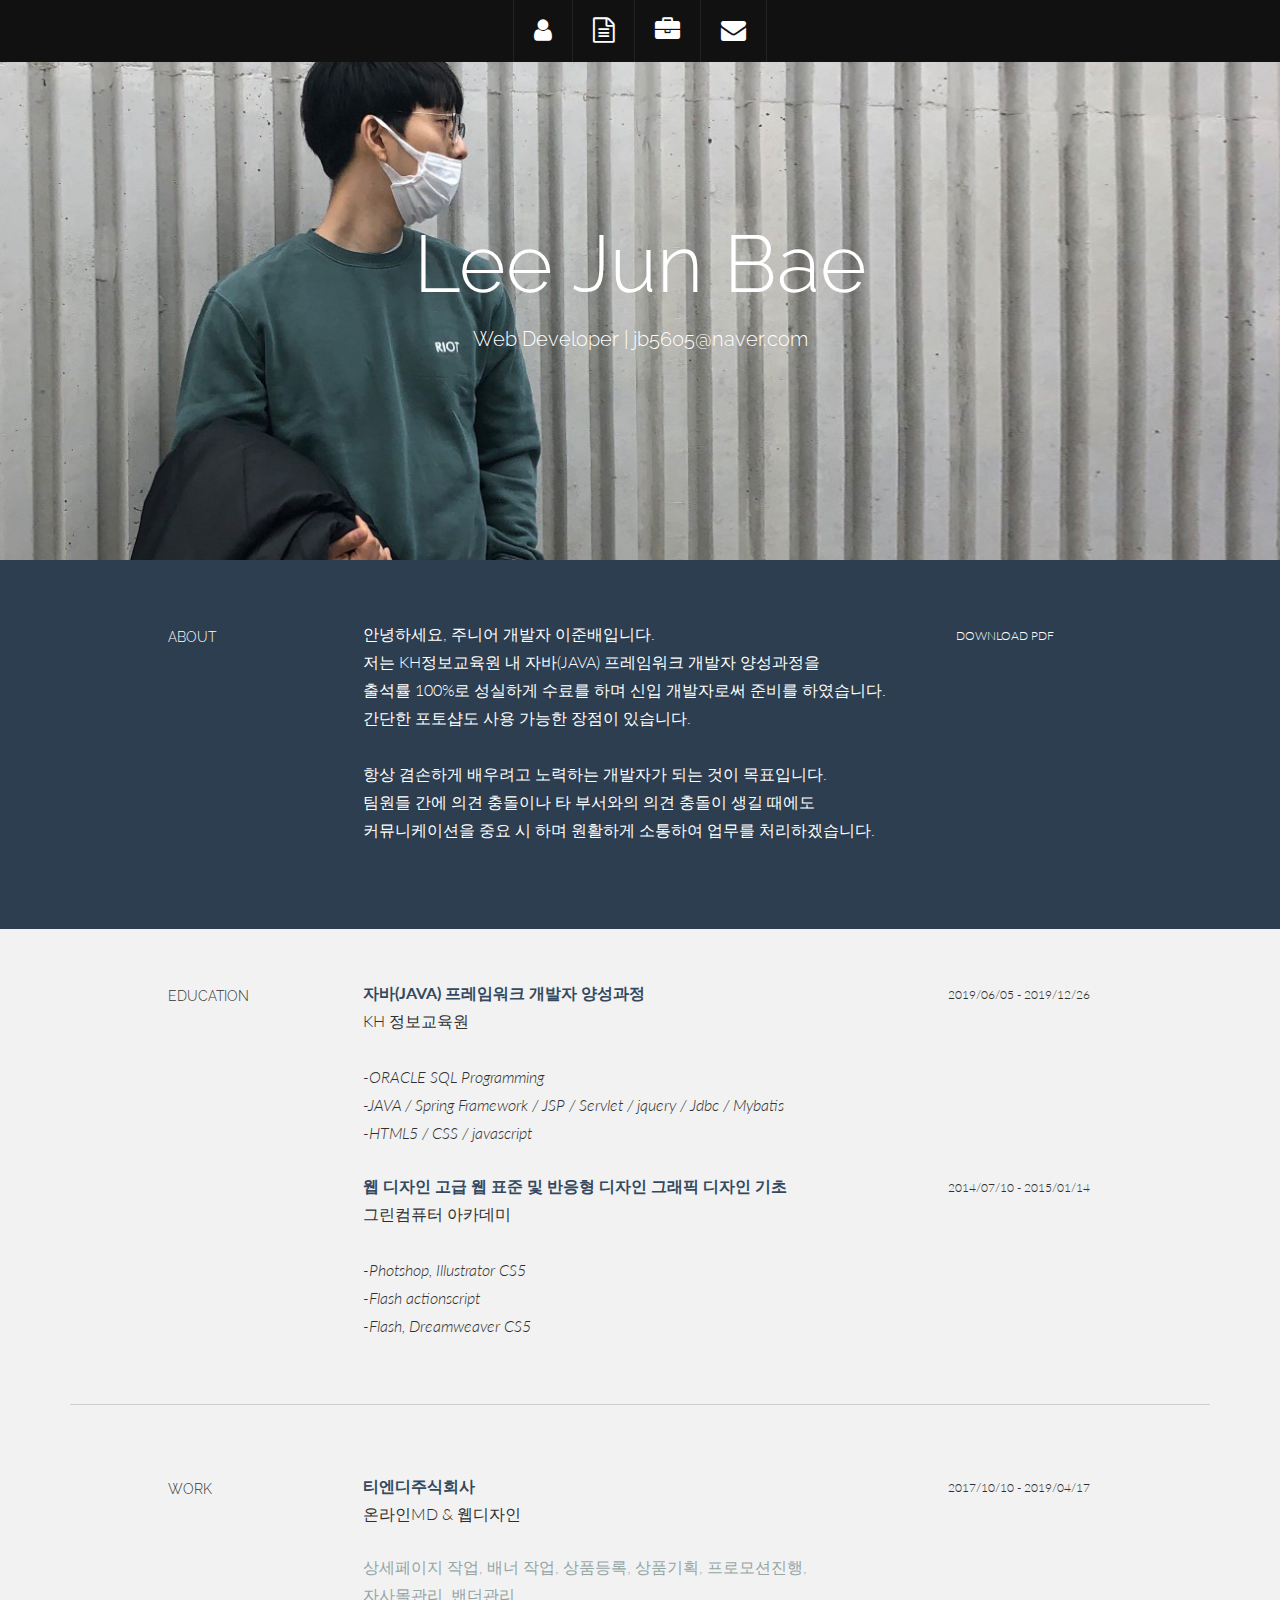
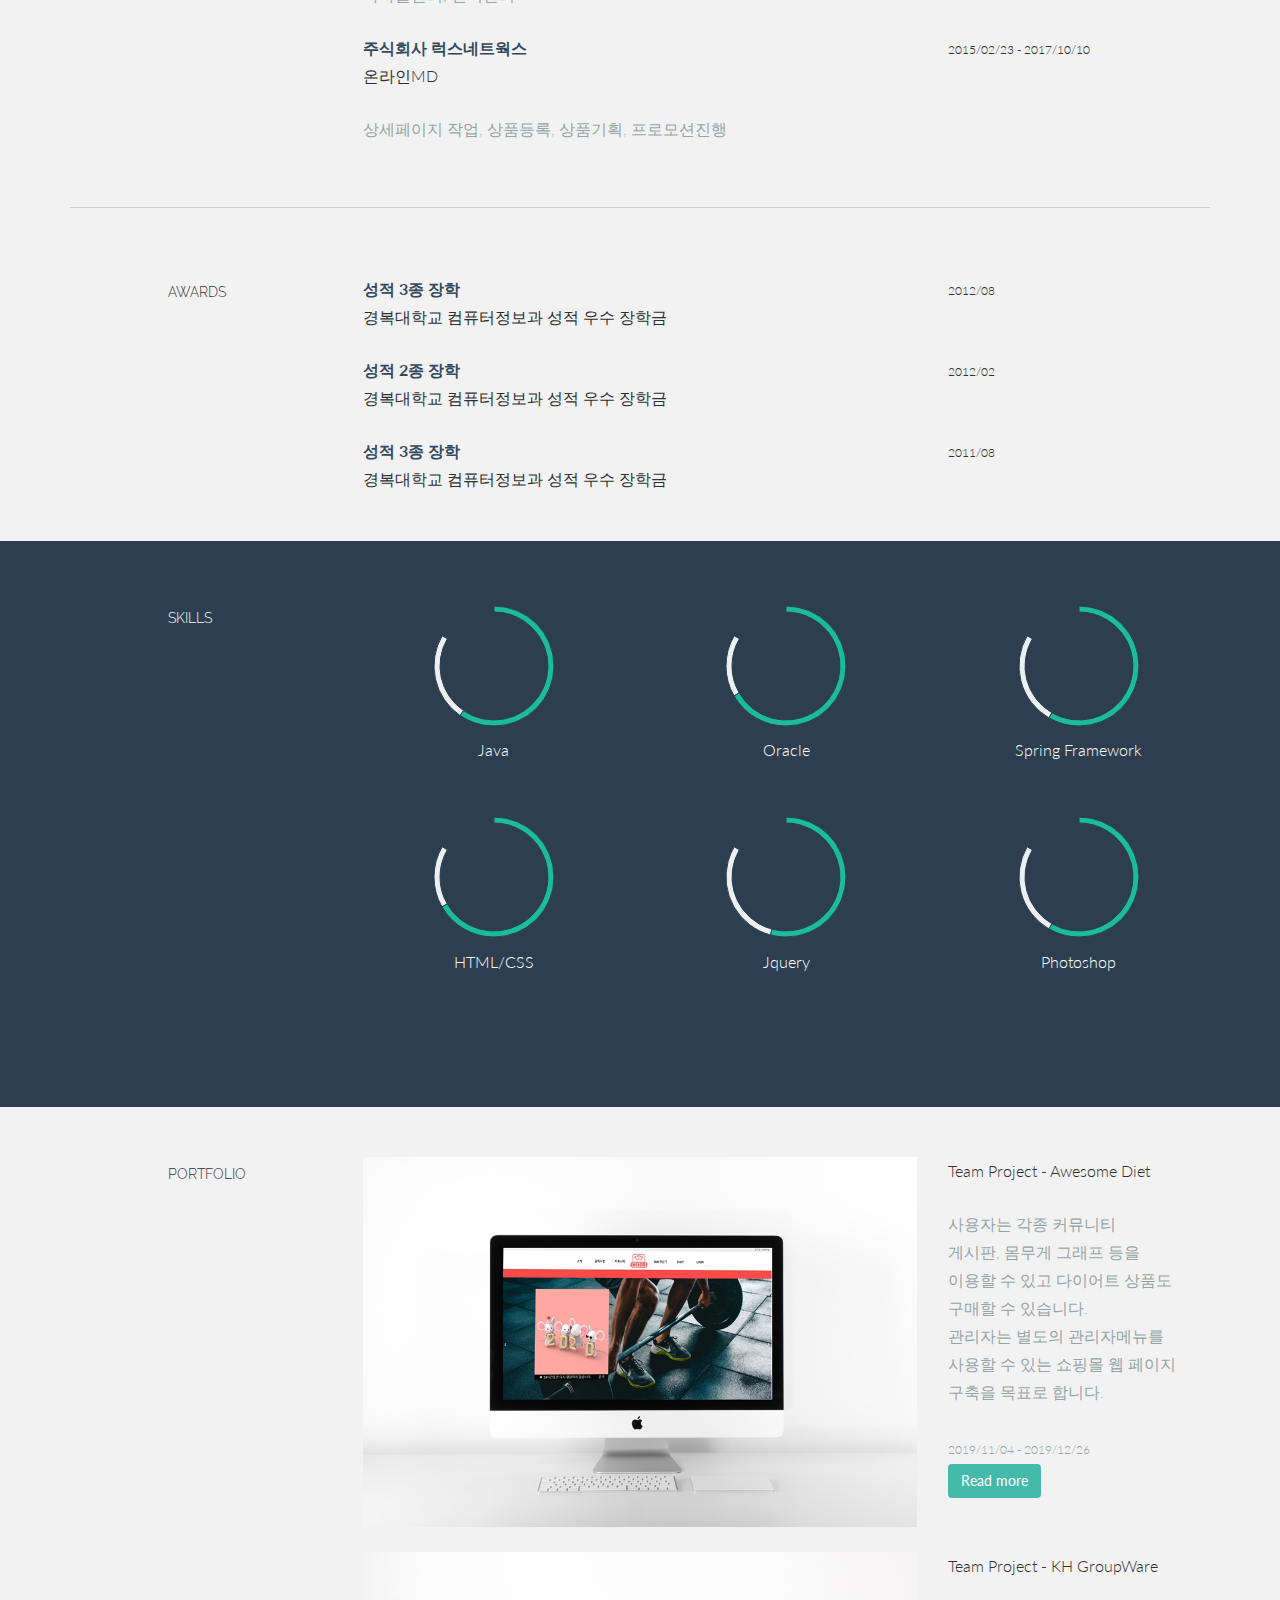
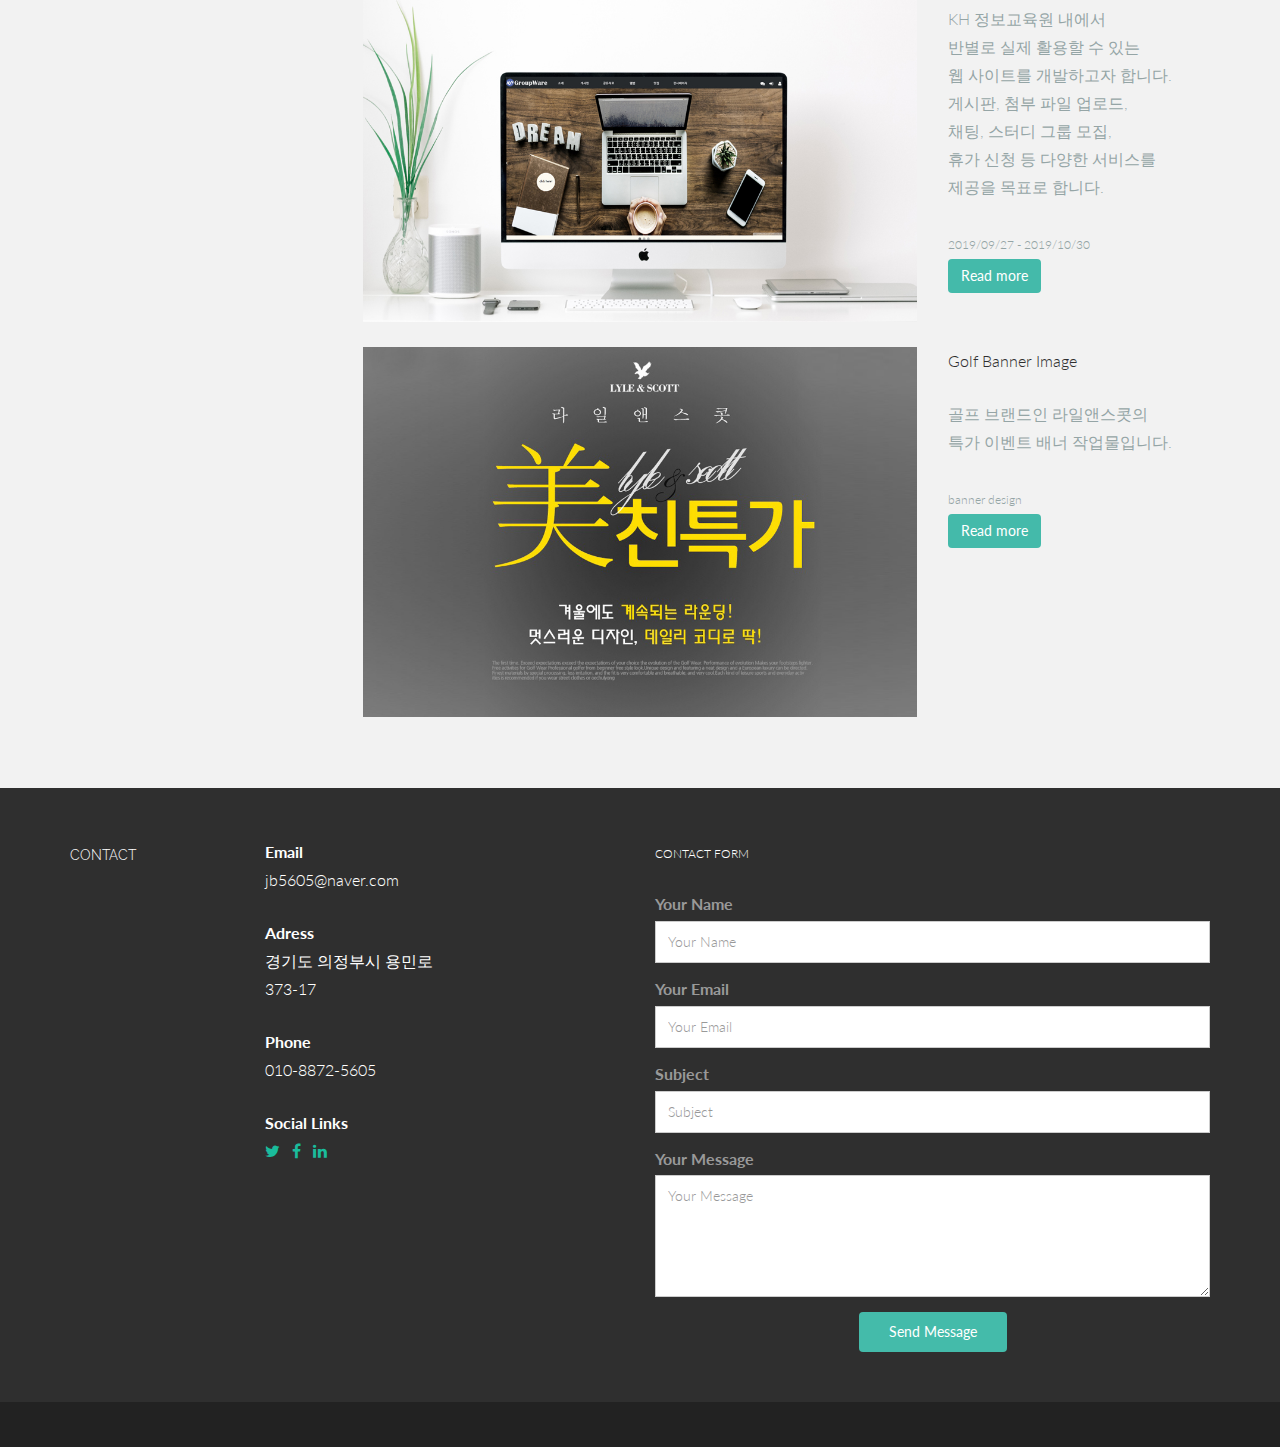
==== commit 617a9c20: "커밋 푸시" ====
--- a/index.html
+++ b/index.html
@@ -2,7 +2,7 @@
 <html lang="en">
 <head>
   <meta charset="utf-8">
-  <title>Kelvin - Bootstrap Resume Template</title>
+  <title>Lee Jun Bae - PORTFOLIO</title>
   <meta content="width=device-width, initial-scale=1.0" name="viewport">
   <meta content="" name="keywords">
   <meta content="" name="description">
@@ -18,7 +18,7 @@
   <link href="lib/bootstrap/css/bootstrap.min.css" rel="stylesheet">
 
   <!-- Libraries CSS Files -->
-  <link href="lib/font-awesome/css/font-awesome.min.css" rel="stylesheet">
+  <link href="lib/font-awesome/css/font-awesome.min.css" rel="stylesheet">  
 
   <!-- Main Stylesheet File -->
   <link href="css/style.css" rel="stylesheet">
@@ -330,6 +330,8 @@
                 사용할 수 있는 쇼핑몰 웹 페이지 <br>
                 구축을 목표로 합니다.<br/><br/>
               <sm><i class="icon-tag"></i> 2019/11/04 - 2019/12/26</sm>
+              <br>
+              <a href ="Awesome.html"><button class="btn btn-Read" style="background : rgb(68,186,170); color : white;">Read more</button></a>
             </more>
           </p>
         </div>
@@ -348,6 +350,8 @@
                 휴가 신청 등 다양한 서비스를 <br> 
                 제공을 목표로 합니다.<br/><br/>
               <sm><i class="icon-tag"></i> 2019/09/27 - 2019/10/30</sm>
+              <br>
+              <a href ="GroupWare.html"><button class="btn btn-Read" style="background : rgb(68,186,170); color : white;">Read more</button></a>
             </more>
           </p>
         </div>
@@ -360,6 +364,8 @@
           <p>
             <more>골프 브랜드인 라일앤스콧의<br> 특가 이벤트 배너 작업물입니다.<br/><br/>
               <sm><i class="icon-tag"></i> banner design</sm>
+              <br>
+              <a href ="Banner.html"><button class="btn btn-Read" style="background : rgb(68,186,170); color : white;">Read more</button></a>
             </more>
           </p>
         </div>
@@ -393,18 +399,18 @@
             </p>
             <p>
               <t>Social Links</t><br/>
-              <a href="#"><i class="fa fa-dribbble"></i></a>
+              <!-- <a href="#"><i class="fa fa-dribbble"></i></a> -->
               <a href="#"><i class="fa fa-twitter"></i></a>
               <a href="#"><i class="fa fa-facebook"></i></a>
               <a href="#"><i class="fa fa-linkedin"></i></a>
-              <a href="#"><i class="fa fa-apple"></i></a>
+              <!-- <a href="#"><i class="fa fa-apple"></i></a> -->
             </p>
           </div>
           <div class="col-lg-6">
             <p>
               <sm>CONTACT FORM</sm>
             </p>
-            <form class="contact-form php-mail-form" role="form" action="contactform/contactform.php" method="POST">
+            <form class="contact-form php-mail-form" role="form" action="https://script.google.com/macros/s/AKfycbwAuhIWOIEQ6xhea3Chp0HgPs1RCzUEcorEtbvPZQ/exec" method="POST">
 
               <div class="form-group">
                 <label for="contact-name">Your Name</label>
@@ -429,7 +435,7 @@
               </div>
 
               <div class="loading"></div>
-              <div class="error-message"></div>
+              <div class="error-message">send error!!</div>
               <div class="sent-message">Your message has been sent. Thank you!</div>
 
               <div class="form-send">
@@ -450,7 +456,7 @@
   <div id="copyrights">
     <div class="container">
       <p>
-        &copy; Copyrights <strong>Kelvin</strong>. All Rights Reserved
+        <!-- <strong>Lee Jun Bae</strong> -->
       </p>
       <div class="credits">
         <!--
@@ -459,7 +465,7 @@
           Buy the pro version with working PHP/AJAX contact form: https://templatemag.com/kelvin-bootstrap-resume-template/
           Licensing information: https://templatemag.com/license/
         -->
-        Created with Kelvin template by <a href="https://templatemag.com/">TemplateMag</a>
+        <!-- Created with Kelvin template by <a href="https://templatemag.com/">TemplateMag</a> -->
       </div>
     </div>
   </div>
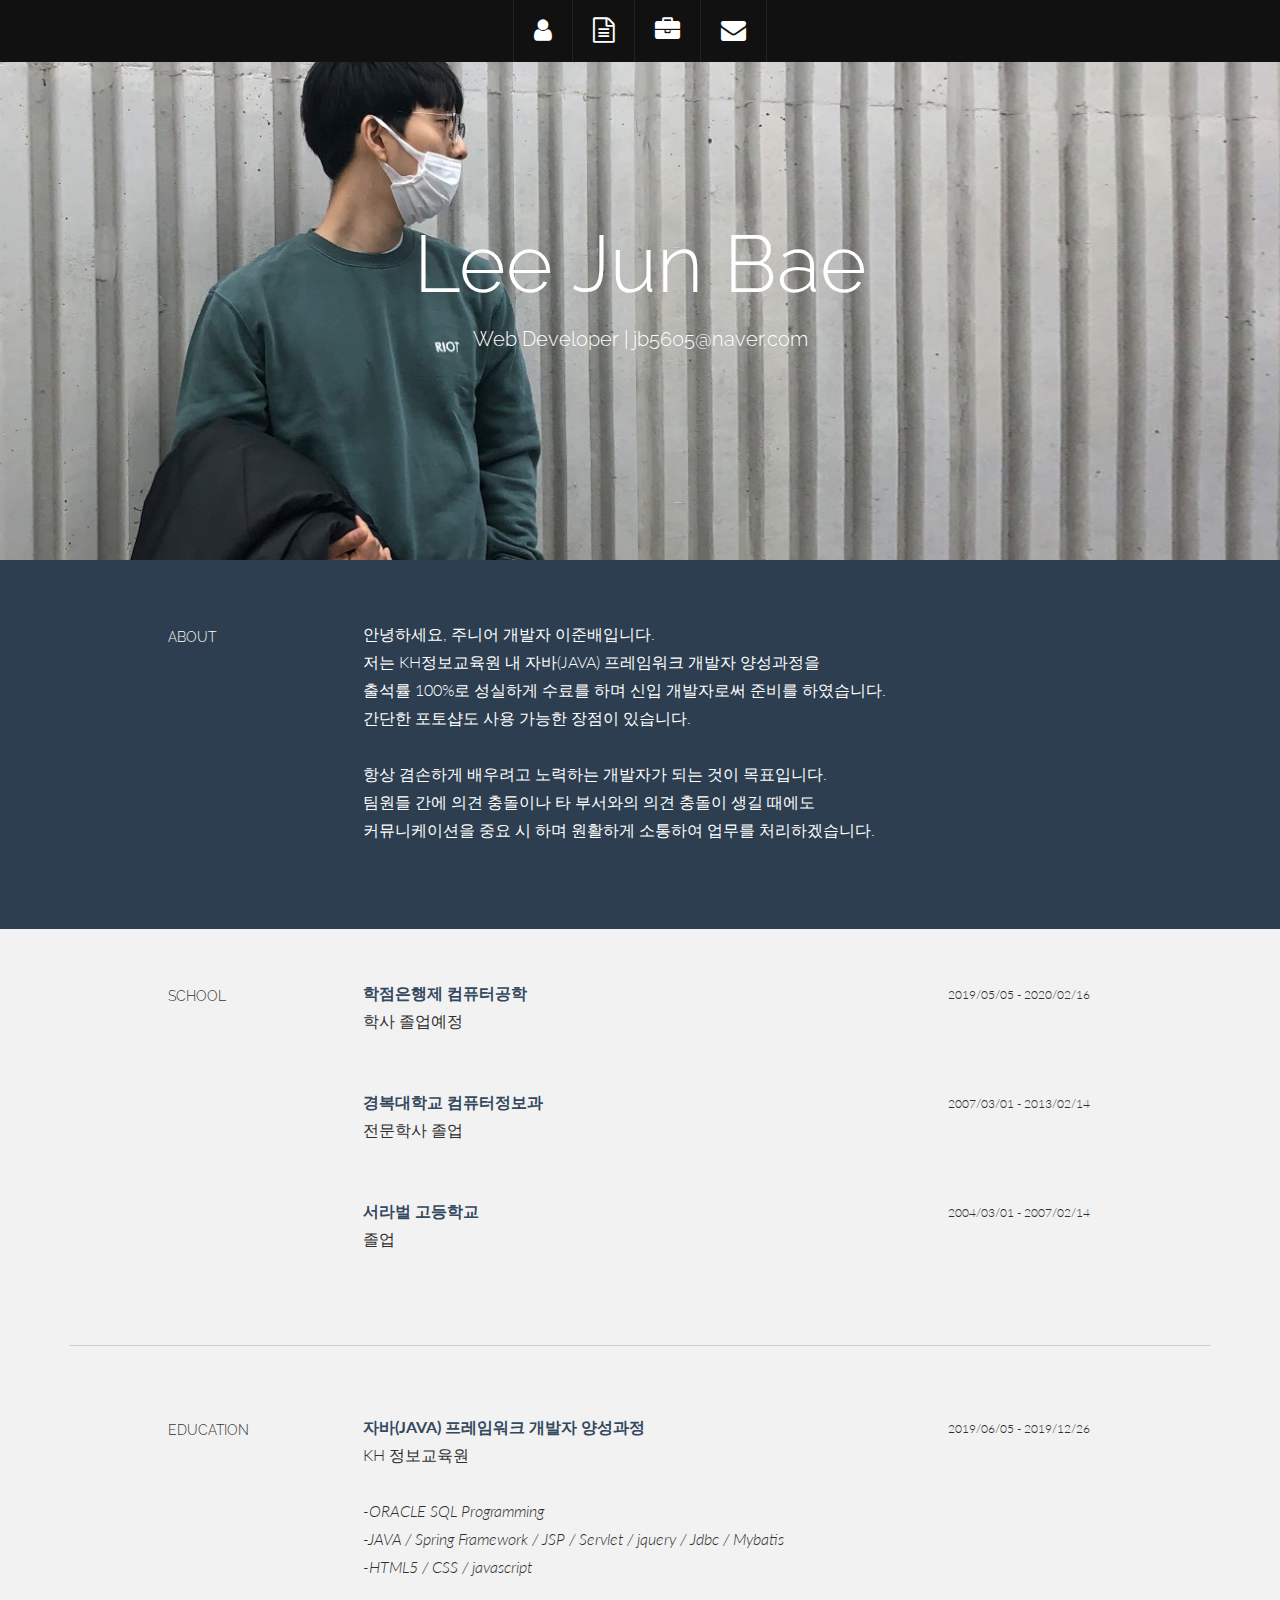
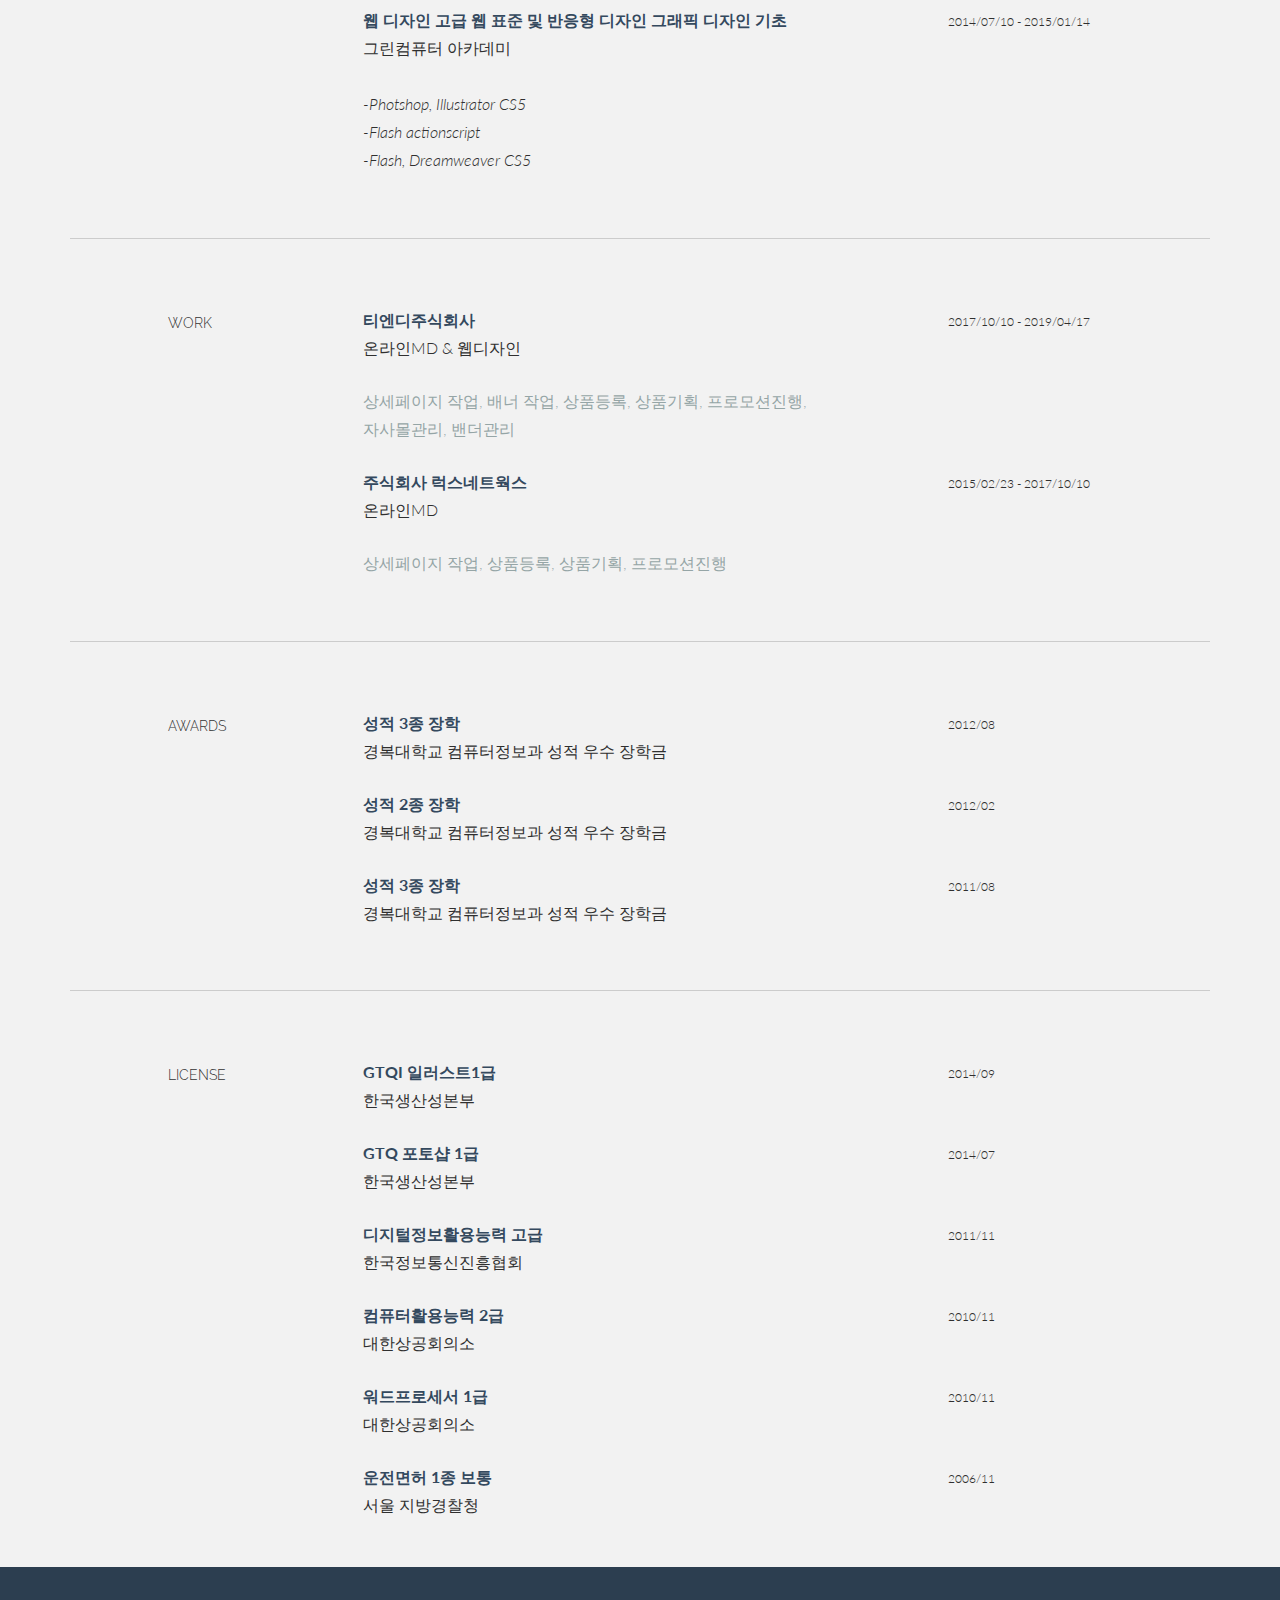
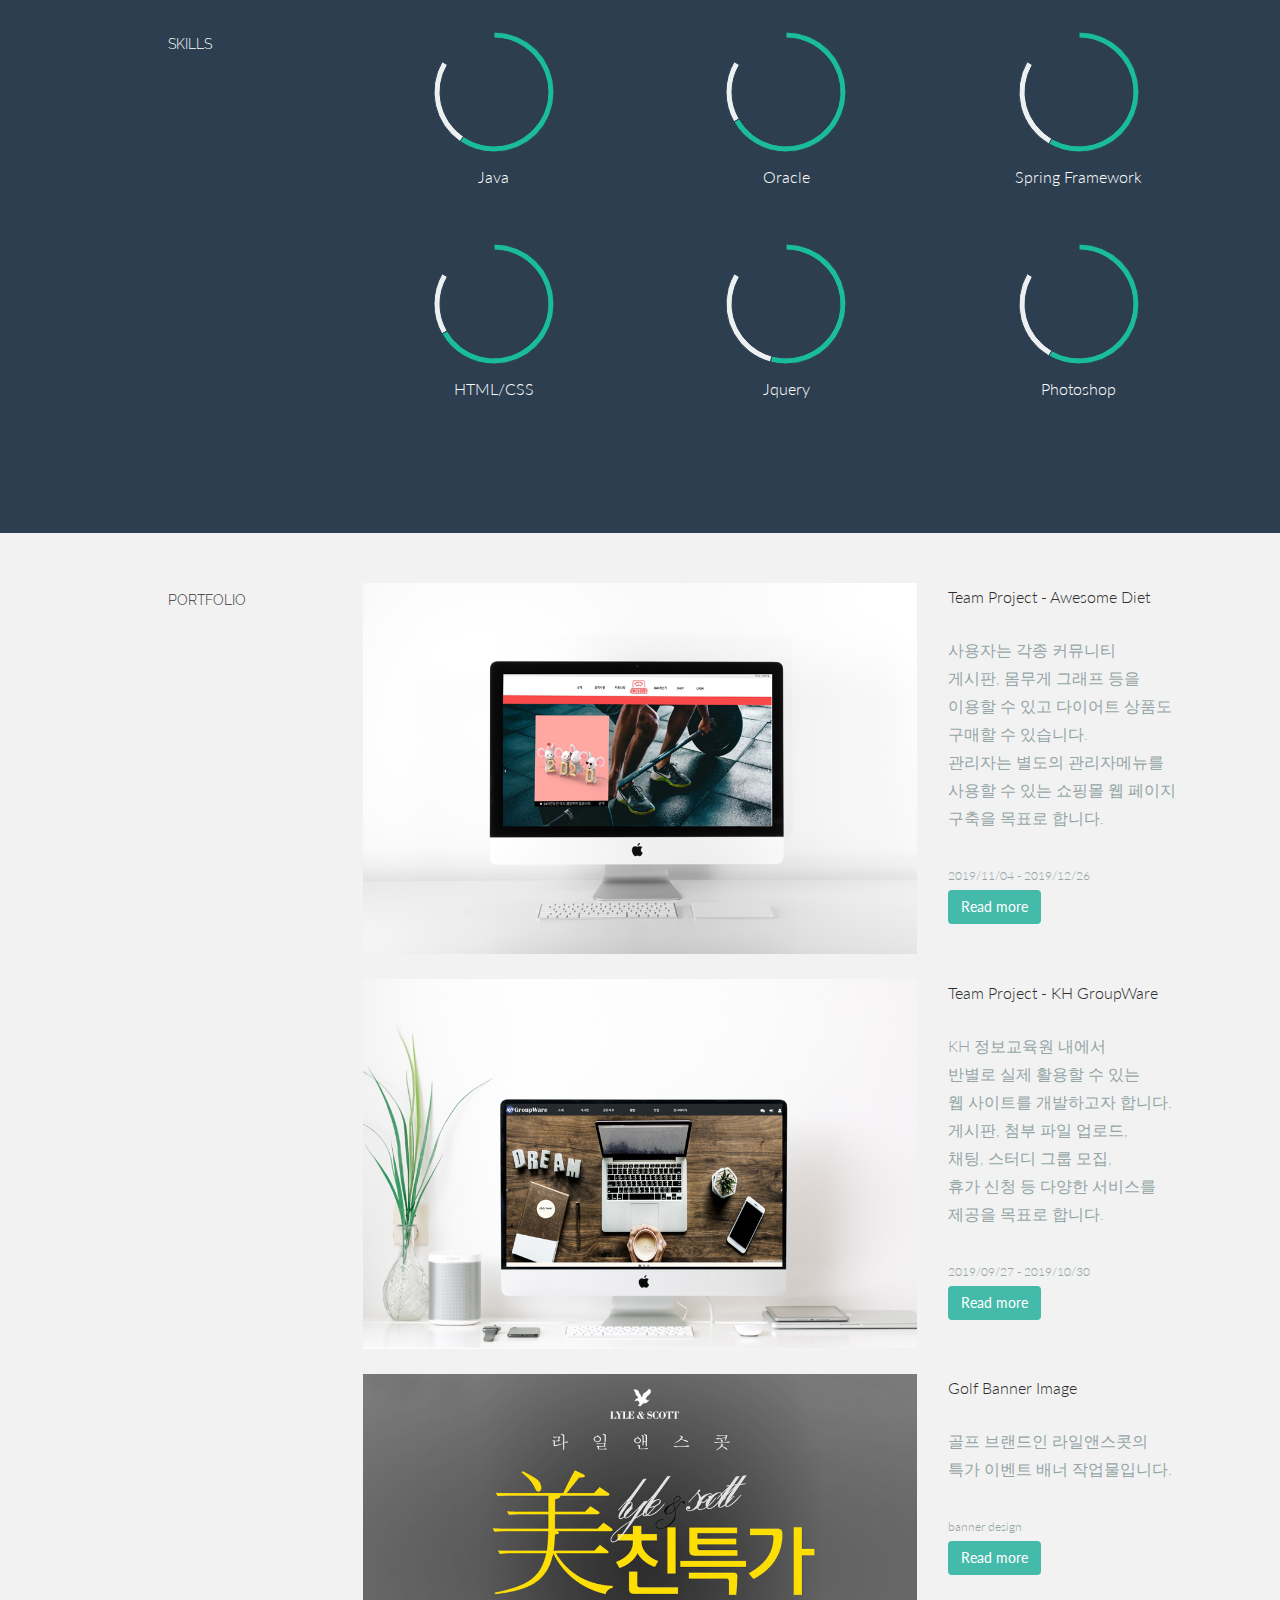
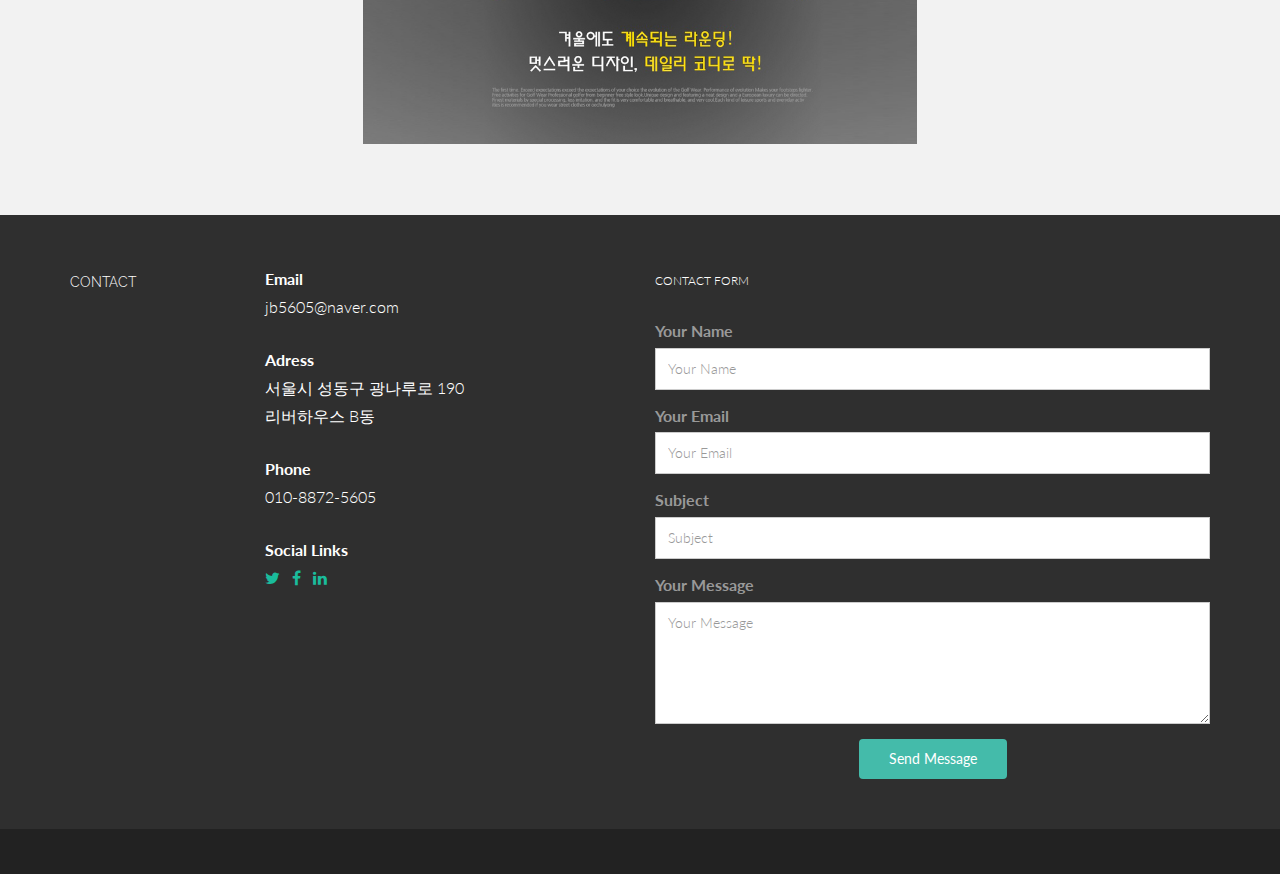
==== commit 267c6b85: "2020-01-24 커밋앤푸시" ====
--- a/index.html
+++ b/index.html
@@ -99,7 +99,7 @@
           </div>
           <div class="col-lg-3">
             <p><a href="#"><i class="icon-file"></i></a>
-              <sm>DOWNLOAD PDF</sm>
+              <!-- <sm>DOWNLOAD PDF</sm> -->
             </p>
           </div>
 
@@ -110,6 +110,61 @@
     </div>
     <!--/ #intro -->
   </section>
+
+
+  <section id="resume" name="resume">
+    <!--school DESCRIPTION -->
+    <div class="container desc">
+      <div class="row">
+
+        <div class="col-lg-2 col-lg-offset-1">
+          <h5>SCHOOL</h5>
+        </div>
+        <div class="col-lg-6">
+          <p>
+            <t>학점은행제 컴퓨터공학</t><br/> 학사 졸업예정 <br/><br> 
+            
+          </p>
+        </div>
+        <div class="col-lg-3">
+          <p>
+             <sm>2019/05/05 - 2020/02/16</sm><br/>
+            <!-- <imp>
+              <sm>IN PROGRESS</sm>
+            </imp>  -->
+          </p>
+        </div>
+
+        <div class="col-lg-6 col-lg-offset-3">
+          <p>
+            <t>경복대학교 컴퓨터정보과</t><br/> 전문학사 졸업 <br/> <br>
+          </p>
+        </div>
+        <div class="col-lg-3">
+          <p>
+             <sm>2007/03/01 - 2013/02/14</sm> 
+          </p>
+        </div>
+
+        <div class="col-lg-6 col-lg-offset-3">
+          <p>
+            <t>서라벌 고등학교</t><br/> 졸업 <br/> <br>
+          </p>
+        </div>
+        <div class="col-lg-3">
+          <p>
+             <sm>2004/03/01 - 2007/02/14</sm> 
+          </p>
+        </div>
+
+      </div>
+      <!--/.row -->
+      <br>
+      <hr>
+    </div>
+    <!--/.container -->
+  </section>
+
 
 
   <section id="resume" name="resume">
@@ -253,6 +308,101 @@
           </p>
         </div>
 
+
+    </div>
+    <!--/.row -->
+    <br>
+    <hr>
+  </div>
+  <!--/.container -->
+
+  <!--자격증 DESCRIPTION -->
+  <div class="container desc">
+    <div class="row">
+      <div class="col-lg-2 col-lg-offset-1">
+        <h5>LICENSE</h5>
+      </div>
+      <div class="col-lg-6">
+        <p>
+          <t>GTQI 일러스트1급</t><br/> 한국생산성본부 <br/>
+        </p>
+      </div>
+      <div class="col-lg-3">
+        <p>
+          <sm>2014/09</sm>
+        </p>
+      </div>
+
+      <div class="col-lg-6 col-lg-offset-3">
+        <p>
+          <t>GTQ 포토샵 1급</t><br/> 한국생산성본부
+        </p>
+        <p>
+          <!-- <more>Lorem Ipsum is simply dummy text of the printing and typesetting industry. Lorem Ipsum has been the industry's standard dummy text ever since the 1500s, when an unknown printer took a galley of type and scrambled it to make a type specimen book.</more> -->
+        </p>
+      </div>
+      <div class="col-lg-3">
+        <p>
+          <sm>2014/07</sm>
+        </p>
+      </div>
+
+
+      <div class="col-lg-6 col-lg-offset-3">
+          <p>
+            <t>디지털정보활용능력 고급</t><br/> 한국정보통신진흥협회
+          </p>
+          <p>
+            <!-- <more>Lorem Ipsum is simply dummy text of the printing and typesetting industry. Lorem Ipsum has been the industry's standard dummy text ever since the 1500s, when an unknown printer took a galley of type and scrambled it to make a type specimen book.</more> -->
+          </p>
+        </div>
+        <div class="col-lg-3">
+          <p>
+            <sm>2011/11</sm>
+          </p>
+        </div>
+
+        <div class="col-lg-6 col-lg-offset-3">
+          <p>
+            <t>컴퓨터활용능력 2급</t><br/> 대한상공회의소
+          </p>
+          <p>
+            <!-- <more>Lorem Ipsum is simply dummy text of the printing and typesetting industry. Lorem Ipsum has been the industry's standard dummy text ever since the 1500s, when an unknown printer took a galley of type and scrambled it to make a type specimen book.</more> -->
+          </p>
+        </div>
+        <div class="col-lg-3">
+          <p>
+            <sm>2010/11</sm>
+          </p>
+        </div>
+
+        <div class="col-lg-6 col-lg-offset-3">
+          <p>
+            <t>워드프로세서 1급</t><br/> 대한상공회의소
+          </p>
+          <p>
+            <!-- <more>Lorem Ipsum is simply dummy text of the printing and typesetting industry. Lorem Ipsum has been the industry's standard dummy text ever since the 1500s, when an unknown printer took a galley of type and scrambled it to make a type specimen book.</more> -->
+          </p>
+        </div>
+        <div class="col-lg-3">
+          <p>
+            <sm>2010/11</sm>
+          </p>
+        </div>
+
+        <div class="col-lg-6 col-lg-offset-3">
+          <p>
+            <t>운전면허 1종 보통</t><br/> 서울 지방경찰청
+          </p>
+          <p>
+            <!-- <more>Lorem Ipsum is simply dummy text of the printing and typesetting industry. Lorem Ipsum has been the industry's standard dummy text ever since the 1500s, when an unknown printer took a galley of type and scrambled it to make a type specimen book.</more> -->
+          </p>
+        </div>
+        <div class="col-lg-3">
+          <p>
+            <sm>2006/11</sm>
+          </p>
+        </div>
 
     </div>
     <!--/.row -->
@@ -392,7 +542,7 @@
               <t>Email</t><br/> jb5605@naver.com <br/>
             </p>
             <p>
-              <t>Adress</t><br/> 경기도 의정부시 용민로 <br/> 373-17 <br/>
+              <t>Adress</t><br/> 서울시 성동구 광나루로 190 <br/> 리버하우스 B동 <br/>
             </p>
             <p>
               <t>Phone</t><br/> 010-8872-5605 <br/>
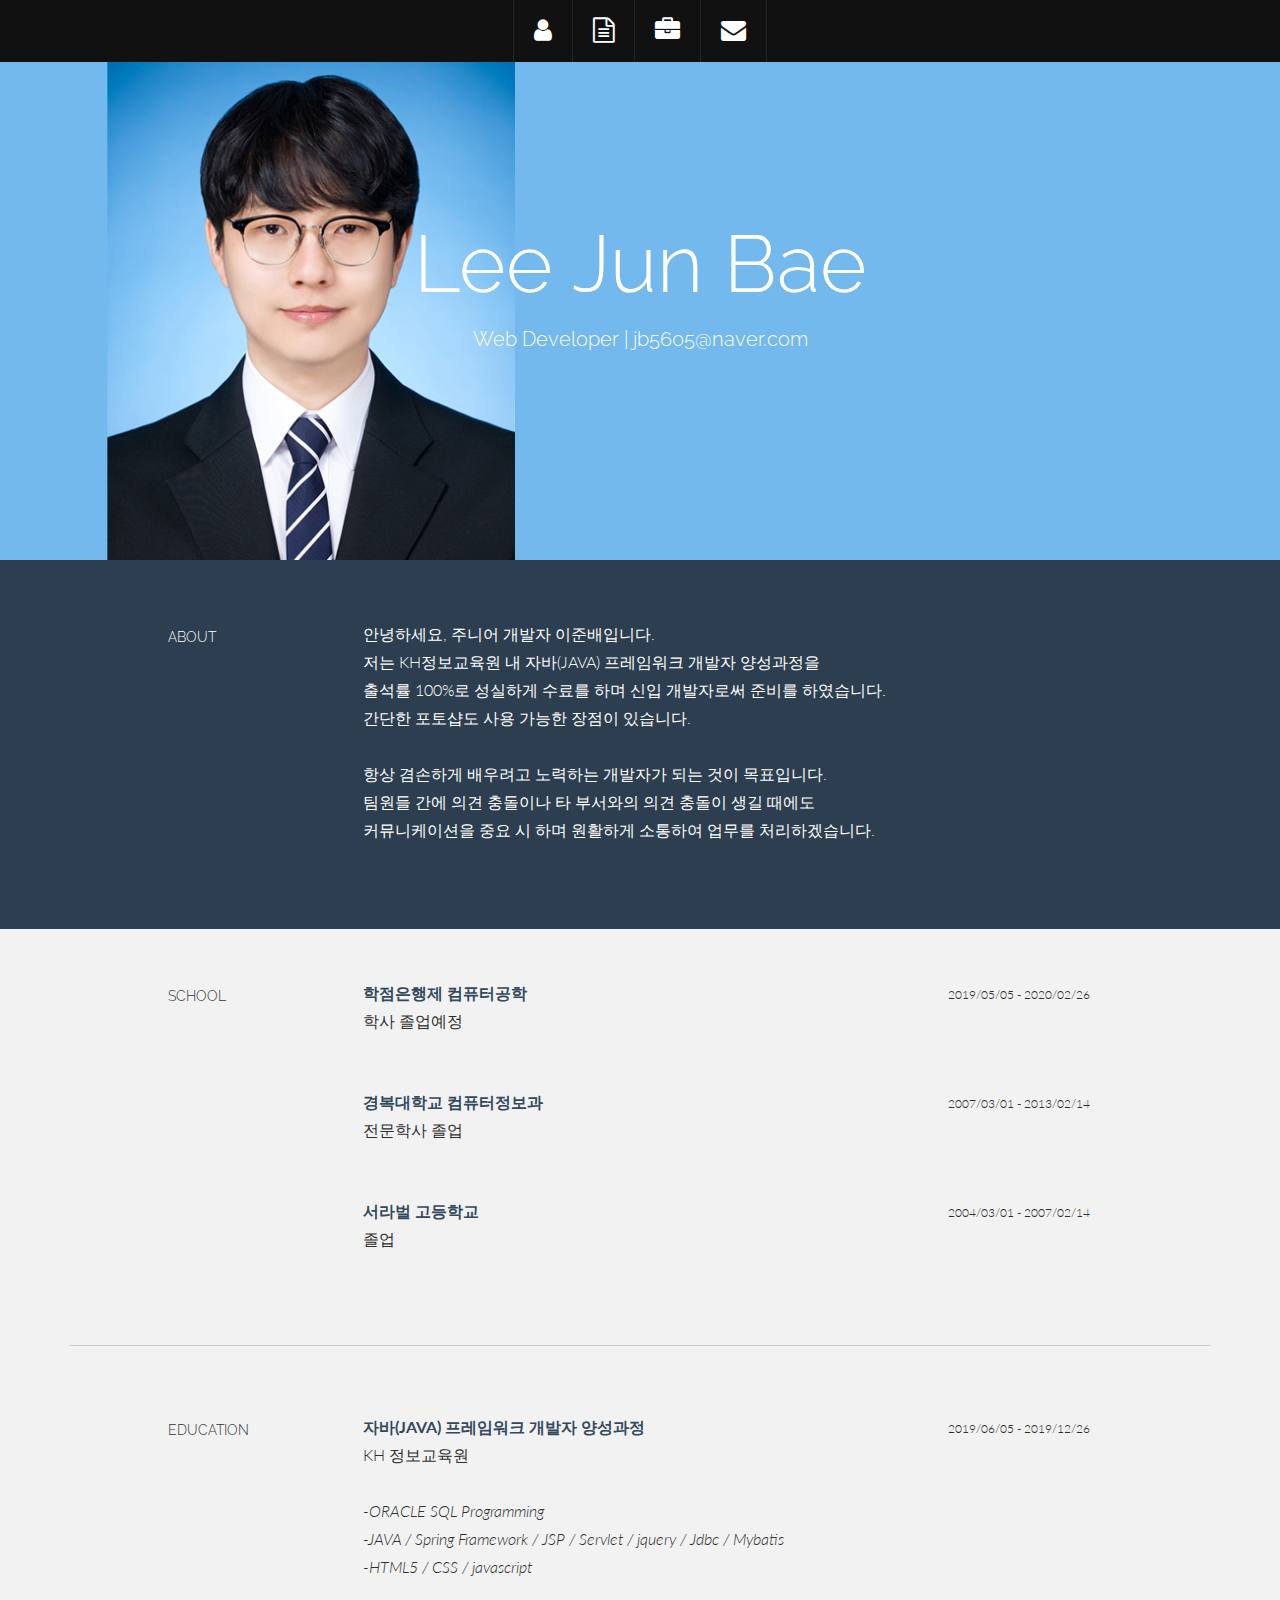
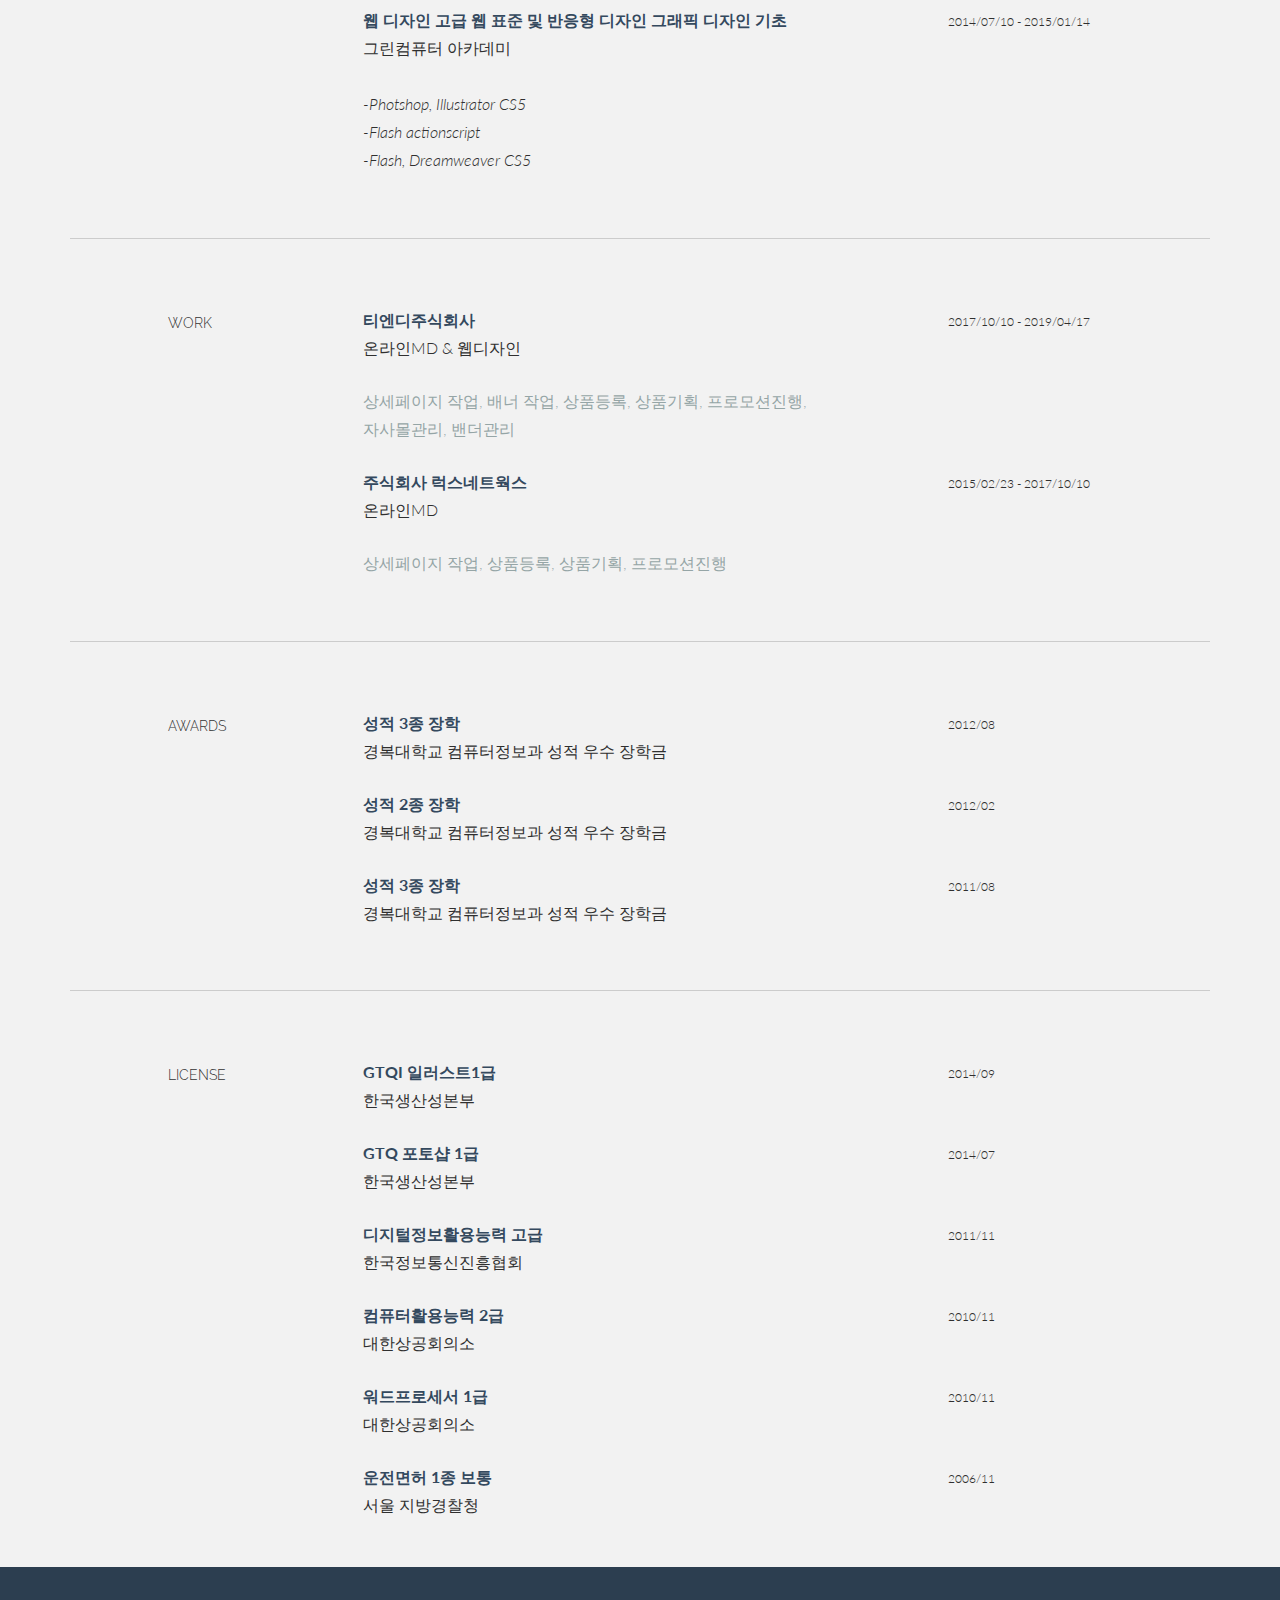
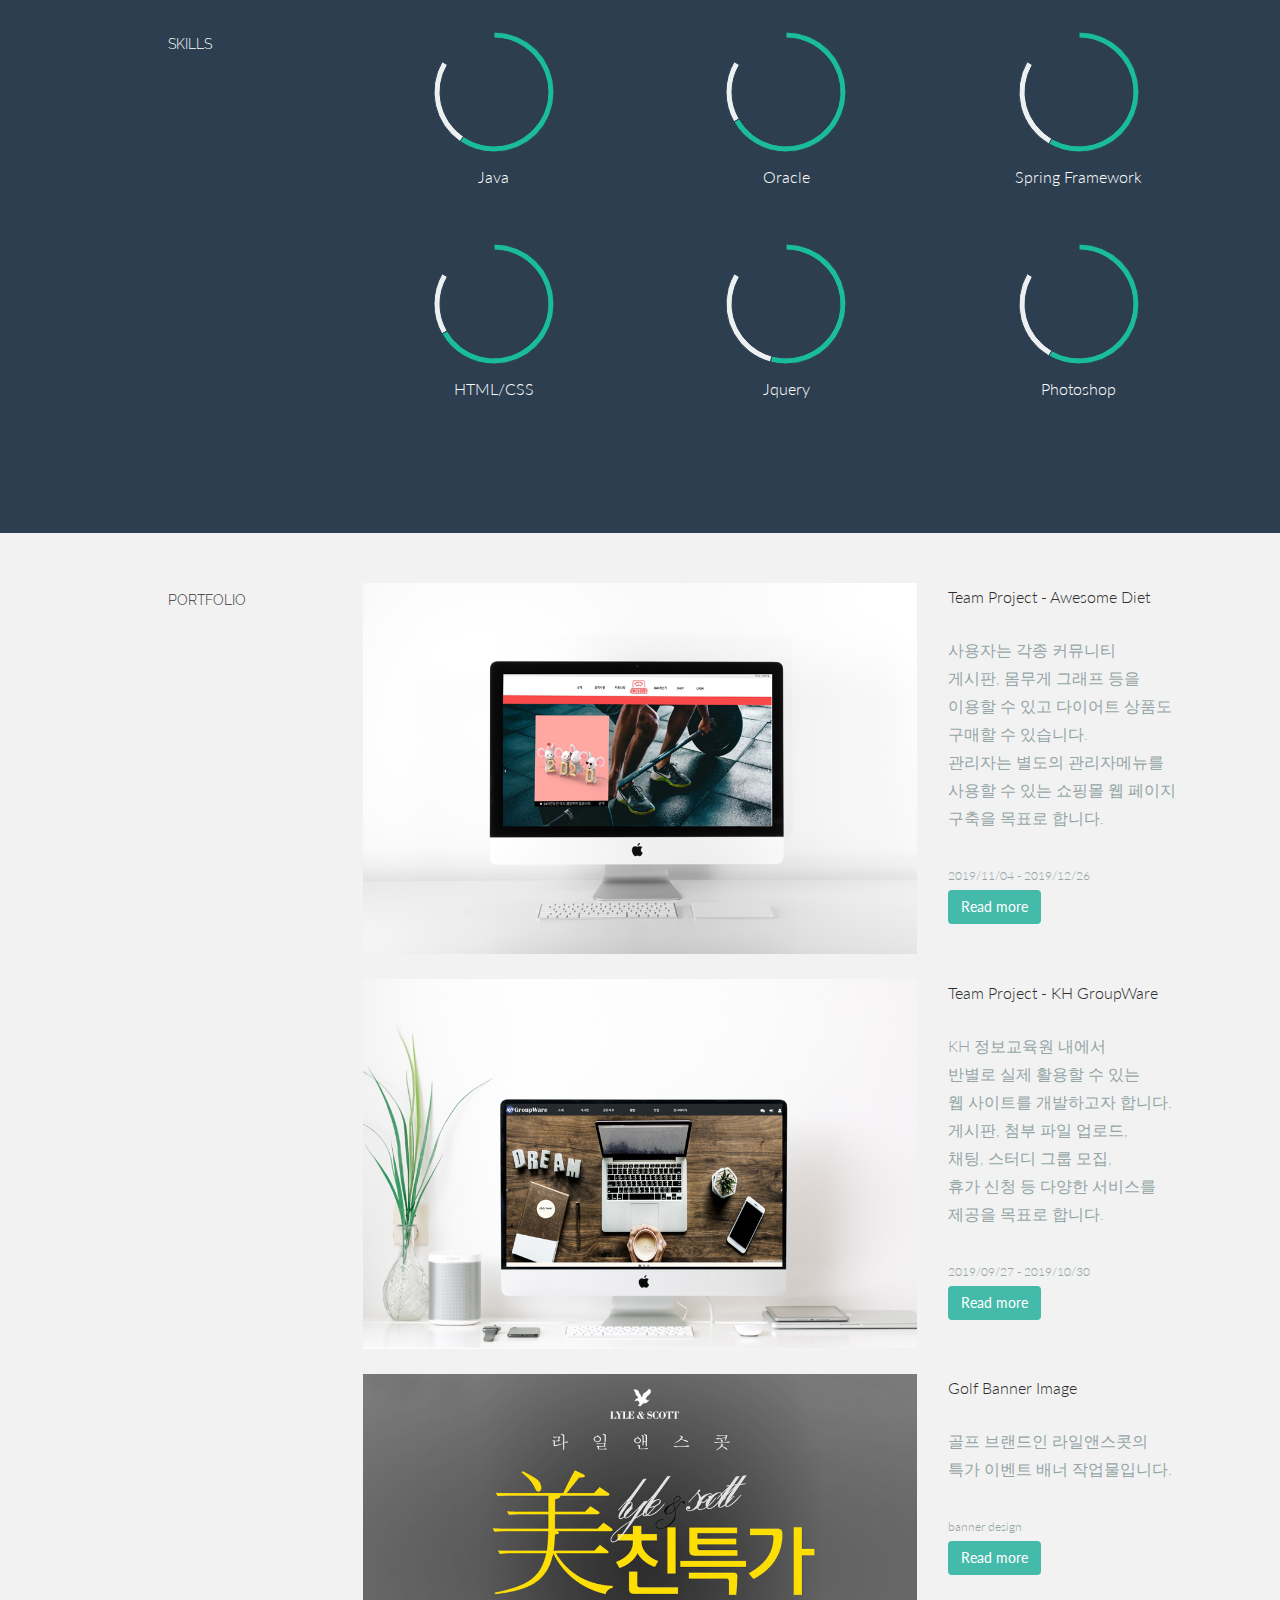
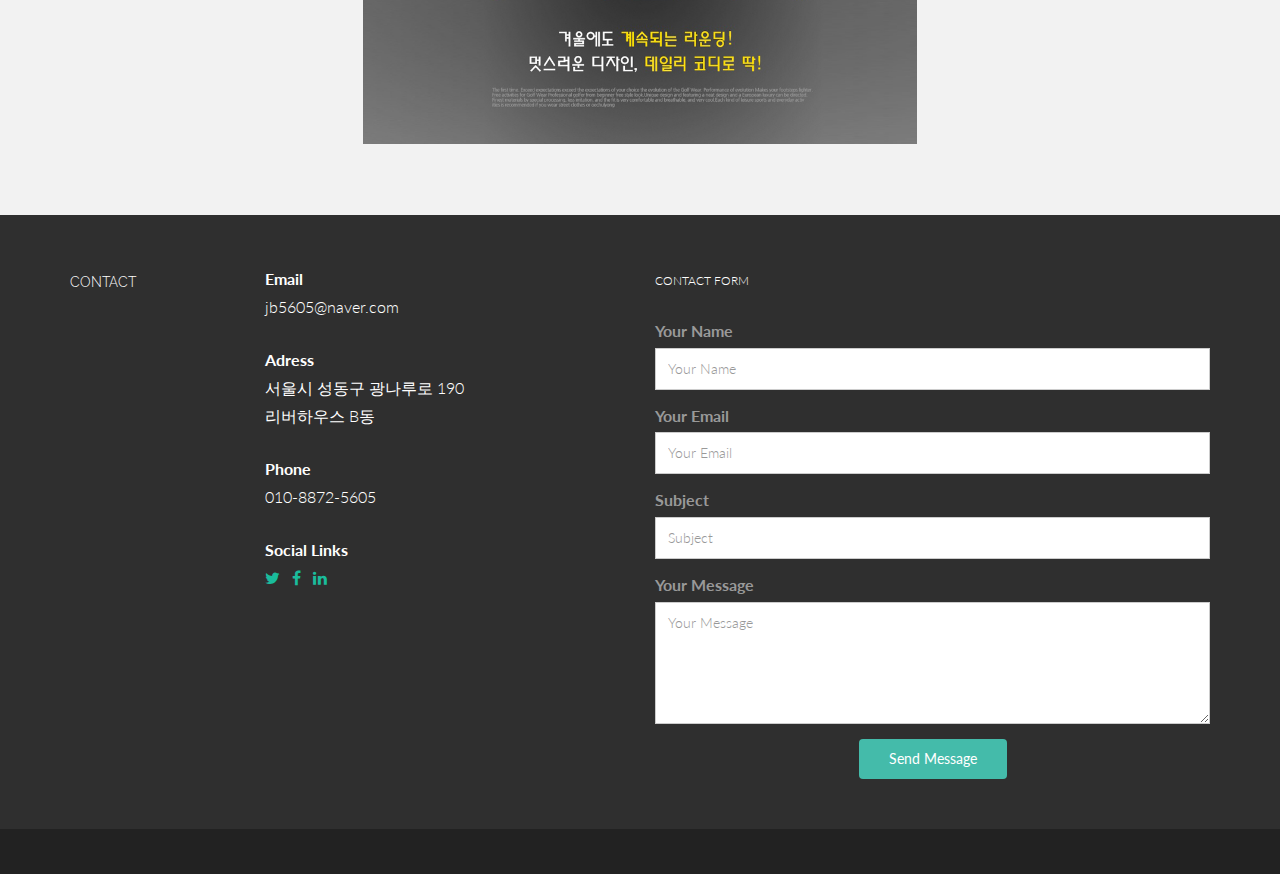
==== commit 062bba69: "Update index.html" ====
--- a/index.html
+++ b/index.html
@@ -128,7 +128,7 @@
         </div>
         <div class="col-lg-3">
           <p>
-             <sm>2019/05/05 - 2020/02/16</sm><br/>
+             <sm>2019/05/05 - 2020/02/26</sm><br/>
             <!-- <imp>
               <sm>IN PROGRESS</sm>
             </imp>  -->
--- a/css/style.css
+++ b/css/style.css
@@ -156,7 +156,7 @@
 /* Header Wrap */
 
 #headerwrap {
-  background: url(../img/me2.jpg) no-repeat center top;
+  background: url(../img/me3.jpg) no-repeat center top;
   margin-top: 60px;
   padding-top: 140px;
   text-align: center;
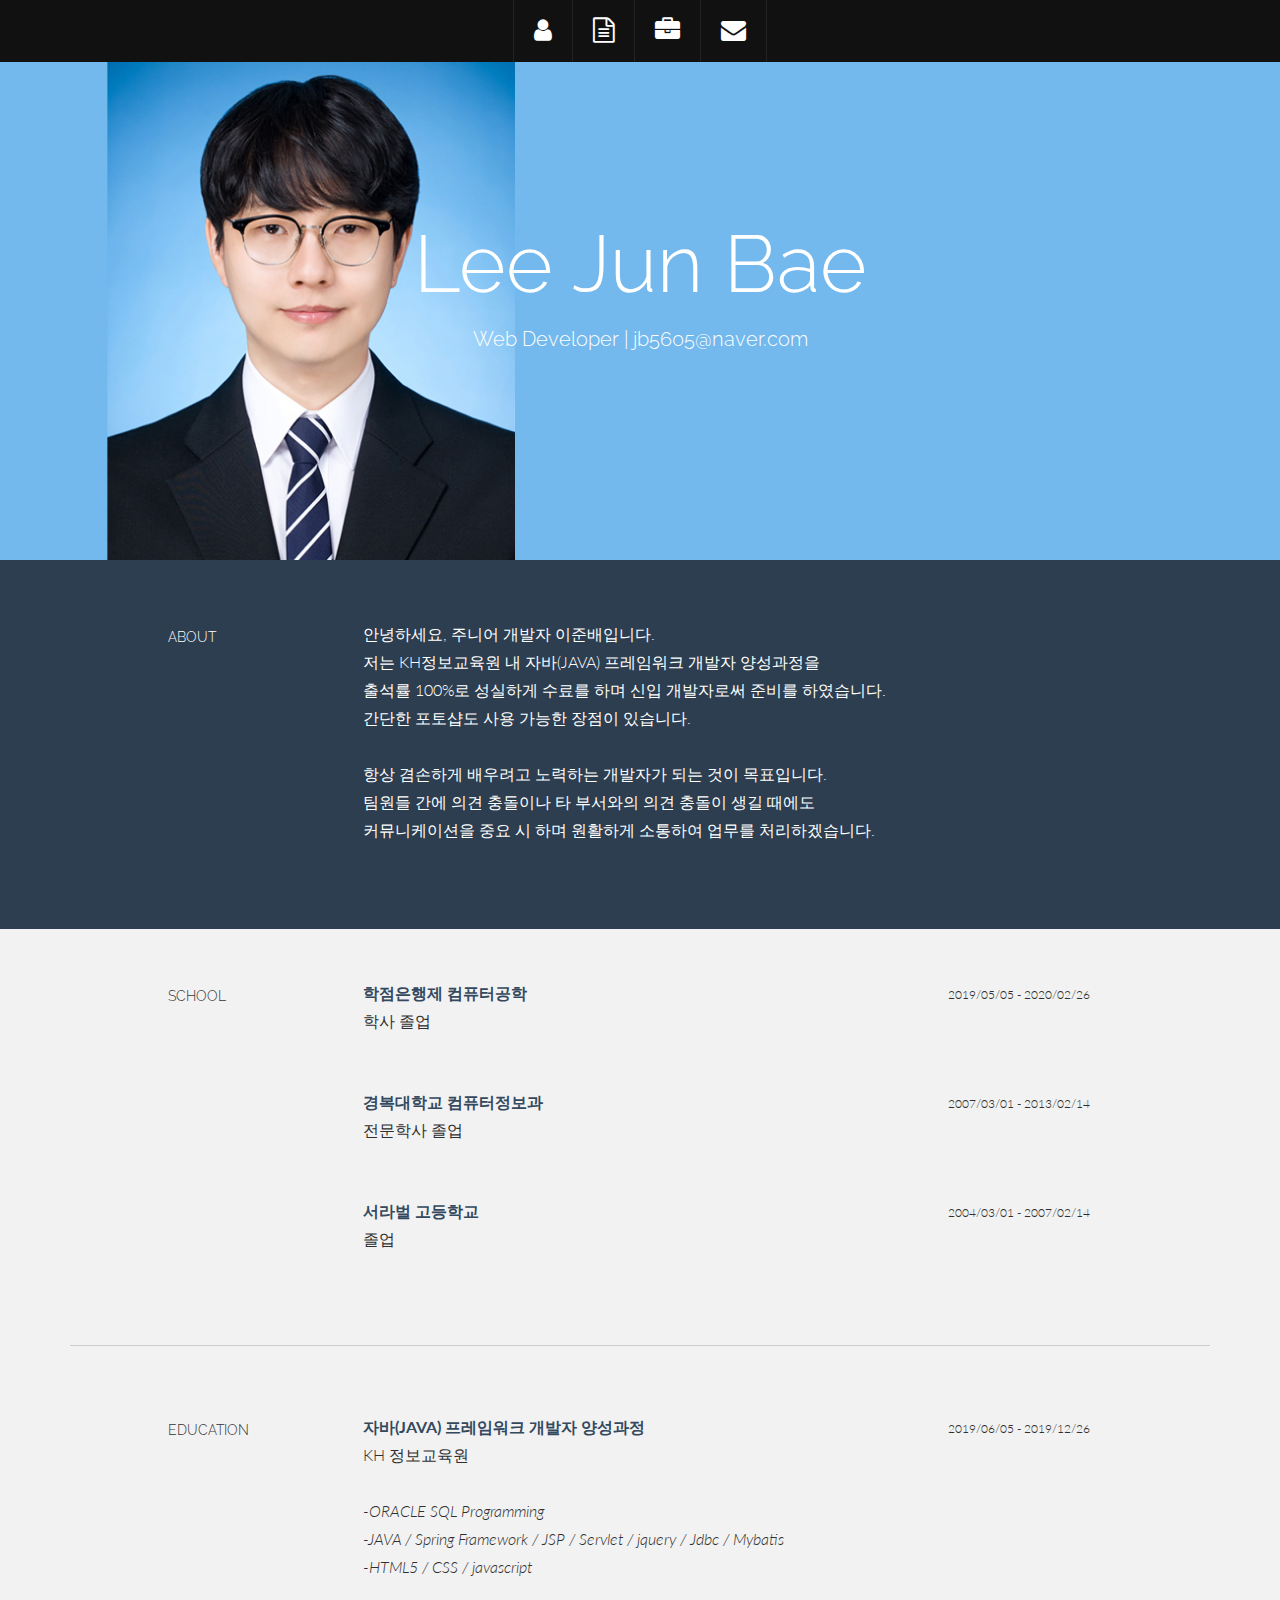
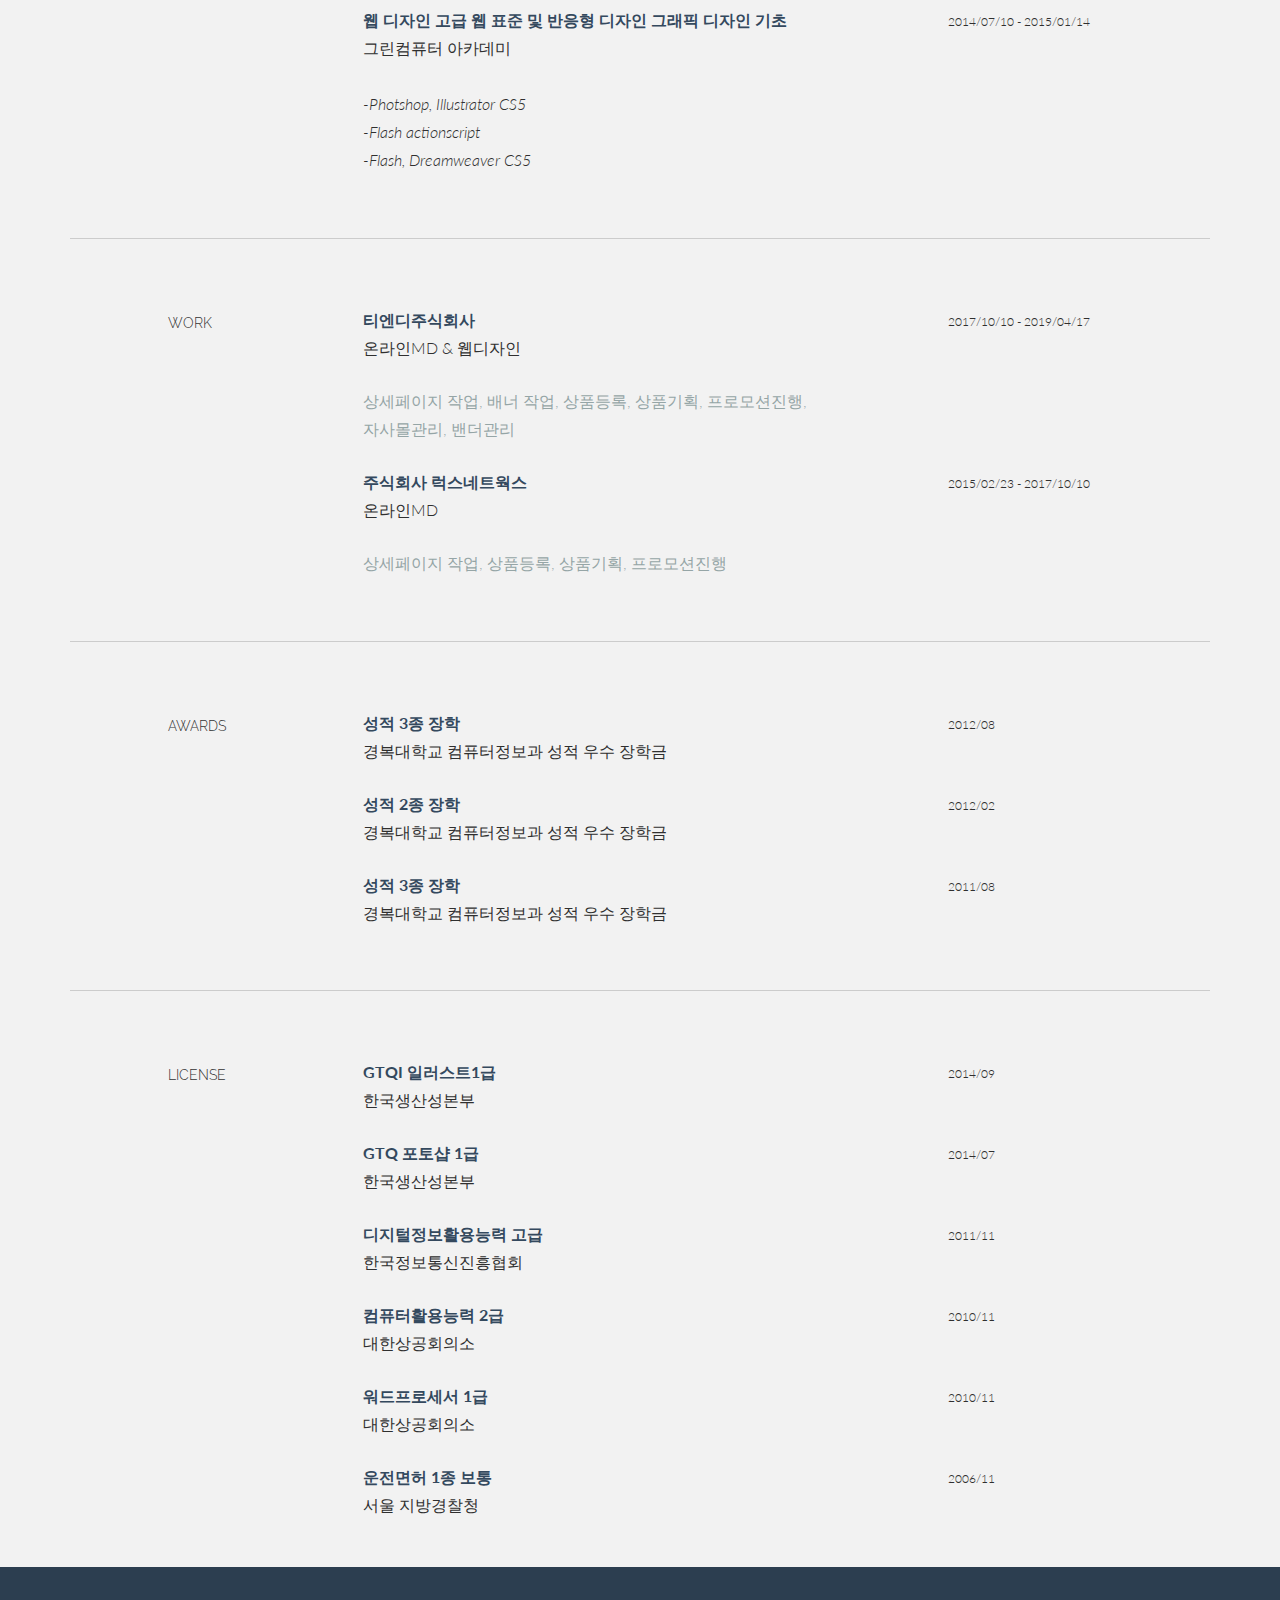
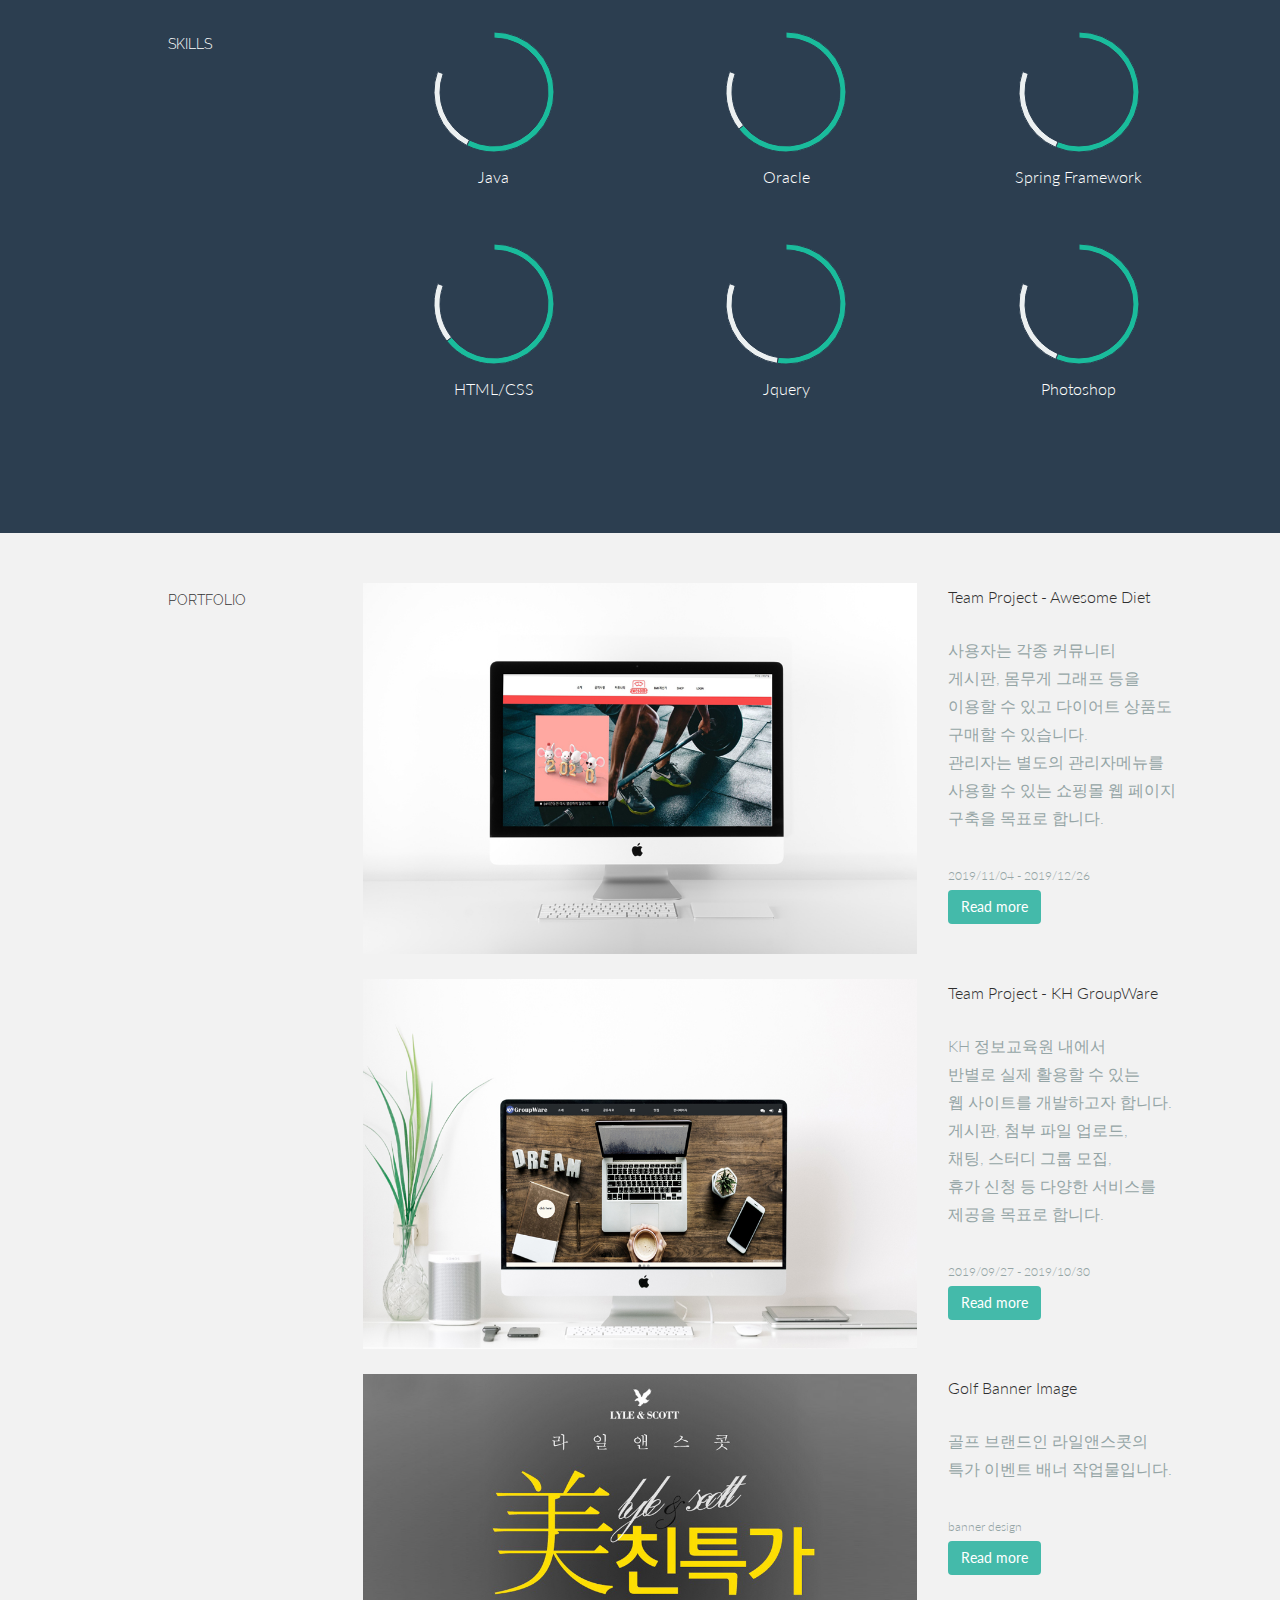
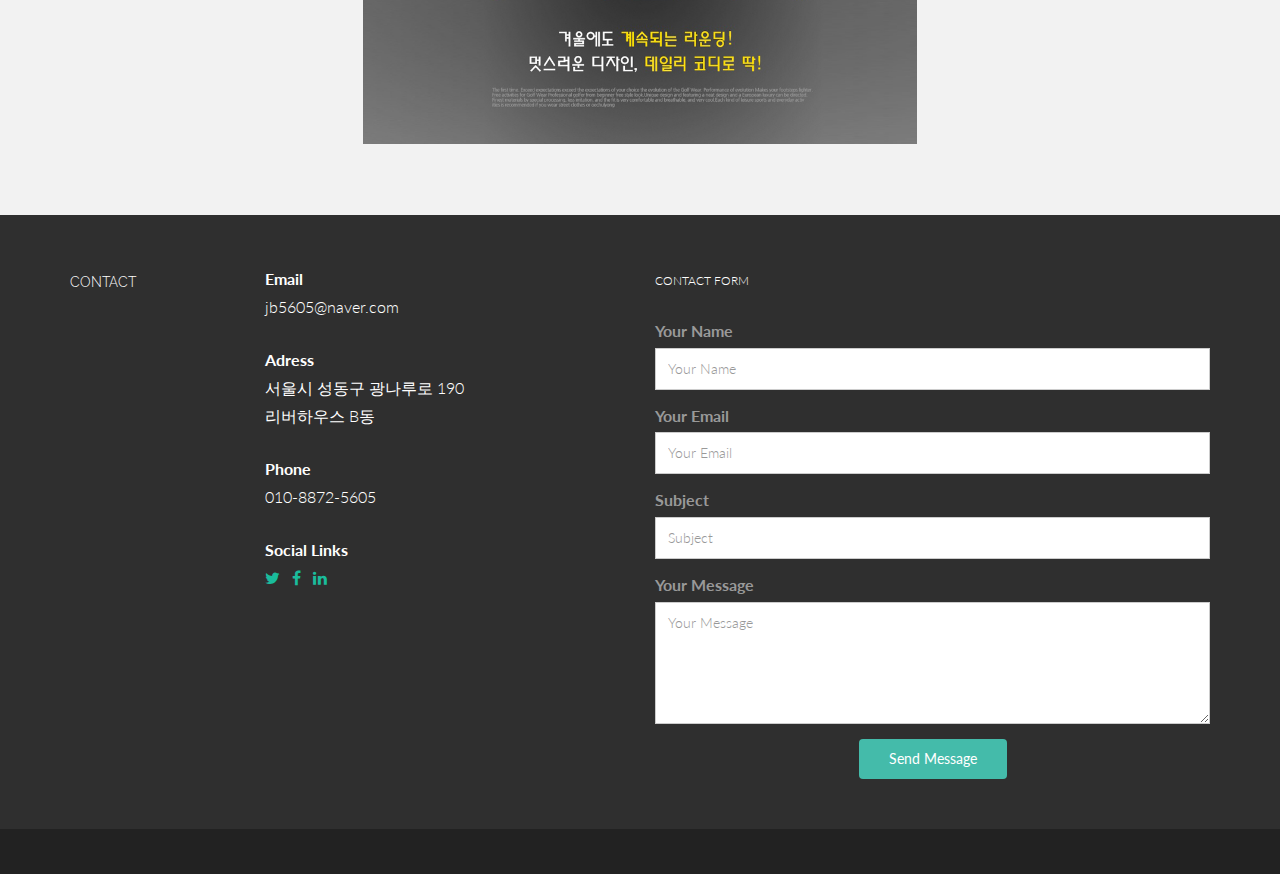
==== commit 4bf49320: "Update index.html" ====
--- a/index.html
+++ b/index.html
@@ -122,7 +122,7 @@
         </div>
         <div class="col-lg-6">
           <p>
-            <t>학점은행제 컴퓨터공학</t><br/> 학사 졸업예정 <br/><br> 
+            <t>학점은행제 컴퓨터공학</t><br/> 학사 졸업 <br/><br> 
             
           </p>
         </div>
